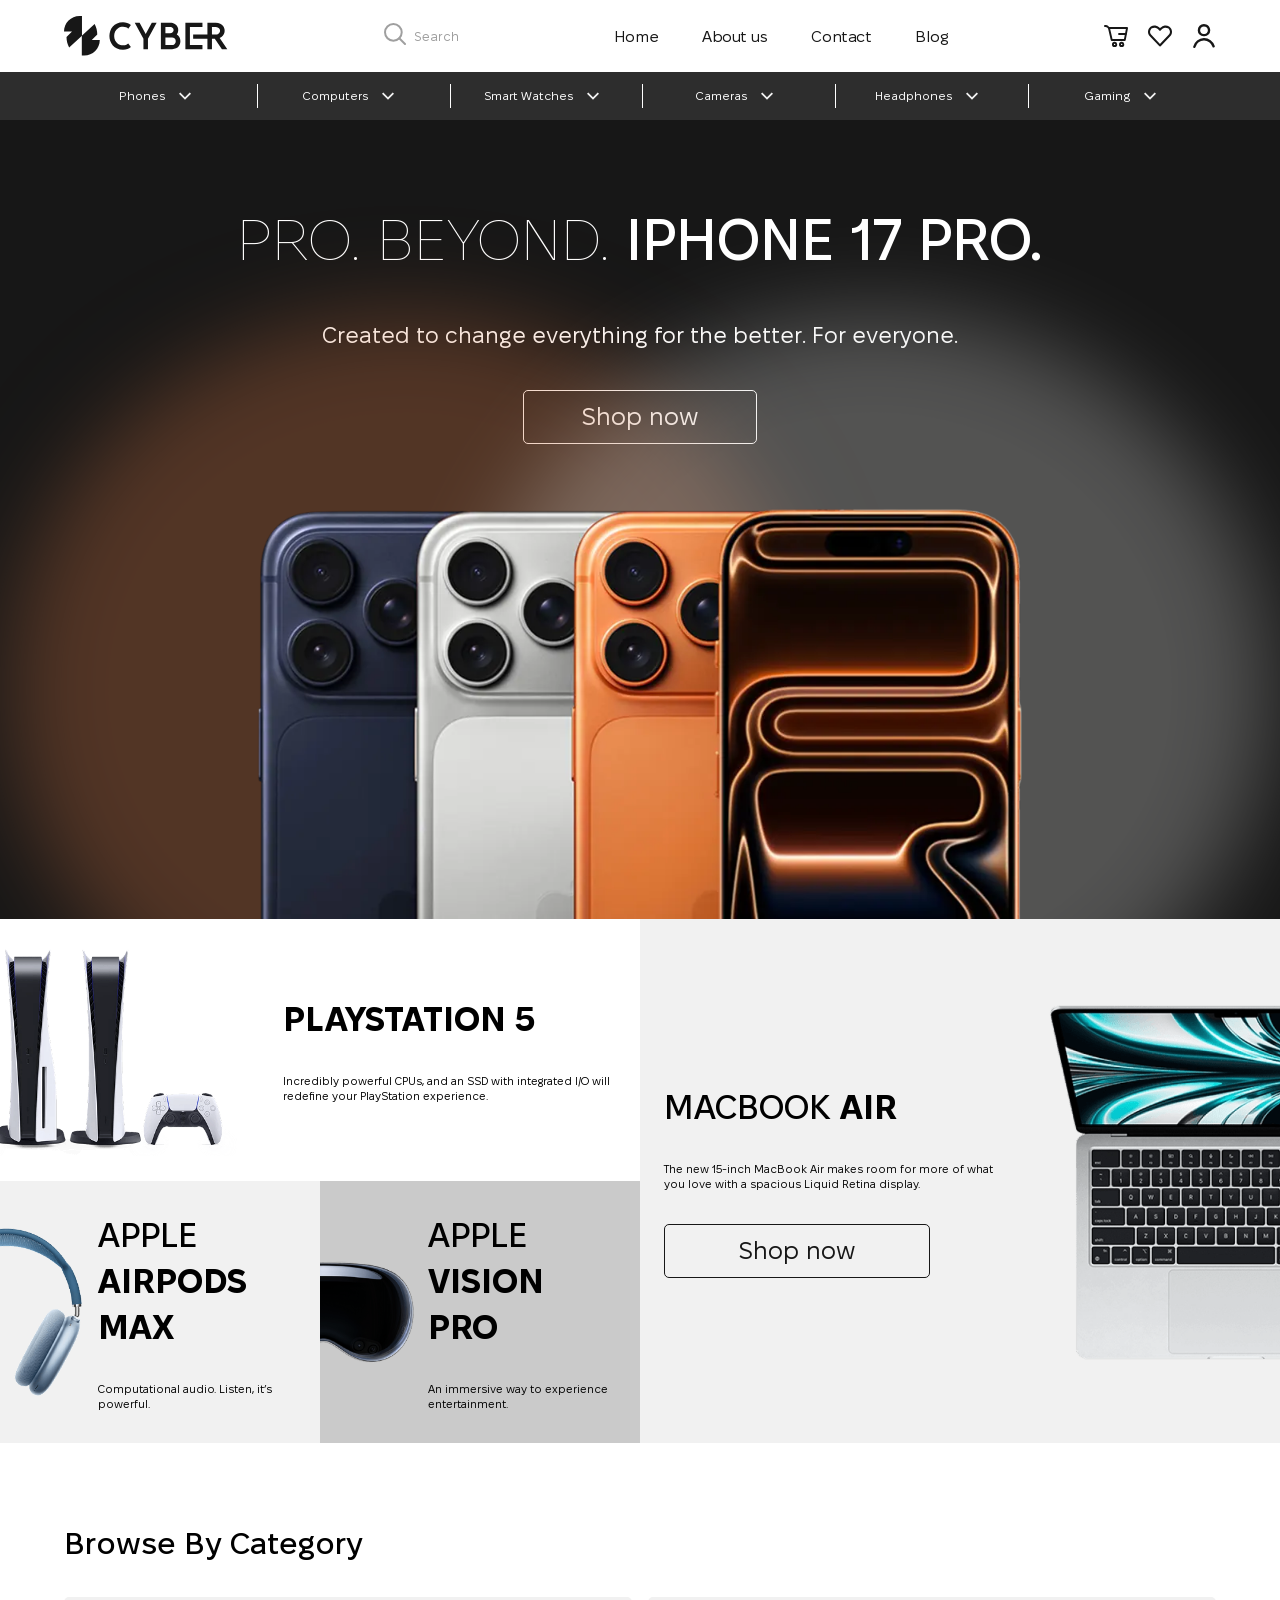
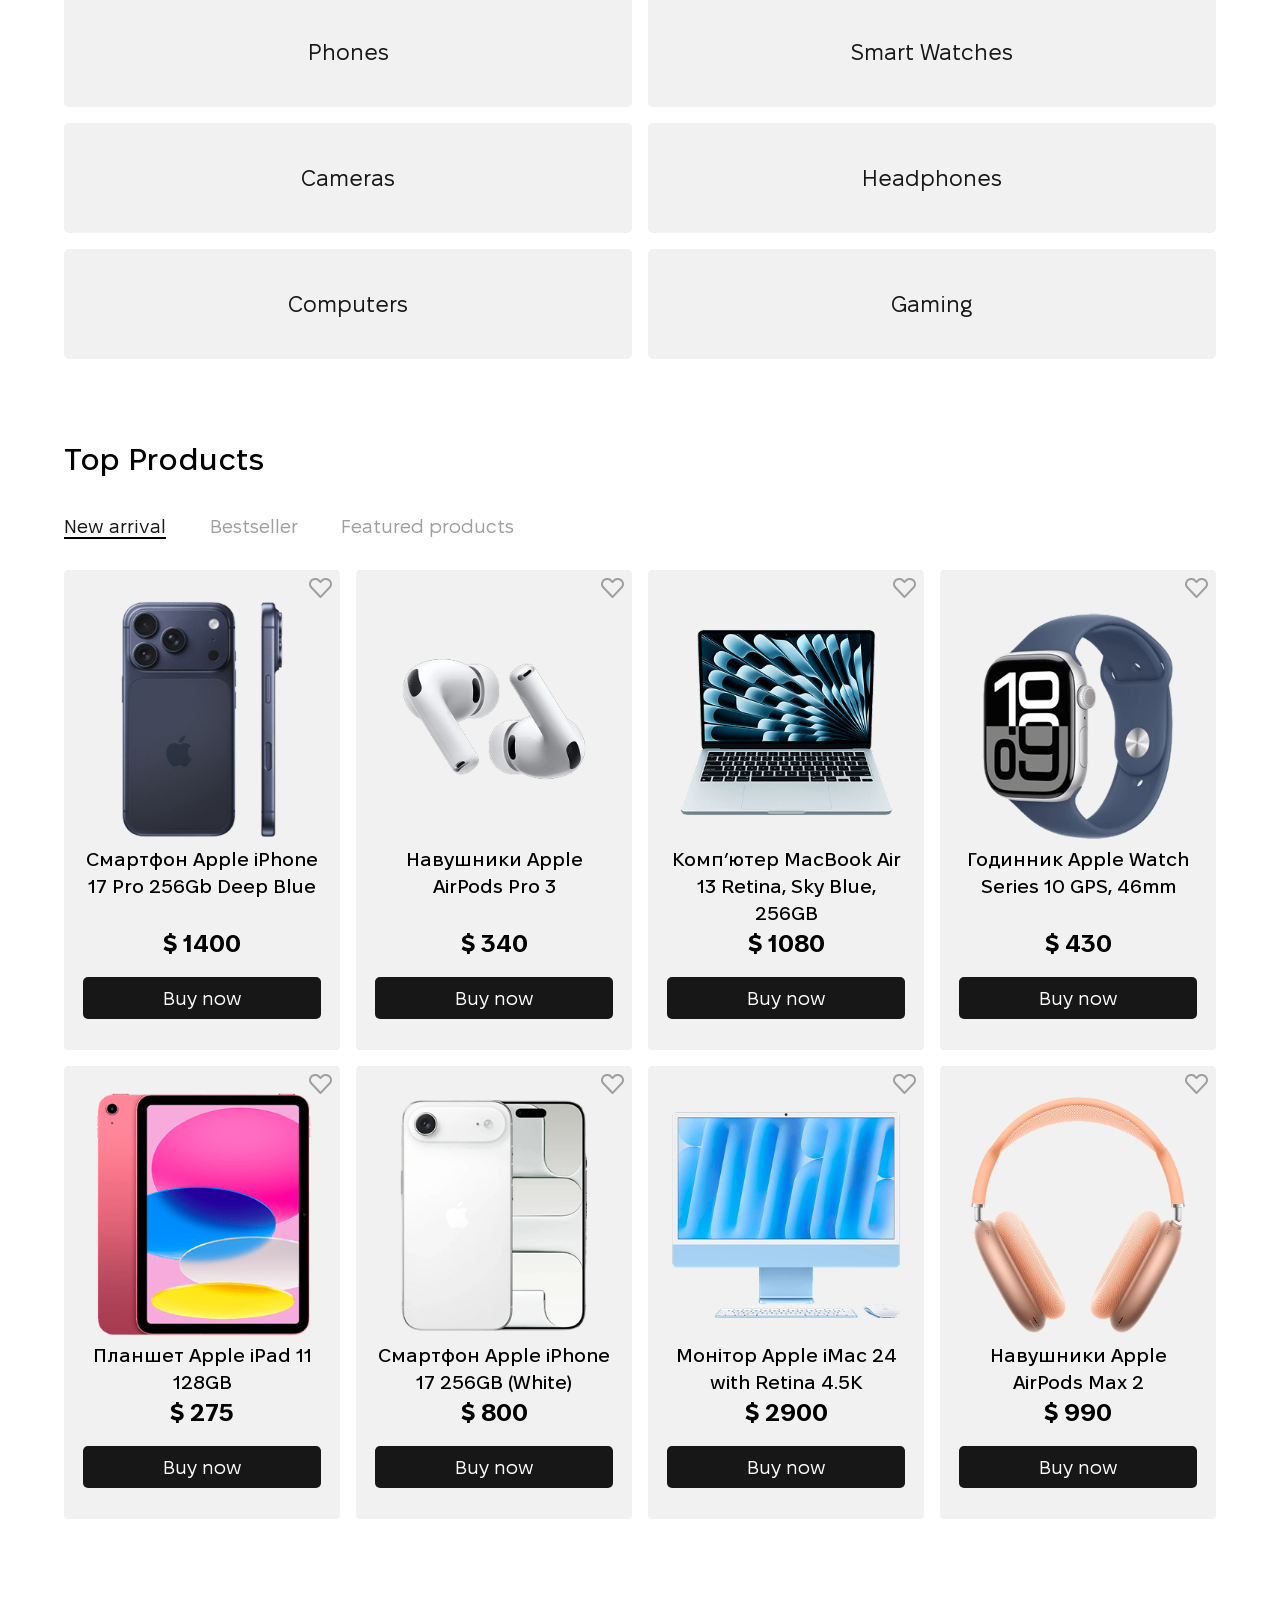
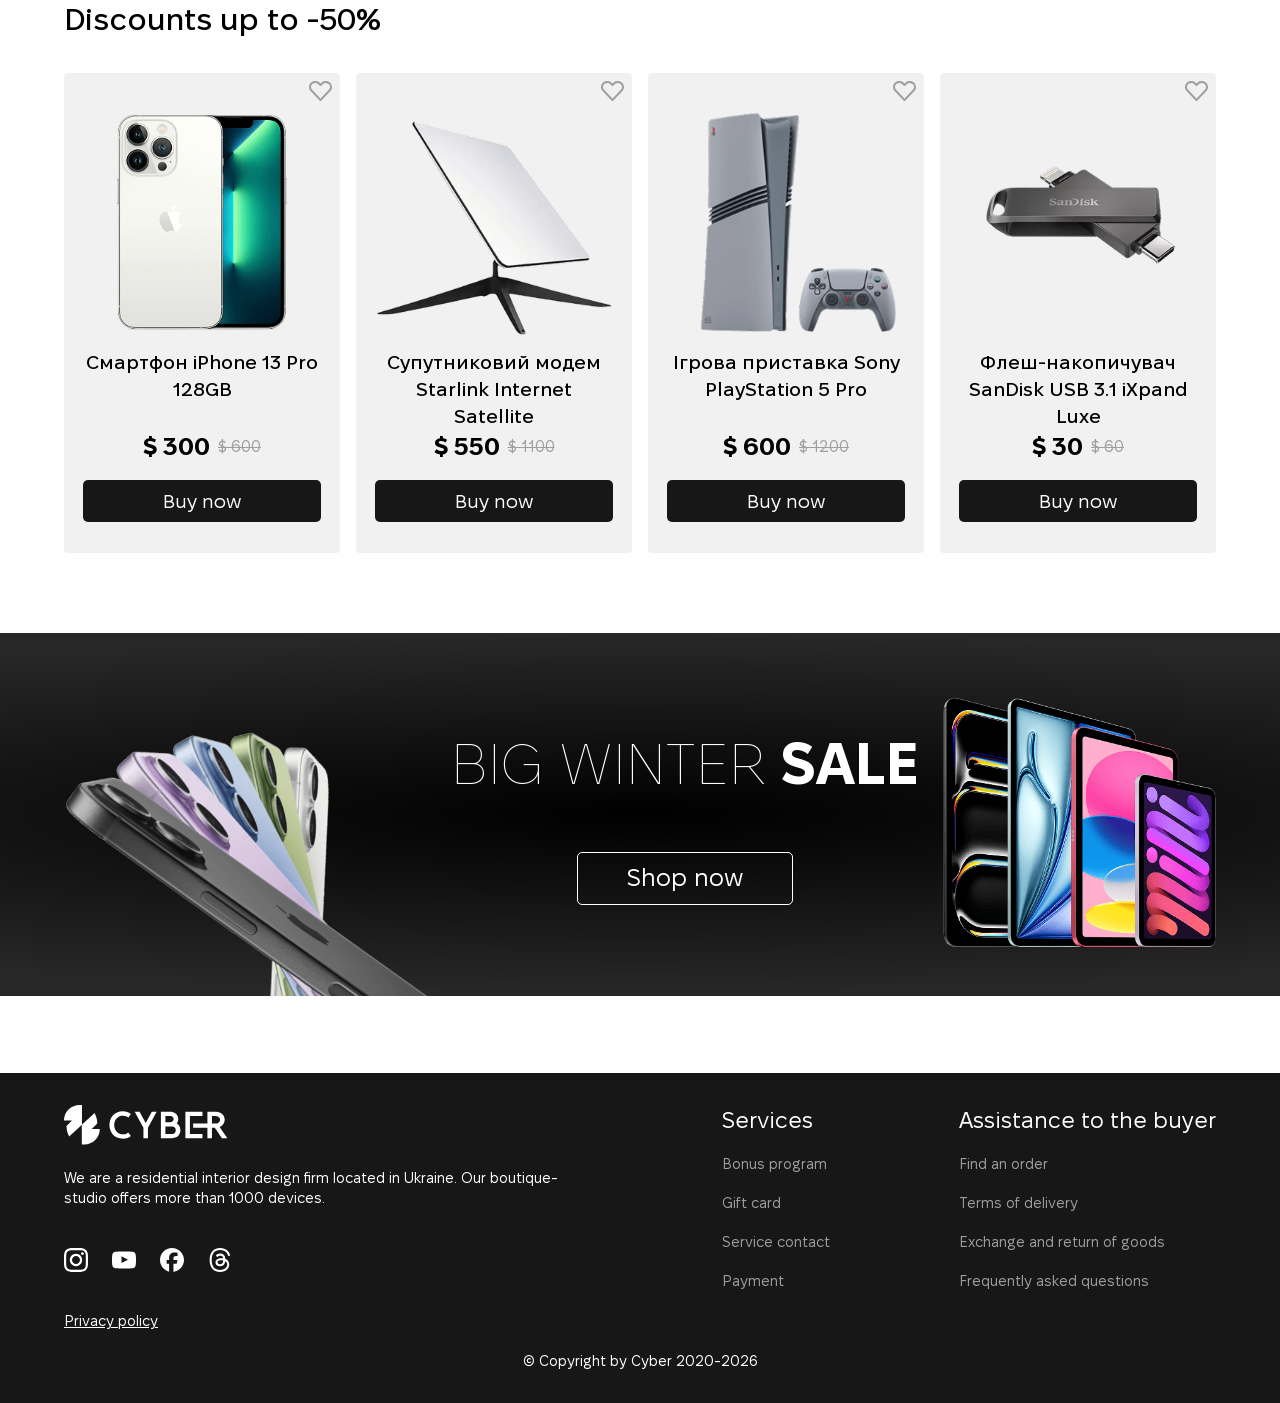
==== index.html @ 43cb9b27 "catalog-without-adapt" ====
<!DOCTYPE html>
<html lang="en">

<head>
    <meta charset="UTF-8">
    <link rel="stylesheet" href="css/style.css">
    <meta name="viewport" content="width=device-width, user-scalable=yes, initial-scale=1.0, maximum-scale=2.0, minimum-scale=1.0">
    <title>E-com-Cyber - techical shop, apple, android, freeges, main-page</title>
</head>
<body>
    <div class="greybg"></div>
    <div class="dark-bgc"></div>
    <header class="header">
        <nav class="wrapper">
            <div class="for-aling-items">
                <div class="light-line disp-flex">
                    <a href="index.html">
                        <picture>
                            <img class="width-one-hunred logo" src="img/logo-head.svg" alt="logo">
                        </picture>
                    </a>
                    <div class="search disp-flex">
                        <picture>
                            <img src="img/search.svg" alt="search">
                        </picture>
                        <p>Search</p>
                    </div>
                    <div>
                        <ul class="list-header disp-flex">
                            <li><a href="index.html">Home</a></li>
                            <li><a href="about_us.html">About us</a></li>
                            <li><a href="contact.html">Contact</a></li>
                            <li><a href="blog.html">Blog</a></li>
                            <li class="cancel">x</li>
                        </ul>
                    </div>
                    <ul class="icons disp-flex">
                        <li><a href="#"><img class="svg" src="img/shop-cart.svg" alt="cart"></a></li>
                        <li><a href="wishlist.html"><img class="svg" src="img/heart.svg" alt="heart"></a></li>
                        <li><a href="#"><img class="svg" src="img/log-in.svg" alt="log-in"></a></li>
                    </ul>
                    <picture class="for-menu-header"><img src="img/burger.svg" alt="burger"></picture>
                </div>
            </div>
        </nav>
        <div class="dark-line">
            <nav class="wrapper">
                <div class="dark-line-block">
                    <ul class="dark-line-list">
                        <li class="item-header-relative">
                            <a href="#">
                                Phones
                                <img class="svg-rotate" src="img/arrow.svg" alt="arrow">
                            </a>
                            <ul class="phones-hover">
                                <li><a href="catalog.html">iPhone</a></li>
                                <li><a href="#">Samsung</a></li>
                                <li><a href="#">Xiaomi</a></li>
                                <li><a href="#">Oppo</a></li>
                                <li><a href="#">Motorola</a></li>
                                <li><a href="#">Nokia</a></li>
                                <li><a href="#">Breezy</a></li>
                            </ul>
                        </li>
                        <li class="border">
                            <a href="#">
                                Computers
                                <img class="svg-rotate" src="img/arrow.svg" alt="arrow">
                            </a>
                        </li>
                        <li class="border">
                            <a href="#">
                                Smart Watches
                                <img class="svg-rotate" src="img/arrow.svg" alt="arrow">
                            </a>
                        </li>
                        <li class="border">
                            <a href="#">
                                Cameras
                                <img class="svg-rotate" src="img/arrow.svg" alt="arrow">
                            </a>
                        </li>
                        <li class="border">
                            <a href="#">
                                Headphones
                                <img class="svg-rotate" src="img/arrow.svg" alt="arrow">
                            </a>
                        </li>
                        <li>
                            <a href="#">
                                Gaming
                                <img class="svg-rotate" src="img/arrow.svg" alt="arrow">
                            </a>
                        </li>
                    </ul>
                </div>
            </nav>
        </div>
    </header>  
    <main class="main">
        <section class="iphones-block">
            <div class="info">
                <h1 class="main-head">Pro. Beyond. <span class="part-of-head">iPhone 17 Pro.</span></h1>
                <p class="text-info">Created to change everything for the better. For everyone.</p>
                <div class="button button-iphones">
                    <a href="catalog.html" class="btn">Shop now</a>
                </div>
            </div>
            <div class="block-for-shadow">
                <span class="orange shadow"></span>
                <span class="grey shadow"></span>
                <picture class="img-bl">
                    <img class="width-one-hunred img-iphones" src="img/bg-iphones.webp" alt="iphones">
                </picture>
            </div>
        </section>
        <div class="main-block">
            <div class="plastation-five">
                <picture class="img-pl">
                    <img class="width-one-hunred min-width" src="img/playtstation-5.png" alt="pl5">
                </picture>
                <div class="ps-text gap-forty">
                    <h2>Playstation 5</h2>
                    <p class="text-block">Incredibly powerful CPUs, and an SSD with integrated I/O will redefine your
                        PlayStation experience.</p>
                </div>
            </div>
            <div class="macbook-block">
                <div class="for-text">
                    <div>
                        <h2><span class="part-of-head">Macbook</span> air</h2>
                    </div>
                    <p class="text-block">The new 15-inch MacBook Air makes room for more of what you love with a
                        spacious
                        Liquid Retina display.</p>
                    <div class="dark-button">
                        <a href="#" class="dark-btn">Shop now</a>
                    </div>
                </div>
                <picture class="mcb-img">
                    <img class="width-one-hunred min-width" src="img/macbook_air.png" alt="macbook-air">
                </picture>
            </div>
            <div class="apple-airpods-block">
                <picture class="img-ap ">
                    <img class="width-one-hunred min-width" src="img/apple-airpods-max.png" alt="airpods">
                </picture>
                <div class="for-align">
                    <div class="text-airpods gap-forty">
                        <h2><span class="part-of-head">apple</span> AirPods max</h2>
                        <p class="text-block">Computational audio. Listen, it’s powerful.</p>
                    </div>
                </div>
            </div>
            <div class="apl-vision-block">
                <picture class="img-a-v">
                    <img class="width-one-hunred min-width" src="img/apple-vision-pro.png" alt="apple-vision-pro">
                </picture>
                <div class="for-align">
                    <div class="text-apl-vision gap-forty">
                        <div>
                            <h2><span class="part-of-head">apple</span> vision pro</h2>
                        </div>
                        <p class="text-block">An immersive way to experience entertainment.</p>
                    </div>
                </div>
            </div>
        </div>
        <div class="wrapper">
            <div class="button-block">
                <h2 class="styles-for-head">Browse By Category</h2>
                <div class="buttons-disp-block">
                    <ul class="buttons-list disp-grid">
                        <li class="btn-grey-list-item"><a href="#" class="btn-grey">Phones</a></li>
                        <li class="btn-grey-list-item"><a href="#" class="btn-grey">Smart Watches</a></li>
                        <li class="btn-grey-list-item"><a href="#" class="btn-grey">Cameras</a></li>
                        <li class="btn-grey-list-item"><a href="#" class="btn-grey">Headphones</a></li>
                        <li class="btn-grey-list-item"><a href="#" class="btn-grey">Computers</a></li>
                        <li class="btn-grey-list-item"><a href="#" class="btn-grey">Gaming</a></li>
                    </ul>
                </div>
            </div>
            <h2 class="styles-for-head">Top Products</h2>
            <ul class="ul-category-list">
                <li class="items_list-category-dark items_list-category"><a href="#">New arrival</a></li>
                <li class="items_list-category-light items_list-category"><a href="#">Bestseller</a></li>
                <li class="items_list-category-light items_list-category"><a href="#">Featured products</a></li>
                <li class="figures"></li>
            </ul>
            <div class="figures_main-page">
                <figure class="figure mask-figure">
                    <a class="heart-link" href="wishlist.html"><svg  class="heart-fi" xmlns="http://www.w3.org/2000/svg" width="23" height="20" viewBox="0 0 23 20" fill="none"><path d="M19.6964 1.83918C18.6231 1.17018 17.3517 0.888134 16.0945 1.04021C14.8374 1.19229 13.6708 1.76927 12.7898 2.6747L11.5029 3.9355H11.4728L10.201 2.6747C9.31999 1.76927 8.15341 1.19229 6.89627 1.04021C5.63914 0.888134 4.36764 1.17018 3.29435 1.83918C2.66711 2.24347 2.13834 2.78187 1.74649 3.4152C1.35465 4.04853 1.10959 4.76085 1.02919 5.50032C0.948776 6.23978 1.03502 6.98778 1.28166 7.68989C1.52829 8.39199 1.9291 9.03054 2.45491 9.55905L11.4376 19L11.6185 18.8199L11.6739 18.8749L20.551 9.55905C21.0761 9.02952 21.4759 8.39009 21.7213 7.68734C21.9668 6.98458 22.0516 6.2362 21.9698 5.49667C21.8879 4.75714 21.6414 4.04511 21.2481 3.41239C20.8548 2.77968 20.3247 2.24223 19.6964 1.83918V1.83918Z" stroke="#9F9F9F" stroke-width="2" stroke-linecap="round" stroke-linejoin="round"/></svg></a>
                    <figcaption class="column-space-beetwen">
                        <div>
                            <picture>
                                <img class="img-figure" src="img/iphone-17-pro-card.png" alt="iPhone-17-Pro" href="#">
                            </picture>
                            <h3 class="heads_figure">Смартфон Apple iPhone 17 Pro 256Gb Deep Blue</h3>
                        </div>
                        <div class="price-and-button">
                            <p class="price"><b>$ 1400</b></p>
                            <div class="btn_figures-block"><a class="btn_figures" href="#">Buy now</a></div>
                        </div>
                    </figcaption>
                    <a class="mask" href="product.html"></a>
                </figure>
                <figure class="figure">
                    <a class="heart-link" href="wishlist.html"><svg  class="heart-fi" xmlns="http://www.w3.org/2000/svg" width="23" height="20" viewBox="0 0 23 20" fill="none"><path d="M19.6964 1.83918C18.6231 1.17018 17.3517 0.888134 16.0945 1.04021C14.8374 1.19229 13.6708 1.76927 12.7898 2.6747L11.5029 3.9355H11.4728L10.201 2.6747C9.31999 1.76927 8.15341 1.19229 6.89627 1.04021C5.63914 0.888134 4.36764 1.17018 3.29435 1.83918C2.66711 2.24347 2.13834 2.78187 1.74649 3.4152C1.35465 4.04853 1.10959 4.76085 1.02919 5.50032C0.948776 6.23978 1.03502 6.98778 1.28166 7.68989C1.52829 8.39199 1.9291 9.03054 2.45491 9.55905L11.4376 19L11.6185 18.8199L11.6739 18.8749L20.551 9.55905C21.0761 9.02952 21.4759 8.39009 21.7213 7.68734C21.9668 6.98458 22.0516 6.2362 21.9698 5.49667C21.8879 4.75714 21.6414 4.04511 21.2481 3.41239C20.8548 2.77968 20.3247 2.24223 19.6964 1.83918V1.83918Z" stroke="#9F9F9F" stroke-width="2" stroke-linecap="round" stroke-linejoin="round"/></svg></a>
                    <figcaption class="column-space-beetwen">
                        <div>
                            <picture>
                                <img class="img-figure" src="img/airpods-pro-card.png" alt="AirPods-Pro" href="#">
                            </picture>
                            <h3 class="heads_figure">Навушники Apple AirPods Pro 3</h3>
                        </div>
                        <div class="price-and-button">
                            <p class="price"><b>$ 340</b></p>
                            <div class="btn_figures-block"><a class="btn_figures" href="#">Buy now</a></div>
                        </div>
                    </figcaption>
                </figure>
                <figure class="figure">
                    <a class="heart-link" href="wishlist.html"><svg  class="heart-fi" xmlns="http://www.w3.org/2000/svg" width="23" height="20" viewBox="0 0 23 20" fill="none"><path d="M19.6964 1.83918C18.6231 1.17018 17.3517 0.888134 16.0945 1.04021C14.8374 1.19229 13.6708 1.76927 12.7898 2.6747L11.5029 3.9355H11.4728L10.201 2.6747C9.31999 1.76927 8.15341 1.19229 6.89627 1.04021C5.63914 0.888134 4.36764 1.17018 3.29435 1.83918C2.66711 2.24347 2.13834 2.78187 1.74649 3.4152C1.35465 4.04853 1.10959 4.76085 1.02919 5.50032C0.948776 6.23978 1.03502 6.98778 1.28166 7.68989C1.52829 8.39199 1.9291 9.03054 2.45491 9.55905L11.4376 19L11.6185 18.8199L11.6739 18.8749L20.551 9.55905C21.0761 9.02952 21.4759 8.39009 21.7213 7.68734C21.9668 6.98458 22.0516 6.2362 21.9698 5.49667C21.8879 4.75714 21.6414 4.04511 21.2481 3.41239C20.8548 2.77968 20.3247 2.24223 19.6964 1.83918V1.83918Z" stroke="#9F9F9F" stroke-width="2" stroke-linecap="round" stroke-linejoin="round"/></svg></a>
                    <figcaption class="column-space-beetwen">
                        <div>
                            <picture>
                                <img class="img-figure" src="img/macbook-air-card.png" alt="macbook-air" href="#">
                            </picture>
                            <h3 class="heads_figure">Компʼютер MacBook Air 13 Retina, Sky Blue, 256GB</h3>
                        </div>
                        <div class="price-and-button">
                            <p class="price"><b>$ 1080</b></p>
                            <div class="btn_figures-block"><a class="btn_figures" href="#">Buy now</a></div>
                        </div>
                    </figcaption>
                </figure>
                <figure class="figure">
                    <a class="heart-link" href="wishlist.html"><svg  class="heart-fi" xmlns="http://www.w3.org/2000/svg" width="23" height="20" viewBox="0 0 23 20" fill="none"><path d="M19.6964 1.83918C18.6231 1.17018 17.3517 0.888134 16.0945 1.04021C14.8374 1.19229 13.6708 1.76927 12.7898 2.6747L11.5029 3.9355H11.4728L10.201 2.6747C9.31999 1.76927 8.15341 1.19229 6.89627 1.04021C5.63914 0.888134 4.36764 1.17018 3.29435 1.83918C2.66711 2.24347 2.13834 2.78187 1.74649 3.4152C1.35465 4.04853 1.10959 4.76085 1.02919 5.50032C0.948776 6.23978 1.03502 6.98778 1.28166 7.68989C1.52829 8.39199 1.9291 9.03054 2.45491 9.55905L11.4376 19L11.6185 18.8199L11.6739 18.8749L20.551 9.55905C21.0761 9.02952 21.4759 8.39009 21.7213 7.68734C21.9668 6.98458 22.0516 6.2362 21.9698 5.49667C21.8879 4.75714 21.6414 4.04511 21.2481 3.41239C20.8548 2.77968 20.3247 2.24223 19.6964 1.83918V1.83918Z" stroke="#9F9F9F" stroke-width="2" stroke-linecap="round" stroke-linejoin="round"/></svg></a>
                    <figcaption class="column-space-beetwen">
                        <div>
                            <picture>
                                <img class="img-figure" src="img\apple-watch-card.png" alt="apple-watch-card" href="#">
                            </picture>
                            <h3 class="heads_figure">Годинник Apple Watch Series 10 GPS, 46mm </h3>
                        </div>
                        <div class="price-and-button">
                            <p class="price"><b>$ 430</b></p>
                            <div class="btn_figures-block"><a class="btn_figures" href="#">Buy now</a></div>
                        </div>
                    </figcaption>
                </figure>
                <figure class="figure">
                    <a class="heart-link" href="wishlist.html"><svg  class="heart-fi" xmlns="http://www.w3.org/2000/svg" width="23" height="20" viewBox="0 0 23 20" fill="none"><path d="M19.6964 1.83918C18.6231 1.17018 17.3517 0.888134 16.0945 1.04021C14.8374 1.19229 13.6708 1.76927 12.7898 2.6747L11.5029 3.9355H11.4728L10.201 2.6747C9.31999 1.76927 8.15341 1.19229 6.89627 1.04021C5.63914 0.888134 4.36764 1.17018 3.29435 1.83918C2.66711 2.24347 2.13834 2.78187 1.74649 3.4152C1.35465 4.04853 1.10959 4.76085 1.02919 5.50032C0.948776 6.23978 1.03502 6.98778 1.28166 7.68989C1.52829 8.39199 1.9291 9.03054 2.45491 9.55905L11.4376 19L11.6185 18.8199L11.6739 18.8749L20.551 9.55905C21.0761 9.02952 21.4759 8.39009 21.7213 7.68734C21.9668 6.98458 22.0516 6.2362 21.9698 5.49667C21.8879 4.75714 21.6414 4.04511 21.2481 3.41239C20.8548 2.77968 20.3247 2.24223 19.6964 1.83918V1.83918Z" stroke="#9F9F9F" stroke-width="2" stroke-linecap="round" stroke-linejoin="round"/></svg></a>
                    <figcaption class="column-space-beetwen">
                        <div>
                            <picture>
                                <img class="img-figure" src="img/ipad-11-card.png" alt="iPad-11-card" href="#">
                            </picture>
                            <h3 class="heads_figure">Планшет Apple iPad 11 128GB</h3>
                        </div>
                        <div class="price-and-button">
                            <p class="price"><b>$ 275</b></p>
                            <div class="btn_figures-block"><a class="btn_figures" href="#">Buy now</a></div>
                        </div>
                    </figcaption>
                </figure>
                <figure class="figure">
                    <a class="heart-link" href="wishlist.html"><svg  class="heart-fi" xmlns="http://www.w3.org/2000/svg" width="23" height="20" viewBox="0 0 23 20" fill="none"><path d="M19.6964 1.83918C18.6231 1.17018 17.3517 0.888134 16.0945 1.04021C14.8374 1.19229 13.6708 1.76927 12.7898 2.6747L11.5029 3.9355H11.4728L10.201 2.6747C9.31999 1.76927 8.15341 1.19229 6.89627 1.04021C5.63914 0.888134 4.36764 1.17018 3.29435 1.83918C2.66711 2.24347 2.13834 2.78187 1.74649 3.4152C1.35465 4.04853 1.10959 4.76085 1.02919 5.50032C0.948776 6.23978 1.03502 6.98778 1.28166 7.68989C1.52829 8.39199 1.9291 9.03054 2.45491 9.55905L11.4376 19L11.6185 18.8199L11.6739 18.8749L20.551 9.55905C21.0761 9.02952 21.4759 8.39009 21.7213 7.68734C21.9668 6.98458 22.0516 6.2362 21.9698 5.49667C21.8879 4.75714 21.6414 4.04511 21.2481 3.41239C20.8548 2.77968 20.3247 2.24223 19.6964 1.83918V1.83918Z" stroke="#9F9F9F" stroke-width="2" stroke-linecap="round" stroke-linejoin="round"/></svg></a>
                    <figcaption class="column-space-beetwen">
                        <div>
                            <picture>
                                <img class="img-figure" src="img/iphone-17-256GB-card.png" alt="iPhone-17-256GB"
                                    href="#">
                            </picture>
                            <h3 class="heads_figure">Смартфон Apple iPhone 17 256GB (White)</h3>
                        </div>
                        <div class="price-and-button">
                            <p class="price"><b>$ 800</b></p>
                            <div class="btn_figures-block"><a class="btn_figures" href="#">Buy now</a></div>
                        </div>
                    </figcaption>
                </figure>
                <figure class="figure">
                    <a class="heart-link" href="wishlist.html"><svg  class="heart-fi" xmlns="http://www.w3.org/2000/svg" width="23" height="20" viewBox="0 0 23 20" fill="none"><path d="M19.6964 1.83918C18.6231 1.17018 17.3517 0.888134 16.0945 1.04021C14.8374 1.19229 13.6708 1.76927 12.7898 2.6747L11.5029 3.9355H11.4728L10.201 2.6747C9.31999 1.76927 8.15341 1.19229 6.89627 1.04021C5.63914 0.888134 4.36764 1.17018 3.29435 1.83918C2.66711 2.24347 2.13834 2.78187 1.74649 3.4152C1.35465 4.04853 1.10959 4.76085 1.02919 5.50032C0.948776 6.23978 1.03502 6.98778 1.28166 7.68989C1.52829 8.39199 1.9291 9.03054 2.45491 9.55905L11.4376 19L11.6185 18.8199L11.6739 18.8749L20.551 9.55905C21.0761 9.02952 21.4759 8.39009 21.7213 7.68734C21.9668 6.98458 22.0516 6.2362 21.9698 5.49667C21.8879 4.75714 21.6414 4.04511 21.2481 3.41239C20.8548 2.77968 20.3247 2.24223 19.6964 1.83918V1.83918Z" stroke="#9F9F9F" stroke-width="2" stroke-linecap="round" stroke-linejoin="round"/></svg></a>
                    <figcaption class="column-space-beetwen">
                        <div>
                            <picture>
                                <img class="img-figure" src="img/imac-24-card.png" alt="iMac-24" href="#">
                            </picture>
                            <h3 class="heads_figure">Монітор Apple iMac 24 with Retina 4.5K</h3>
                        </div>
                        <div class="price-and-button">
                            <p class="price"><b>$ 2900</b></p>
                            <div class="btn_figures-block"><a class="btn_figures" href="#">Buy now</a></div>
                        </div>
                    </figcaption>
                </figure>
                <figure class="figure">
                    <a class="heart-link" href="wishlist.html"><svg  class="heart-fi" xmlns="http://www.w3.org/2000/svg" width="23" height="20" viewBox="0 0 23 20" fill="none"><path d="M19.6964 1.83918C18.6231 1.17018 17.3517 0.888134 16.0945 1.04021C14.8374 1.19229 13.6708 1.76927 12.7898 2.6747L11.5029 3.9355H11.4728L10.201 2.6747C9.31999 1.76927 8.15341 1.19229 6.89627 1.04021C5.63914 0.888134 4.36764 1.17018 3.29435 1.83918C2.66711 2.24347 2.13834 2.78187 1.74649 3.4152C1.35465 4.04853 1.10959 4.76085 1.02919 5.50032C0.948776 6.23978 1.03502 6.98778 1.28166 7.68989C1.52829 8.39199 1.9291 9.03054 2.45491 9.55905L11.4376 19L11.6185 18.8199L11.6739 18.8749L20.551 9.55905C21.0761 9.02952 21.4759 8.39009 21.7213 7.68734C21.9668 6.98458 22.0516 6.2362 21.9698 5.49667C21.8879 4.75714 21.6414 4.04511 21.2481 3.41239C20.8548 2.77968 20.3247 2.24223 19.6964 1.83918V1.83918Z" stroke="#9F9F9F" stroke-width="2" stroke-linecap="round" stroke-linejoin="round"/></svg></a>
                    <figcaption class="column-space-beetwen">
                        <div>
                            <picture>
                                <img class="img-figure" src="img/apple-airpods-max-2-card.png"
                                    alt="apple-AirPods-Max-2">
                            </picture>
                            <h3 class="heads_figure">Навушники Apple AirPods Max 2</h3>
                        </div>
                        <div class="price-and-button">
                            <p class="price"><b>$ 990</b></p>
                            <div class="btn_figures-block"><a class="btn_figures" href="#">Buy now</a></div>
                        </div>
                    </figcaption>
                </figure>
            </div>
            <div class="discounts-figures">
                <h2 class="styles-for-head">Discounts up to -50%</h2>
                <div class="figures_main-page-second">
                    <figure class="figure">
                        <a class="heart-link" href="wishlist.html"><svg  class="heart-fi" xmlns="http://www.w3.org/2000/svg" width="23" height="20" viewBox="0 0 23 20" fill="none"><path d="M19.6964 1.83918C18.6231 1.17018 17.3517 0.888134 16.0945 1.04021C14.8374 1.19229 13.6708 1.76927 12.7898 2.6747L11.5029 3.9355H11.4728L10.201 2.6747C9.31999 1.76927 8.15341 1.19229 6.89627 1.04021C5.63914 0.888134 4.36764 1.17018 3.29435 1.83918C2.66711 2.24347 2.13834 2.78187 1.74649 3.4152C1.35465 4.04853 1.10959 4.76085 1.02919 5.50032C0.948776 6.23978 1.03502 6.98778 1.28166 7.68989C1.52829 8.39199 1.9291 9.03054 2.45491 9.55905L11.4376 19L11.6185 18.8199L11.6739 18.8749L20.551 9.55905C21.0761 9.02952 21.4759 8.39009 21.7213 7.68734C21.9668 6.98458 22.0516 6.2362 21.9698 5.49667C21.8879 4.75714 21.6414 4.04511 21.2481 3.41239C20.8548 2.77968 20.3247 2.24223 19.6964 1.83918V1.83918Z" stroke="#9F9F9F" stroke-width="2" stroke-linecap="round" stroke-linejoin="round"/></svg></a>
                        <figcaption class="column-space-beetwen">
                            <div>
                                <picture>
                                    <img class="for-img-scale" src="img/iphone-13-pro-card.png" alt="iPhone-13"
                                        href="#">
                                </picture>
                                <h3 class="heads_figure">Смартфон iPhone 13 Pro 128GB</h3>
                            </div>
                            <div class="price-and-button">
                                <div class="price-bl">
                                    <p class="price"><b>$ 300</b></p>
                                    <p class="discount">$ 600</p>
                                </div>
                                <div class="for-aling">
                                    <div class="btn_figures-block"><a class="btn_figures" href="#">Buy now</a>
                                    </div>
                                </div>
                            </div>
                        </figcaption>
                    </figure>
                    <figure class="figure">
                        <a class="heart-link" href="wishlist.html"><svg  class="heart-fi" xmlns="http://www.w3.org/2000/svg" width="23" height="20" viewBox="0 0 23 20" fill="none"><path d="M19.6964 1.83918C18.6231 1.17018 17.3517 0.888134 16.0945 1.04021C14.8374 1.19229 13.6708 1.76927 12.7898 2.6747L11.5029 3.9355H11.4728L10.201 2.6747C9.31999 1.76927 8.15341 1.19229 6.89627 1.04021C5.63914 0.888134 4.36764 1.17018 3.29435 1.83918C2.66711 2.24347 2.13834 2.78187 1.74649 3.4152C1.35465 4.04853 1.10959 4.76085 1.02919 5.50032C0.948776 6.23978 1.03502 6.98778 1.28166 7.68989C1.52829 8.39199 1.9291 9.03054 2.45491 9.55905L11.4376 19L11.6185 18.8199L11.6739 18.8749L20.551 9.55905C21.0761 9.02952 21.4759 8.39009 21.7213 7.68734C21.9668 6.98458 22.0516 6.2362 21.9698 5.49667C21.8879 4.75714 21.6414 4.04511 21.2481 3.41239C20.8548 2.77968 20.3247 2.24223 19.6964 1.83918V1.83918Z" stroke="#9F9F9F" stroke-width="2" stroke-linecap="round" stroke-linejoin="round"/></svg></a>
                        <figcaption class="column-space-beetwen">
                            <div>
                                <picture>
                                    <img class="for-img-scale" src="img/starlink.png" alt="starlink" href="#">
                                </picture>
                                <h3 class="heads_figure">Супутниковий модем Starlink Internet Satellite</h3>
                            </div>
                            <div class="price-and-button">
                                <div class="price-bl">
                                    <p class="price"><b>$ 550</b></p>
                                    <p class="discount">$ 1100</p>
                                </div>
                                <div class="for-aling">
                                    <div class="btn_figures-block"><a class="btn_figures" href="#">Buy now</a>
                                    </div>
                                </div>
                            </div>
                        </figcaption>
                    </figure>
                    <figure class="figure">
                        <a class="heart-link" href="wishlist.html"><svg  class="heart-fi" xmlns="http://www.w3.org/2000/svg" width="23" height="20" viewBox="0 0 23 20" fill="none"><path d="M19.6964 1.83918C18.6231 1.17018 17.3517 0.888134 16.0945 1.04021C14.8374 1.19229 13.6708 1.76927 12.7898 2.6747L11.5029 3.9355H11.4728L10.201 2.6747C9.31999 1.76927 8.15341 1.19229 6.89627 1.04021C5.63914 0.888134 4.36764 1.17018 3.29435 1.83918C2.66711 2.24347 2.13834 2.78187 1.74649 3.4152C1.35465 4.04853 1.10959 4.76085 1.02919 5.50032C0.948776 6.23978 1.03502 6.98778 1.28166 7.68989C1.52829 8.39199 1.9291 9.03054 2.45491 9.55905L11.4376 19L11.6185 18.8199L11.6739 18.8749L20.551 9.55905C21.0761 9.02952 21.4759 8.39009 21.7213 7.68734C21.9668 6.98458 22.0516 6.2362 21.9698 5.49667C21.8879 4.75714 21.6414 4.04511 21.2481 3.41239C20.8548 2.77968 20.3247 2.24223 19.6964 1.83918V1.83918Z" stroke="#9F9F9F" stroke-width="2" stroke-linecap="round" stroke-linejoin="round"/></svg></a>
                        <figcaption class="column-space-beetwen">
                            <div>
                                <picture>
                                    <img class="for-img-scale" src="img/ps-5-pro.png" alt="ps-5-pro" href="#">
                                </picture>
                                <h3 class="heads_figure">Ігрова приставка Sony PlayStation 5 Pro</h3>
                            </div>
                            <div class="price-and-button">
                                <div class="price-bl">
                                    <p class="price"><b>$ 600</b></p>
                                    <p class="discount">$ 1200</p>
                                </div>
                                <div class="for-aling">
                                    <div class="btn_figures-block"><a class="btn_figures" href="#">Buy now</a>
                                    </div>
                                </div>
                            </div>
                        </figcaption>
                    </figure>
                    <figure class="figure">
                        <a class="heart-link" href="wishlist.html"><svg  class="heart-fi" xmlns="http://www.w3.org/2000/svg" width="23" height="20" viewBox="0 0 23 20" fill="none"><path d="M19.6964 1.83918C18.6231 1.17018 17.3517 0.888134 16.0945 1.04021C14.8374 1.19229 13.6708 1.76927 12.7898 2.6747L11.5029 3.9355H11.4728L10.201 2.6747C9.31999 1.76927 8.15341 1.19229 6.89627 1.04021C5.63914 0.888134 4.36764 1.17018 3.29435 1.83918C2.66711 2.24347 2.13834 2.78187 1.74649 3.4152C1.35465 4.04853 1.10959 4.76085 1.02919 5.50032C0.948776 6.23978 1.03502 6.98778 1.28166 7.68989C1.52829 8.39199 1.9291 9.03054 2.45491 9.55905L11.4376 19L11.6185 18.8199L11.6739 18.8749L20.551 9.55905C21.0761 9.02952 21.4759 8.39009 21.7213 7.68734C21.9668 6.98458 22.0516 6.2362 21.9698 5.49667C21.8879 4.75714 21.6414 4.04511 21.2481 3.41239C20.8548 2.77968 20.3247 2.24223 19.6964 1.83918V1.83918Z" stroke="#9F9F9F" stroke-width="2" stroke-linecap="round" stroke-linejoin="round"/></svg></a>
                        <figcaption class="column-space-beetwen">
                            <div>
                                <picture>
                                    <img class="for-img-scale" src="img/flesh.png" alt="flesh-cart" href="#">
                                </picture>
                                <h3 class="heads_figure">Флеш-накопичувач SanDisk USB 3.1 iXpand Luxe</h3>
                            </div>
                            <div class="price-and-button">
                                <div class="price-bl">
                                    <p class="price"><b>$ 30</b></p>
                                    <p class="discount">$ 60</p>
                                </div>
                                <div class="for-aling">
                                    <div class="btn_figures-block"><a class="btn_figures" href="#">Buy now</a>
                                    </div>
                                </div>
                            </div>
                        </figcaption>
                    </figure>
                </div>
            </div>
        </div>
        <section class="winter-sale-section">
            <div class="wrapper">
                <div class="winter-sale-section-block">
                    <picture class="iphones-winter-sale">
                        <img class="width-one-hunred delete-img" src="img/iphones-winter-sale.png" alt="iphones">
                    </picture>
                    <div class="disp-flex aling-winter-sale">
                        <div class="winter-sale-block">
                            <div class="head-winter-sale margin-none">
                                <h2 class="winter-sale margin-none"><span class="span-winter-sale">Big Winter</span> Sale</h2>
                            </div>
                            <div class="button button-winter-sale margin-none">
                                <a href="#" class="btn-winter-sale margin-none">Shop now</a>
                            </div>
                        </div>
                    </div>
                    <picture class="img-winter-sale">
                        <img class="width-one-hunred delete-img" src="img/ipad-winter-sale.png" alt="ipad">
                    </picture>
                </div>
            </div>
        </section>
    </main>
    <footer class="footer">
        <nav class="wrapper">
            <div>
                <div class="for-media justify-center for-padding">
                    <div>
                        <a href="index.html">
                            <img class="logo" src="img/logo-footer.svg" alt="logo">
                        </a>
                        <p class="text-footer item-foot">We are a residential interior design firm located in Ukraine.
                            Our
                            boutique-studio offers more than 1000 devices.</p>
                        <ul class="images-footer disp-flex">
                            <li><a class="socials" href="#"><img src="img/social-inst.svg" alt="instagram"></a></li>
                            <li><a class="socials" href="#"><img src="img/yt.svg" alt="you-tube"></a></li>
                            <li><a class="socials" href="#"><img src="img/fcbk.svg" alt="facebook"></a></li>
                            <li><a class="socials" href="#"><img src="img/social.svg" alt="social"></a></li>
                        </ul>
                    </div>
                    <ul class="first-list-footer list-footer">
                        <li>
                            <h2 class="head-footer margin-none">Services</h2>
                        </li>
                        <li class="item-foot"><a href="#">Bonus program</a></li>
                        <li class="item-foot"><a href="#">Gift card</a></li>
                        <li class="item-foot"><a href="#">Service contact</a></li>
                        <li class="item-foot"><a href="#">Payment</a></li>
                    </ul>
                    <ul class="second-list-footer list-footer">
                        <li>
                            <h2 class="head-footer margin-none">Assistance to the buyer</h2>
                        </li>
                        <li class="item-foot"><a href="#">Find an order</a></li>
                        <li class="item-foot"><a href="#">Terms of delivery</a></li>
                        <li class="item-foot"><a href="#">Exchange and return of goods</a></li>
                        <li class="item-foot"><a href="#">Frequently asked questions</a></li>
                    </ul>
                </div>
            </div>
            <p class="link"><a href="#">Privacy policy</a></p>
            <div class="text-bottom-foot-bl">
                <p class="text-bottom-foot">© Copyright by Cyber 2020-2026</p>
            </div>
        </nav>
    </footer>
    <script>
        const dark = document.querySelector(".dark-bgc"),
            grey = document.querySelector(".greybg"),
            burger = document.querySelector(".for-menu-header"),
            menu = document.querySelector(".list-header"),
            cancel = document.querySelector(".cancel"),
            list = document.querySelector(".phones-hover"),
            item = document.querySelector(".item-header-relative")

        item.addEventListener("click", function () {
            list.style.top = "100%"
            list.style.opacity = "1"
            grey.style.display = "block"
        })

        burger.addEventListener("click", function () {
            menu.style.left = "0";
            dark.style.display = "block"
        })

        function cancelBurger() {
            menu.style.left = "-100%";
            dark.style.display = "none"
        }
        cancel.addEventListener("click", cancelBurger)
        dark.addEventListener("click", cancelBurger)
    </script>
</body>

</html>
---- css/style.css ----
@font-face {
    font-family: "Fixel Display";
    src: url("../fonts/FixelDisplay-Thin.woff2") format('woff2'),
        url("../fonts/FixelDisplay-Thin.woff") format('woff'),
        url("../fonts/FixelDisplay-Thin.ttf") format('truetype');
    font-weight: 100;
    font-style: normal;
    font-display: swap;
}

@font-face {
    font-family: "Fixel Display";
    src: url("../fonts/FixelDisplay-Medium.woff2") format('woff2'),
        url("../fonts/FixelDisplay-Medium.woff") format('woff'),
        url("../fonts/FixelDisplay-Medium.ttf") format('truetype');
    font-weight: 500;
    font-style: normal;
    font-display: swap;
}

@font-face {
    font-family: "Fixel Display";
    src: url("../fonts/FixelDisplay-Bold.woff2") format('woff2'),
        url("../fonts/FixelDisplay-Bold.woff") format('woff'),
        url("../fonts/FixelDisplay-Bold.ttf") format('truetype');
    font-weight: bold;
    font-style: normal;
    font-display: swap;
}

@font-face {
    font-family: "Fixel Display";
    src: url("../fonts/FixelDisplay-Regular.woff2") format('woff2'),
        url("../fonts/FixelDisplay-Regular.woff") format('woff'),
        url("../fonts/FixelDisplay-Regular.ttf") format('truetype');
    font-weight: normal;
    font-style: normal;
    font-display: swap;
}

* {
    margin: 0;
    padding: 0;
}

img {
    min-width: 20rem;
    width: 100%;
}

.logo {
    min-width: 140rem;
    max-width: 205rem;
}

html {
    font-size: 0.55px;
}

body {
    cursor: url(../img/phone.cur), auto;
    padding: 0;
    margin: 0;
    font-family: "Fixel Display";
}

a,
button {
    cursor: url(../img/click.cur), default;
}

.header {
    margin: 0 auto;
}

.main {
    margin: 0 auto;
}

.wrapper {
    margin: 0 auto;
    max-width: 1920px;
    width: 90%;
}

.wrapper-con {
    margin: 0 auto;
    max-width: 1139px;
    width: 90%;
}

.wrapper-pr {
    margin: 0 auto;
    max-width: 1800px;
    width: 90%;
}

ul,
ol {
    list-style: none;
}

li,
ol,
ul,
div,
h3 {
    margin: 0;
}

a {
    text-decoration: none;
}

.disp-flex {
    gap: 10px;
    display: flex;
    align-items: center;
}

.space-between {
    display: flex;
    justify-content: space-between;
}

.disp-grid {
    display: grid;
}

.light-line {
    justify-content: space-between;
    background-color: #FFFFFF;
    padding: 20rem 0;
    display: flex;
    align-items: center;
}

.search {
    font-size: 16rem;
    gap: 10rem;
    color: #9F9F9F;
    display: flex;
    flex-direction: row;
    align-items: center;
    min-height: 50rem;
}

.gap-forty {
    display: flex;
    flex-direction: column;
    gap: 40rem;
}

.svg-rotate {
    transition: 0.4s;
    max-width: 30rem;
}

.dark-line-list li a:hover .svg-rotate {
    transform: rotate(180deg);
}

.svg {
    max-width: 60rem;
    transition: 0.4s;
}

.svg:hover {
    padding-bottom: 3rem;
    transform: scale(1.1);
}

.header-aling {
    justify-content: space-between;
}

.dark-bgc {
    display: none;
    position: fixed;
    top: 0;
    left: 0;
    width: 100%;
    height: 100%;
    background-color: rgba(0, 0, 0, 0.3);
    backdrop-filter: blur(4px);
    z-index: 2;
}

.greybg {
    display: none;
    position: fixed;
    top: 0;
    left: 0;
    width: 100%;
    height: 100%;
    background-color: rgba(0, 0, 0, 0);
    z-index: 2;
}

.for-menu-header {
    display: block;
    width: 60rem;
    height: 100%;
    cursor: pointer;
}

.cancel {
    position: absolute;
    top: 20px;
    right: 20px;
    cursor: pointer;
}

.list-header {
    display: flex;
    padding: 20px 30px;
    flex-direction: column;
    justify-content: space-around;
    align-items: flex-start;
    position: fixed;
    background-color: #fff;
    width: 70%;
    min-height: 97vh;
    top: 0;
    left: -100%;
    z-index: 2;
    transition: all .5s ease;
    gap: 60rem;
    border-radius: 0 0 1000rem;
}

.list-header li {
    font-size: 50rem;
    padding-bottom: 20px;
    transform: scale(1.1);
}

.list-header li a,
.icons li a {
    color: #171717;
}

.list-header li a {
    transition: 0.4s;
    border-bottom: 2px solid transparent;
}

.list-header li a:hover {
    border-bottom: 2px solid #171717;
}

.icons {
    display: none;
    gap: 25rem;
}

.dark-line {
    background-color: #2D2D2D;
    padding: 15rem 0;
    position: relative;
}

.dark-line-list {
    display: grid;
    flex-direction: row;
    gap: 5px;
    grid-template-columns: repeat(6, 1fr);
    align-items: center;
    justify-content: space-between;
    overflow-x: scroll;
}

.dark-line-list::-webkit-scrollbar-thumb {
    display: none;
}

.dark-line-list::-webkit-scrollbar {
    background: none;
    display: none;
}

.dark-line-list>li+li {
    border-left: 1px solid#FFF;
}

.dark-line-list li a {
    font-size: 15rem;
    padding: 0 20rem;
    transition: 0.4s;
    color: #FFF;
    display: flex;
    gap: 10rem;
    flex-direction: row;
    align-items: center;
    justify-content: center;
    color: #FFFFFF;
    text-align: center;
    white-space: nowrap;
}

.dark-line-list .item-header-relative {
    z-index: 2;
}

.dark-line-list li a:hover {
    transform: scale(1.05);
}

.phones-hover {
    z-index: 2;
    top: -1000%;
    opacity: 0;
    position: absolute;
    align-items: flex-start;
    display: flex;
    flex-direction: column;
    gap: 14rem;
    background: var(--dark-gray, #2D2D2D);
    border-radius: 0 0 5rem 5rem;
    max-width: 160rem;
    width: 100%;
    min-height: 193rem;
    padding: 20rem 16rem;
    transition: 0.4s;
}

.phones-hover li a {
    border: none;
    color: #fff;
    font-size: 18rem;
    color: var(--gray-middle, #9F9F9F);
    font-weight: 400;
    line-height: normal;
}

.main-head {
    font-weight: 200;
    text-transform: uppercase;
    font-style: normal;
    font-size: 72rem;
    margin-bottom: 0;
}

.part-of-head {
    font-weight: 500;
}

.block-for-shadow {
    position: relative;
}

.shadow {
    border-radius: 100%;
    position: absolute;
    display: block;
    min-width: 596px;
    min-height: 554px;
    bottom: -10%;
    z-index: 0;
    opacity: 0.3;
}

.orange {
    right: 45%;
    background: #DB7A47;
    box-shadow: 0 0 90px 100px #DB7A47;
}

.grey {
    left: 45%;
    background: #DCDCDA;
    box-shadow: 0 0 90px 100px #DCDCDA;
}

.img-bl {
    position: relative;
    z-index: 1;
    display: flex;
    align-items: flex-end;
    justify-content: center;
    width: 100%;
    margin: 0;
    padding: 60rem 0 0;
}

.main-block h2 {
    text-transform: uppercase;
    font-size: 42rem;
}

.macbook-block {
    display: flex;
    flex-direction: column;
    gap: 20rem;
}

.for-text {
    flex-direction: column;
    display: flex;
    gap: 40rem;
}

.img-iphones {
    max-width: 1000rem;
}

.macbook-block h2 {
    margin: 0;
}

.dark-btn {
    max-width: 248px;
    width: 100%;
    display: block;
    color: var(--text-color, #171717);
    text-align: center;
    font-size: 30rem;
    font-style: normal;
    font-weight: 400;
    line-height: normal;
    padding: 11rem 10rem;
    border-radius: 5px;
    border: 1px solid var(--text-color, #171717);
    transition: 0.4s;
}

.dark-btn:hover {
    border: 1px solid transparent;
    background-color: var(--text-color, #171717);
    color: #f1f1f1;
}

.text-block {
    font-size: 18rem;
}

.text-info {
    color: FFF;
    align-items: center;
    font-size: 28rem;
    font-style: normal;
    font-weight: 400;
    margin-top: 0;
}

.button-iphones a {
    margin: 0;
}

.button {
    width: 100%;
}

.button a {
    max-width: 270rem;
    width: 100%;
    display: block;
    border-radius: 5px;
    border: 1px solid #FFF;
    padding: 11rem 10rem;
    text-align: center;
    font-size: 30rem;
    color: #FFFFFF;
    margin: 0 auto;
    transition: 0.4s;
}

.button a:hover {
    color: #000;
    border: 1px solid #FFF;
    background-color: #fff;
}

.info {
    display: flex;
    flex-direction: column;
    align-items: center;
    text-align: center;
    gap: 50rem;
}

.info p,
.info h1,
.info a {
    color: #FFF;
}

.iphones-block {
    overflow: hidden;
    padding: 100rem 0 0 0;
    display: flex;
    flex-direction: column;
    justify-content: space-between;
    margin: 0 auto;
    min-height: 830rem;
    background: var(--text-color, #171717);
}

.section {
    align-items: center;
}

.main-block {
    display: grid;
    grid-template-columns: repeat(1, 1fr);
    grid-template-rows: repeat(4, 1fr);
}

.macbook-block {
    padding: 10rem 0 10rem 10rem;
    background: var(--ligh-gray, #F1F1F1);
    grid-column: 1 / 2;
    grid-row: 2 / 3;
    display: flex;
    align-items: center;
    justify-content: space-between;
    gap: 15rem;
    flex-direction: row;
}

.plastation-five {
    gap: 15rem;
    padding: 10rem 10rem 10rem 0;
    display: flex;
    flex-direction: row;
    justify-content: space-between;
    align-items: center;
    background: #FFF;
    grid-column: 1 / 2;
    grid-row: 1 / 2;
}

.text-apl-vision {
    max-width: 348px;
}

.apple-airpods-block {
    padding: 10rem 10rem 10rem 0;
    grid-column: 2 / 3;
    grid-row: 2 / 3;
    background: #F1F1F1;
    display: flex;
    flex-direction: row;
    align-items: center;
    justify-content: space-between;
}

.apl-vision-block {
    gap: 15rem;
    display: flex;
    padding: 10rem 10rem 10rem 0;
    flex-direction: row;
    justify-content: space-between;
    background: #CACACA;
    grid-column: 2/3;
    align-items: center;
    grid-column: 2 / 3;
    grid-row: 2 / 3;
}


.styles-for-head {
    gap: 15rem;
    font-size: 42rem;
    font-style: normal;
    font-weight: 500;
    line-height: normal;
    margin: 0;
    padding: 100rem 0 40rem 0;
}

.buttons-list {
    padding: 0;
    justify-content: center;
    gap: 20rem;
    grid-template-columns: repeat(2, 1fr);
}

.btn-grey {
    font-size: 28rem;
    font-style: normal;
    font-weight: 400;
    line-height: normal;
    background-color: #F1F1F1;
    color: #171717;
    min-height: 110px;
    display: block;
    align-items: center;
    border-radius: 5px;
    display: grid;
    text-align: center;
    align-items: center;
    transition: 0.4s;
}

.btn-grey:hover {
    background-color: #171717;
    color: #F1F1F1;
}

.buttons-disp-block {
    display: block;
}

.ul-category-list {
    display: flex;
    max-width: 617rem;
    justify-content: space-between;
    margin: 0;
    padding: 0;
}

.items_list-category a {
    font-size: 24rem;
    font-style: normal;
    font-weight: 400;
    line-height: normal;
    color: #9F9F9F;
    transition: 0.4s;
    border-bottom: 2px solid transparent;
}

.items_list-category a:hover {
    color: #171717;
    border-bottom: 2px solid #000;
}

.items_list-category-dark a {
    color: #171717;
    border-bottom: 2px solid #000;
}

.figures_main-page,
.figures_fi {
    display: grid;
    grid-template-columns: repeat(2, 1fr);
    grid-template-rows: auto;
    gap: 20rem;
    padding: 37rem 0 0 0;
}

.figures_main-page-second {
    display: grid;
    grid-template-columns: repeat(2, 1fr);
    grid-template-rows: auto;
    gap: 20rem;
    padding-bottom: 100rem;
}

.figure {
    margin: 0;
    padding: 28rem 24rem 38rem;
    background-color: #F1F1F1;
    border-radius: 5rem;
    display: flex;
    align-items: center;
    text-align: center;
    flex-direction: column;
    transition: 0.4s;
    position: relative;
}

.heart-link {
    right: 10rem;
    top: 10rem;
    position: absolute;
    z-index: 5;
}

.heart-fi {
    transition: 0.6s;
}

.heart-fi:hover {
    fill: #9F9F9F;
}

.figure:hover {
    box-shadow: 0 0 5px 5px rgba(0, 0, 0, 0.1);
}

.column-space-beetwen {
    display: flex;
    flex-direction: column;
    justify-content: space-between;
    margin: 0;
    padding: 0;
    padding: 0;
    height: 100%;
}

.btn_figures-block {
    width: 100%;
    display: block;
}

.price-and-button {
    display: flex;
    flex-direction: column;
}

.text-and-button p,
.text-and-button h3,
.text-and-button a {
    margin: 0;
}

.img-figure,
.for-img-scale {
    width: 100%;
    aspect-ratio: 159/170;
    margin: 0;
    max-height: 340px;
    object-fit: contain;
}

.heads_figure {
    font-size: 24rem;
    font-weight: 500;
}

.price-bl {
    display: flex;
    align-items: center;
    gap: 10rem;
    justify-content: center;
}

.price {
    padding-bottom: 20rem;
    font-size: 30rem;
    font-weight: 700;
    margin: 0;
}

.discount {
    color: var(--gray-middle, #9F9F9F);
    text-decoration: line-through;
    font-size: 20rem;
    font-style: normal;
    font-weight: 400;
    padding-bottom: 20rem;
}

.price-and-button {
    display: flex;
    flex-direction: column;
}

.mask-figure {
    position: relative;
}

.mask {
    position: absolute;
    left: 0;
    top: 0;
    width: 100%;
    height: 100%;
    border-radius: 5rem;
}

.btn_figures {
    box-sizing: border-box;
    margin: 0;
    border: 2px solid transparent;
    color: #FFF;
    font-size: 24rem;
    font-style: normal;
    font-weight: 400;
    line-height: normal;
    background-color: #171717;
    display: block;
    padding: 7rem 20rem;
    width: 100%;
    max-width: 250px;
    border-radius: 5px;
    margin: 0 auto;
    transition: 0.4s;
}

.btn_figures:hover {
    transform: scale(1.03);
    border: 2px solid #000;
    background: #FFF;
    color: #171717;
}

.winter-sale {
    display: inline-block;
    text-transform: uppercase;
    font-size: 55rem;
    color: #FFF;
    margin: 0;
}

.span-winter-sale {
    font-weight: 200;
}

.winter-sale-section {
    margin-bottom: 96rem;
    background: radial-gradient(109.45% 50% at 50% 50%, #000 0%, #282828 100%);
}

.winter-sale-section-block {
    overflow: hidden;
    display: flex;
    gap: 20px;
    justify-content: space-between;
    min-height: 30vh;
}

.img-winter-sale-for-position {
    position: absolute;
}

.img-winter-sale {
    display: flex;
    align-items: center;
    aspect-ratio: 264/145;
    max-width: 537rem;
}

.head-winter-sale {
    display: flex;
    text-align: center;
    white-space: nowrap;
}

.winter-sale-block {
    display: flex;
    flex-direction: column;
    align-items: center;
    gap: 60rem;
}


.aling-winter-sale {
    padding: 30rem 0;
    min-height: 35vh;
    display: flex;
    text-align: center;
    justify-content: center;
}

.button-winter-sale {
    margin: 0;
    display: block;
    max-width: 270rem;
    width: 100%;

}

.btn-winter-sale {
    display: block;
    max-width: 270rem;
    width: 100%;
    box-sizing: border-box;
}

.iphones-winter-sale {
    display: flex;
    align-items: flex-end;
    aspect-ratio: 264/145;
    max-width: 537rem;
}

.aling-items {
    display: flex;
    align-items: center;
    flex-direction: column;
}

.margin-none {
    margin: 0;
}

.aling-items-foot {
    display: flex;
    align-items: center;
}

.text-left {
    text-align: left;
}

.footer {
    background-color: #171717;
    color: #FFFFFF;
}

.text-footer {
    padding: 29rem 0 50rem;
    max-width: 528px;
    font-size: 18rem;
    font-style: normal;
    font-weight: 400;
    line-height: normal;
}

.head-footer {
    font-size: 28rem;
    font-style: normal;
    font-weight: 400;
    line-height: normal;
    display: flex;
    flex-direction: column;
    gap: 24rem;
}

.list-footer {
    display: flex;
    flex-direction: column;
    gap: 24rem;
}

.list-footer li {
    font-size: 18rem;
    font-weight: 400;
}

.first-list-footer {
    padding: 0;
    font-style: normal;
    font-weight: 400;
    line-height: normal;
    min-height: 174px;
}

.second-list-footer {
    padding: 0;
    max-width: 400rem;
}

.second-list-footer h2 {
    white-space: nowrap;
    width: 100%;
}


.images-footer {
    gap: 30rem;
    padding: 0;
    margin: 0;
}

.link {
    padding: 25rem 0;
}

.link a {
    display: inline-block;
    font-size: 18rem;
    font-style: normal;
    font-weight: 400;
    line-height: normal;
    text-decoration-line: underline;
    text-decoration-style: solid;
    color: #FFFFFF;
    transition: 0.4s;
}

.link a:hover {
    padding-left: 5rem;
    transform: scale(1.1);
}

.text-bottom-foot {
    color: #FFFFFF;
    font-size: 18rem;
    font-style: normal;
    font-weight: 400;
    line-height: normal;
    text-align: center;
}

.text-bottom-foot-bl {
    width: 100%;
    padding-bottom: 39rem;
}

.justify-center {
    justify-content: space-between;
}

.item-foot a {
    border-bottom: solid 3px transparent;
    color: var(--gray-middle, #9F9F9F);
    font-size: 18rem;
    font-style: normal;
    font-weight: 400;
    line-height: normal;
    transition: 0.4s;
}

.item-foot a:hover {
    border-bottom: solid 2px var(--gray-middle, #9F9F9F);
}

.for-padding {
    padding: 40rem 0 0 0;
}

.active-page {
    font-family: "Fixel Display";
    font-size: 18rem;
    font-style: normal;
    line-height: normal;
    padding: 20rem 0 32rem;
}

.active-page-div {
    gap: 16rem;
    display: inline-flex;
}

.active-page .grey-sp {
    color: #9F9F9F;
    font-weight: 400;
}

.dark-sp,
.grey-sp {
    transition: 0.4s;
}

.grey-sp a {
    color: #9F9F9F;
    font-weight: 400;
}

.grey-sp:hover {
    transform: scale(1.06);
}

.active-page .dark-sp {
    font-family: "Fixel Display";
    font-size: 18rem;
    font-style: normal;
    font-weight: 600;
    line-height: normal;
}

.dark-sp a {
    font-family: "Fixel Display";
    font-size: 18rem;
    font-style: normal;
    font-weight: 600;
    line-height: normal;
    color: #171717;
}

.dark-sp:hover {
    transform: scale(1.06);
}


.socials img {
    transition: 0.4s;
}

.socials img:hover {
    transform: scale(1.25);
}

/* about us */

.about-info {
    min-height: 70vh;
    display: flex;
    align-items: center;
}

.img-text {
    display: flex;
    flex-direction: column;
    gap: 20rem;
}

.img_about-us {
    max-width: 870px;
    width: 100%;
}

.head-and-reasons {
    padding: 101rem 0 104rem;
}

.head-and-reasons h2 {
    white-space: nowrap;
    margin: 0 auto;
    font-size: 42rem;
    font-style: normal;
    font-weight: 500;
    line-height: normal;
}

.text_and_head {
    width: 100%;
}

.first-text-bl {
    display: flex;
    flex-direction: column;
    padding-bottom: 50rem;
    gap: 30rem;
}

.first-text-bl h1 {
    font-size: 42rem;
    font-style: normal;
    font-weight: 500;
    line-height: 1.09em;
}

.first-text-bl p,
.second-text-bl p {
    font-size: 18rem;
    font-style: normal;
    font-weight: 400;
    line-height: normal;
}

.second-text-bl {
    display: flex;
    flex-direction: column;
    gap: 30rem;
}

.second-text-bl h3 {
    font-size: 24rem;
    font-style: normal;
    font-weight: 500;
    line-height: normal;
}

.reasons-bl {
    padding-top: 50rem;
    grid-template-columns: repeat(2, 1fr);
    flex-direction: row;
    gap: 20px;
}

.reasons-a-u {
    display: flex;
    flex-direction: column;
    justify-content: center;
    padding: 42rem 46rem;
    border-radius: 8px;
    gap: 30rem;
    background: var(--ligh-gray, #F1F1F1);
}

.reasons-a-u h3 {
    font-size: 24rem;
    font-style: normal;
    font-weight: 500;
    line-height: normal;
}

.reasons-a-u p {
    color: var(--gray-middle, #9F9F9F);
    font-size: 18rem;
    font-style: normal;
    font-weight: 400;
    line-height: normal;
}

/* contact */


.main-block-contact {
    padding-bottom: 111rem;
}

.flex-column {
    display: flex;
    flex-direction: column;
}

.gap-ten {
    display: flex;
    gap: 10rem;
}

.gap-fifteen {
    display: flex;
    gap: 15rem;
}

.gap-thirty {
    display: flex;
    gap: 30rem;
}

.for-phone-info {
    display: flex;
    flex-wrap: wrap;
    gap: 50rem;
}

.info-contact {
    display: grid;
    grid-template-columns: repeat(2, 1fr);
    gap: 35rem;
    white-space: nowrap;
}

.list-contact {
    flex-direction: column;
}

.blocks-of-info {
    display: flex;
    flex-direction: column;
    gap: 20rem;
}

.for-media {
    display: flex;
    flex-direction: column;
    gap: 10px;
}


.blocks-of-info a,
.blocks-of-info address {
    color: #171717;
    font-size: 18rem;
    font-style: normal;
    font-weight: 400;
    line-height: normal;
}

.blocks-of-info h1,
.blocks-of-info h2 {
    font-size: 24rem;
    font-style: normal;
    font-weight: 500;
    line-height: normal;
}

.img-cont {
    position: relative;
    overflow: hidden;
    width: 100%;
    transform: translateY(36px);
    padding-top: 72px;
    min-height: 550px;
}

.geo-loc {
    position: absolute;
    top: -72px;
    left: 0;
    display: block;
    height: 100%;
    width: 100%;
    border: none;
}

/* blog */

.width-one-hunred {
    display: inline-block;
    width: 100%;
}

.figures-blog {
    display: grid;
    grid-template-columns: repeat(1, 1fr);
    column-gap: 20rem;
    row-gap: 40rem;
    padding-bottom: 99rem;
}

.figure-blog figcaption {
    height: 100%;
    display: flex;
    flex-direction: column;
    justify-content: space-between;
    gap: 20rem;
}

.figure-blog figcaption h1,
.figure-blog figcaption h2 {
    font-size: 24rem;
    font-style: normal;
    font-weight: 500;
    line-height: normal;
}

.text-blog {
    font-size: 18rem;
    font-style: normal;
    font-weight: 400;
    line-height: normal;
}

.read-more,
.date {
    color: var(--gray-middle, #9F9F9F);
    font-size: 18rem;
    font-style: normal;
    font-weight: 500;
    line-height: normal;
}

.read-more img {
    max-width: 40rem;
}

.delete-img {
    display: none;

}

.min-width {
    min-width: 30px;
}

/* wish-list */


.main-wl {
    display: flex;
    min-height: 70vh;
    flex-direction: column;
    justify-content: center;
}

.main-c {
    display: flex;
    min-height: 50vh;
    flex-direction: column;
    justify-content: center;
}

.wrapper .figures_fi {
    padding: 0rem 0 107rem;
}

/* product */

.info-container {
    gap: 28px;
    display: flex;
    flex-direction: column;
    justify-content: space-between;
}

.grid-info {
    display: grid;
    grid-template-columns: repeat(3, 1fr);
    gap: 20rem;
}

.inform {
    display: flex;
    justify-content: center;
    flex-direction: column;
    padding: 10rem 10rem 10rem 20rem;
    border-radius: 8px;
    background: var(--ligh-gray, #F1F1F1);
    min-height: 80rem;
}

.container {
    display: flex;
    flex-wrap: wrap;
    align-items: flex-start;
    gap: 20px;
    padding-bottom: 100px;
}

.text-in-info {
    font-size: 16rem;
    font-style: normal;
    font-weight: 400;
    line-height: 1.31;
}

.btn-prod {
    padding: 22rem 10rem;
    border-radius: 5rem;
    font-size: 30rem;
    font-style: normal;
    font-weight: 400;
    line-height: normal;
    text-align: center;
}

.black-button {
    transition: 0.4s;
    color: #FFF;
    border: 1px solid var(--text-color, #171717);
    background: var(--text-color, #171717);
}

.black-button:hover {
    border: 1px solid var(--text-color, #171717);
    background-color: lightblue;
    color: #171717;
}

.white-button {
    color: #171717;
    border: 1px solid var(--text-color, #171717);
    background-color: #FFF;
    transition: 0.4s;
}

.white-button:hover {
    border: 1px solid var(--text-color, #171717);
    background-color: lightblue;
}

.name-info {
    font-size: 20rem;
    font-style: normal;
    font-weight: 500;
    line-height: normal;
    padding-bottom: 15rem;
}

.color-block {
    display: flex;
    align-items: center;
    gap: 20rem;
}

.select-c {
    padding: 0;
}


.grid-for-buttons {
    display: grid;
    grid-template-columns: repeat(1, 1fr);
    gap: 20px;
}

.grid-conteiner {
    display: grid;
    grid-template-columns: 3;
    grid-template-rows: 2;
    gap: 20rem;
}

.grey-text {
    color: var(--gray-middle, #9F9F9F);
    font-size: 16rem;
    font-style: normal;
    font-weight: 500;
    line-height: normal;
}

.dark-text {
    font-size: 16rem;
    font-style: normal;
    font-weight: 500;
    line-height: normal;
}

.img-container {
    padding: 13rem 25rem;
    border-radius: 8rem;
    background: var(--ligh-gray, #F1F1F1);
    display: flex;
    align-items: center;
    justify-content: center;
    grid-column: 1 / 2;
    grid-row: 2 / 3;
}

.img-container-two {
    padding: 13rem 25rem;
    border-radius: 8rem;
    background: var(--ligh-gray, #F1F1F1);
    display: flex;
    align-items: center;
    justify-content: center;
    grid-column: 1 / 2;
    grid-row: 1 / 2;
}

.img-container-one {
    border-radius: 8rem;
    background: var(--ligh-gray, #F1F1F1);
    padding: 25rem 50rem;
    display: flex;
    align-items: center;
    justify-content: center;
    grid-column: 2 / 4;
    grid-row: 1 / 3;
}

.head-product {
    padding-bottom: 20rem;
    font-size: 42rem;
    font-style: normal;
    font-weight: 500;
    line-height: normal;
}

.text-size {
    display: inline-block;
    padding: 23rem 10rem;
    flex-grow: 1;
    border-radius: 8px;
    box-sizing: border-box;
    border: 1px solid var(--gray-middle, #9F9F9F);
    font-size: 18rem;
    font-style: normal;
    font-weight: 400;
    line-height: normal;
    color: #9F9F9F;
    width: 100%;
    text-align: center;
}

.sizes {
    display: grid;
    grid-template-columns: repeat(4, 1fr);
    padding-top: 14rem;
    gap: 20px;
}

.size:checked+.text-size {
    border: 1px solid #171717;
    color: #171717;
}

.dark-price {
    font-size: 30rem;
    font-style: normal;
    font-weight: 500;
    line-height: normal;
}

.light-price {
    text-decoration: line-through;
    color: var(--gray-middle, #9F9F9F);
    font-size: 24rem;
    font-style: normal;
    font-weight: 500;
    line-height: normal;
}

.color-iphone {
    appearance: none;
    outline: none;
    width: 24px;
    height: 24px;
    border-radius: 100%;
    border: 2px solid #fff;
    outline: 1px solid #fff;
}

.color-iphone:checked {
    border: 2px solid #fff;
    outline: 1px solid #9f9f9f;
}

.appearance {
    appearance: none;
    outline: none;
}

.colors {
    display: flex;
    align-items: center;
    gap: 15rem;
}

.blue-color {
    background-color: #1C2960;
}

.orange-color {
    background-color: #E0941B;
}

.black-color {
    background-color: #171717;
}

.white-color {
    background-color: #FFF;
    border: 1px solid #9F9F9F;
}

.pink-color {
    background-color: #D796D5;
}

.head-second {
    font-size: 42px;
    font-style: normal;
    font-weight: 500;
    line-height: normal;
    display: flex;
    justify-content: center;
    padding-bottom: 50rem;
    text-align: center;
}

.wonehund {
    width: 100%;
    overflow-x: scroll;
}

.table {
    width: 100%;
    min-width: 150vw;
}

.table,
.table tr,
.table td,
.table th {
    border: 1px solid var(--text-color, #171717);
    text-align: center;
    border-collapse: collapse;
}


.table th {
    padding: 35rem 10rem;
    border: 1px solid var(--text-color, #171717);
    border: 1px solid #FFF;
    color: #FFF;
    background-color: #171717;
    font-size: 28rem;
}

.table td {
    padding: 20rem 10rem;
    font-size: 24rem;
}

.table tr .td-head {
    font-weight: 600;
    font-size: 28rem;
}

/* catalog */

.figures-catalog{
    display: grid;
    grid-template-columns: repeat(3, 1fr);
    gap: 20rem;
}

.grid-catalog-page {
    display: grid;
    grid-template-columns: 1fr 76%;
    gap: 18rem;
}

.catalog-buttons {
    display: flex;
    gap: 55rem;
}

.scale-none {
    display: none;
}

.heads-filter {
    font-size: 28px;
    font-style: normal;
    font-weight: 600;
    line-height: normal;
    padding-bottom: 20rem;
}

.btn-cat {
    flex-shrink: 0;
    flex-grow: 1;
    display: block;
    font-size: 24rem;
    text-align: center;
    width: 180rem;
    height: 34rem;
    padding: 16rem 9rem;
    border-radius: 5px;
    border: 1px solid var(--ligh-gray, #F1F1F1);
}

.brand {
    font-size: 18rem;
}

.input-cat {
    width: 22px;
    height: 22px;
    aspect-ratio: 1/1;
    appearance: none;
    border-radius: 3px;
    border: 1px solid #9F9F9F;
}

.brands-inputs{
    display: flex;
    flex-direction: column;
    gap: 15rem;
}

.border-cat {
    padding: 29rem 0;
    border-bottom: 1px solid #9f9f9f;
}

.input-cat:checked {
    background: #9f9f9f;
    border: 2px solid #fff;
    outline: 1px solid #9F9F9F;
}

.buttons-cat{
    padding-top: 63rem;
    display: flex;
    flex-direction: column;
    gap: 10rem;
}

.number-input {
    color: #9F9F9F;
}

.pages-numbers{
    align-items: center;
    justify-content: center;
    gap: 20rem;
    padding: 50rem 0 114rem;
}

.pages-numbers .number-input{
    font-size: 24rem;
}

.padding-right{
    padding-right: 50rem;
}

.padding-left{
    padding-left: 50rem;
}

@media screen and (min-width:320px) {
    .icons {
        display: flex;
    }

    .socials img,
    .svg {
        min-width: 30rem;
        max-width: 30rem;
        aspect-ratio: 1/1;
    }

    .main-block {
        grid-template-columns: repeat(1, 1fr);
        grid-template-rows: repeat(2, 1fr);
    }

    .plastation-five {
        grid-column: 1 / 3;
        grid-row: 1 / 2;
    }

    .macbook-block {
        grid-column: 1 / 3;
        grid-row: 3 / 4;
    }

    .apple-airpods-block {
        border-top: 1px solid #000;
        border-bottom: 1px solid #000;
        grid-column: 1/2;
    }

    .apl-vision-block {
        border-top: 1px solid #000;
        border-bottom: 1px solid #000;
        grid-column: 2 / 3;
        grid-row: 2 / 3;
    }

    .reasons-bl {
        grid-template-columns: repeat(1, 1fr);
    }
}

@media screen and (min-width:500px) {
    .main-block {
        grid-template-columns: repeat(4, 1fr);
    }

    .plastation-five {
        padding: 30rem 30rem 30rem 0;
        grid-column: 1 / 3;
        grid-row: 1 / 2;
    }

    .macbook-block {
        padding: 30rem 0 30rem 30rem;
        grid-row: 1 / 3;
        grid-column: 3 / 5;
    }

    .apple-airpods-block {
        border-top: 1px solid transparent;
        border-bottom: 1px solid transparent;
        padding: 30rem 30rem 30rem 0;
    }

    .apl-vision-block {
        border-top: 1px solid transparent;
        border-bottom: 1px solid transparent;
        padding: 30rem 30rem 30rem 0;
    }

    .figures-blog {
        grid-template-columns: 1fr 1fr;
    }
}

@media screen and (min-width:550px) {

    .wrapper-pr {
        max-width: 1429px;
    }
}

@media screen and (min-width:638px) {

    .info-contact {
        display: grid;
        grid-template-columns: repeat(1, 1fr);
        gap: 35rem;
    }

    .for-phone-info {
        align-items: center;
        flex-wrap: nowrap;
    }

    .list-header li {
        font-size: 18rem;
        padding: 0;
    }

    .for-menu-header {
        display: none;
    }

    ul.list-header li.cancel {
        display: none;
    }

    .reasons-bl {
        grid-template-columns: repeat(3, 1fr);
    }

    .header .list-header {
        display: flex;
        position: static;
        left: 0;
        flex-direction: row;
        justify-content: space-between;
        padding: 0;
        min-height: 0;
        width: 100%;
    }
}


@media screen and (min-width:768px) {

    .container {
        flex-wrap: nowrap;
        align-items: center;
    }

    .grid-conteiner {
        max-width: 55%;
    }

    .info-container {
        max-width: 45%;
    }
}

@media screen and (min-width:800px) {
    html {
        font-size: 0.75px;
    }

    .styles-for-head {
        font-size: 38rem;
    }

    .text-block {
        font-size: 14rem;
    }

}

@media screen and (min-width:1000px) {
    .main-c {
        min-height: 64vh;
    }

    .table {
        width: 100%;
        min-width: 0;
    }

    .img-text {
        flex-direction: row;
        align-items: center;
    }

    .text_and_head {
        max-width: 50%;
    }


    html {
        font-size: 0.80px;
    }

    .winter-sale {
        font-size: 72rem;
    }

    .figures_fi {
        grid-template-columns: repeat(4, 1fr);
    }

    .for-media {
        flex-direction: row;
        justify-content: space-between;
    }

}

@media screen and (min-width:1200px) {
    .grid-for-buttons {
        grid-template-columns: repeat(2, 1fr);
    }

    .delete-img {
        display: block;
    }

    .figures_main-page,
    .figures_main-page-second {
        grid-template-columns: repeat(4, 1fr);
    }


    .dark-line-list {
        grid-template-columns: repeat(6, 1fr);
    }
}

@media screen and (min-width:1300px) {
    .dark-line-list li a {
        padding: 0 25rem;
        font-size: 20rem;
    }

    .buttons-list {
        grid-template-columns: repeat(6, 1fr);
    }
}

@media screen and (min-width:2000px) {
    html {
        font-size: 1px;
    }

}



@media screen and (min-width:3000px) {
    html {
        font-size: 1.3px;
    }

    .wrapper-con {
        max-width: none;
    }

    .list-footer {
        min-width: 450rem;
    }

    .list-footer li a {
        font-size: 25rem;
    }

    .list-footer li h2 {
        font-size: 40rem;
    }

    .styles-for-head {
        font-size: 50rem;
    }

    .text-block {
        font-size: 26rem;
    }

    .text-footer {
        font-size: 30px;
    }

    .socials img,
    .svg {
        min-width: 40rem;
    }
}
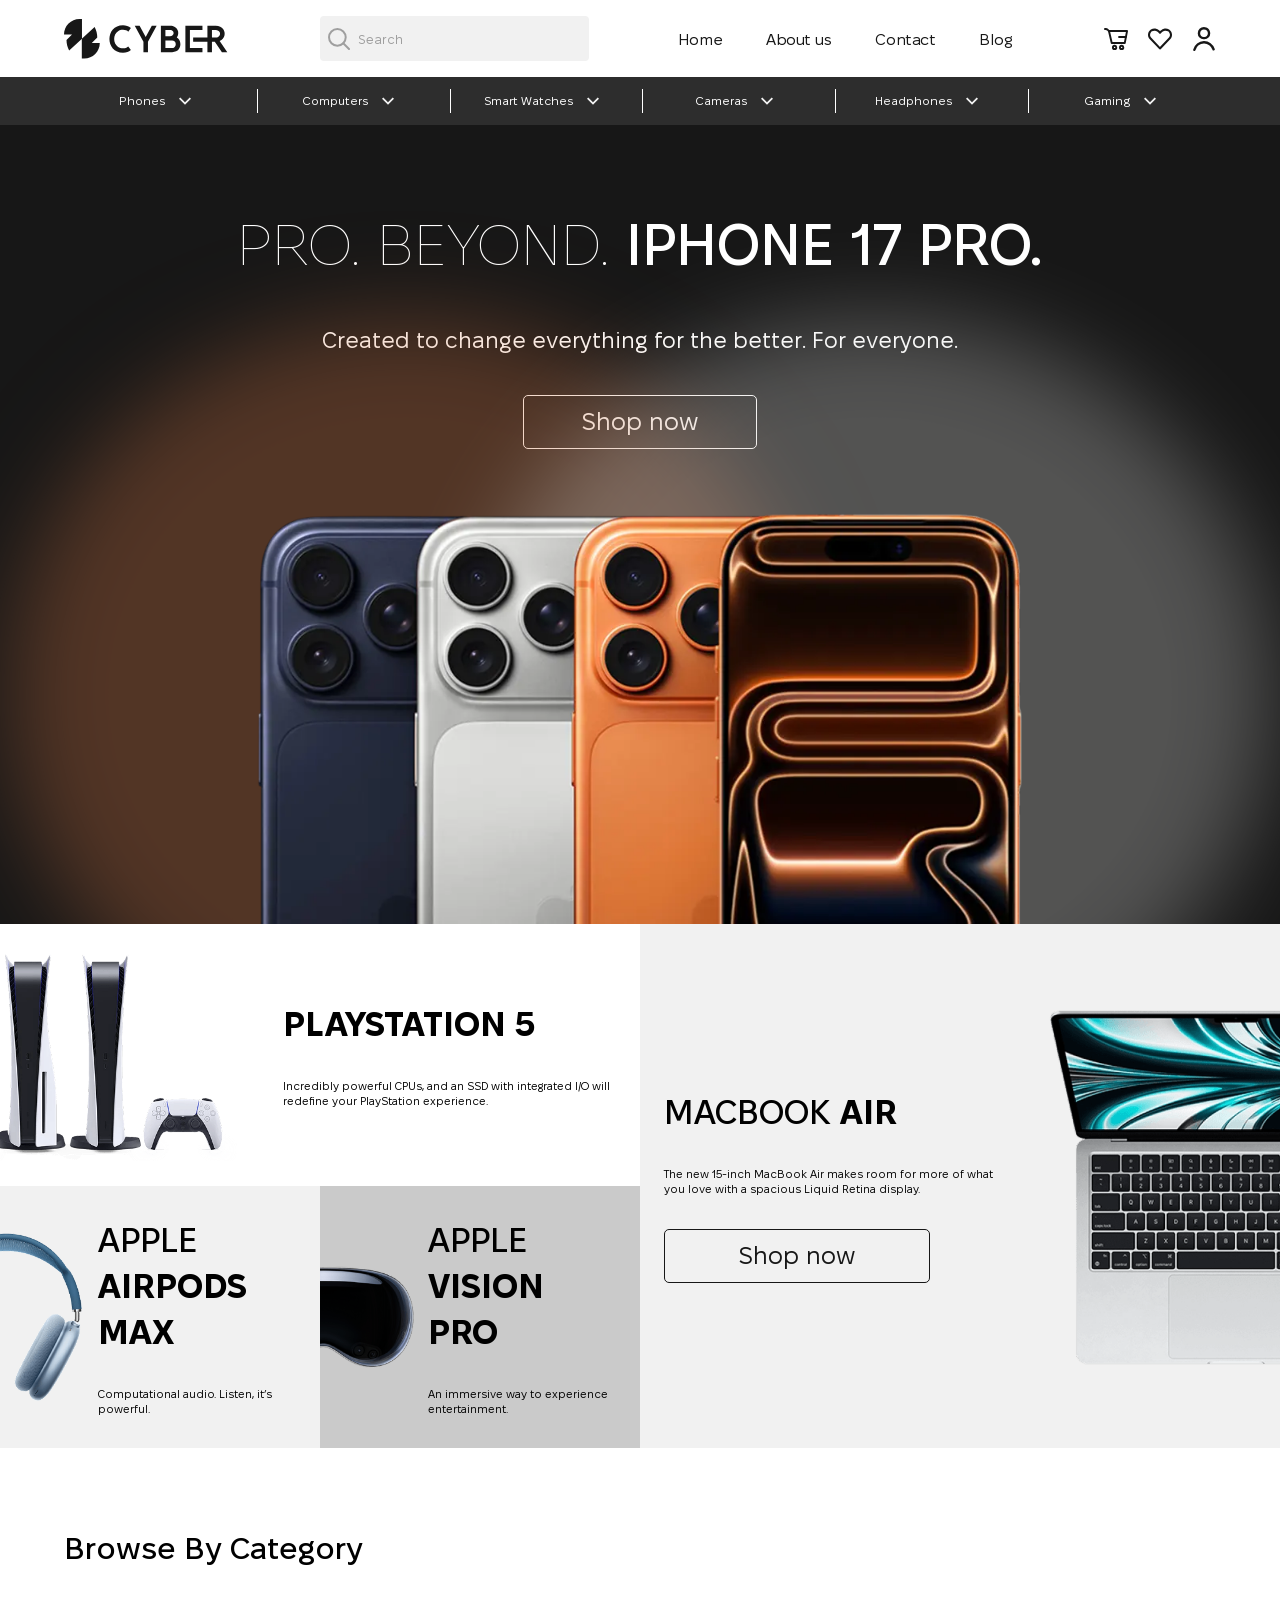
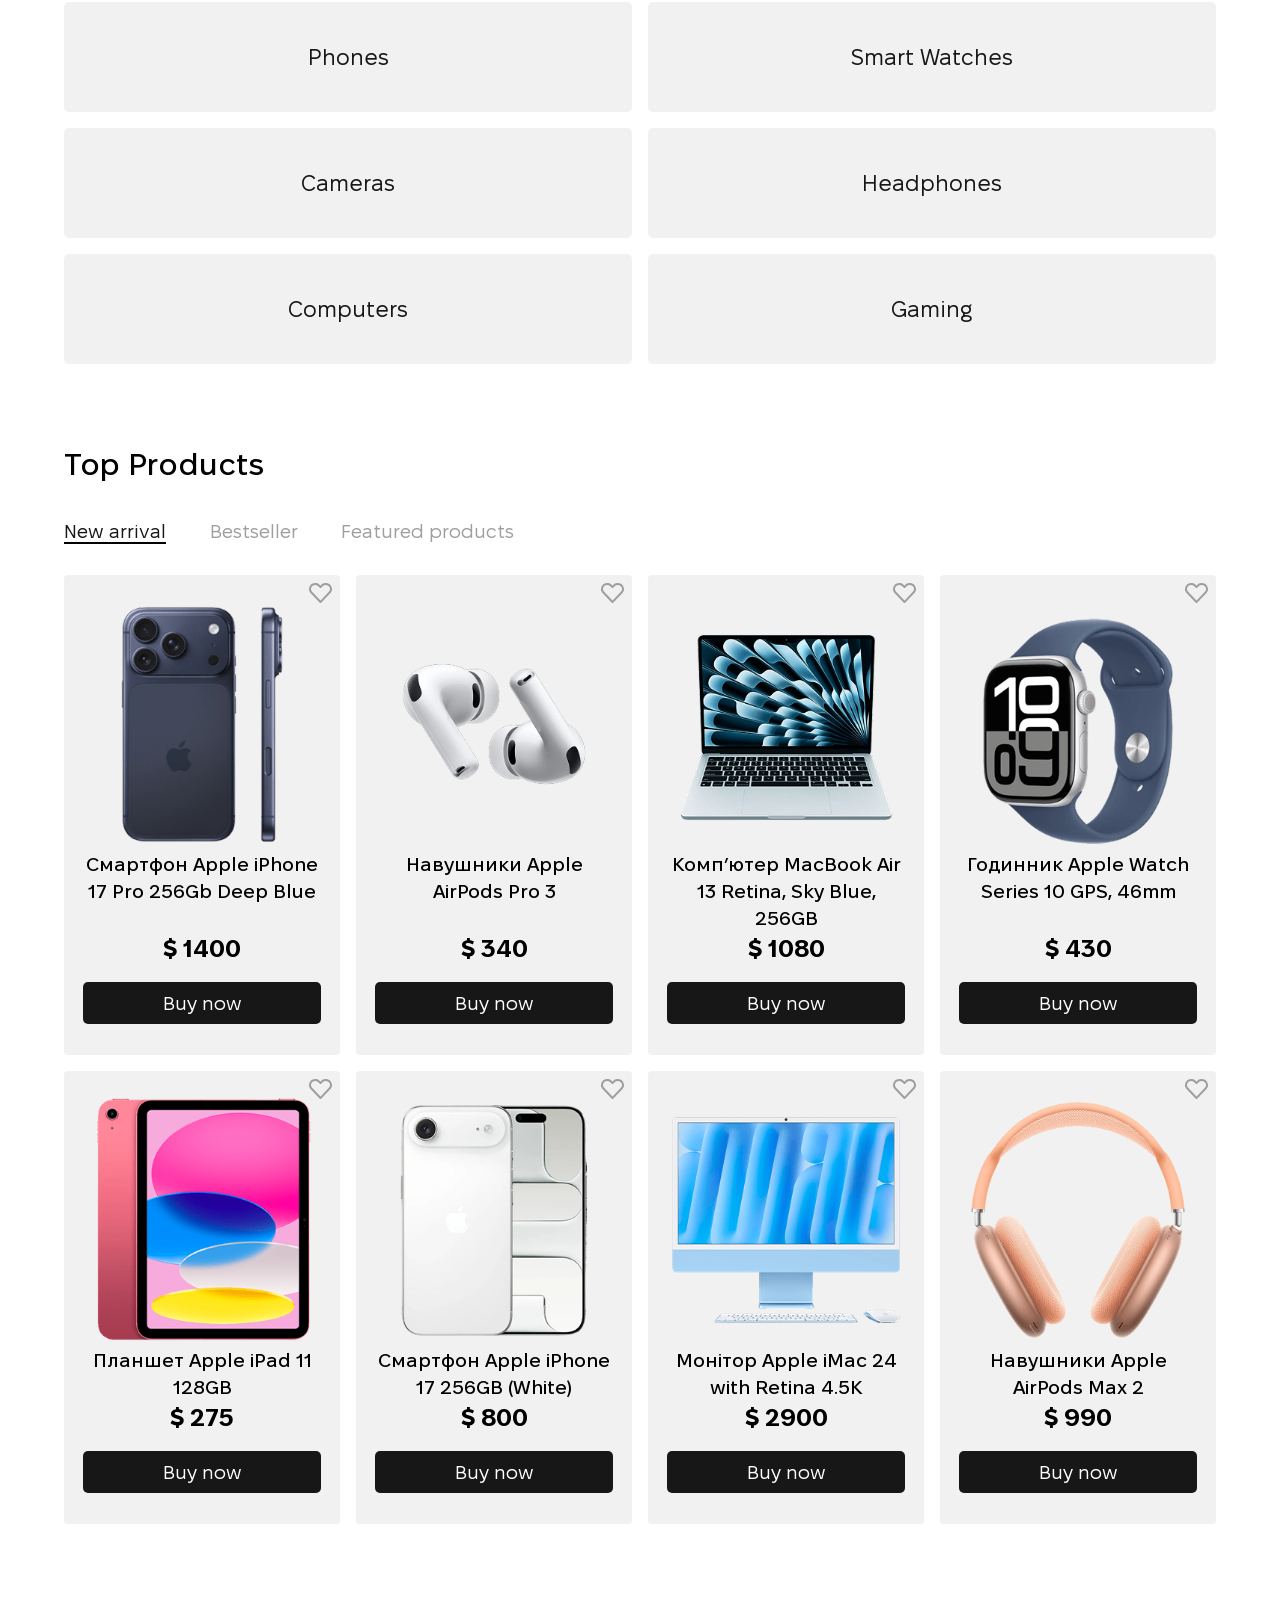
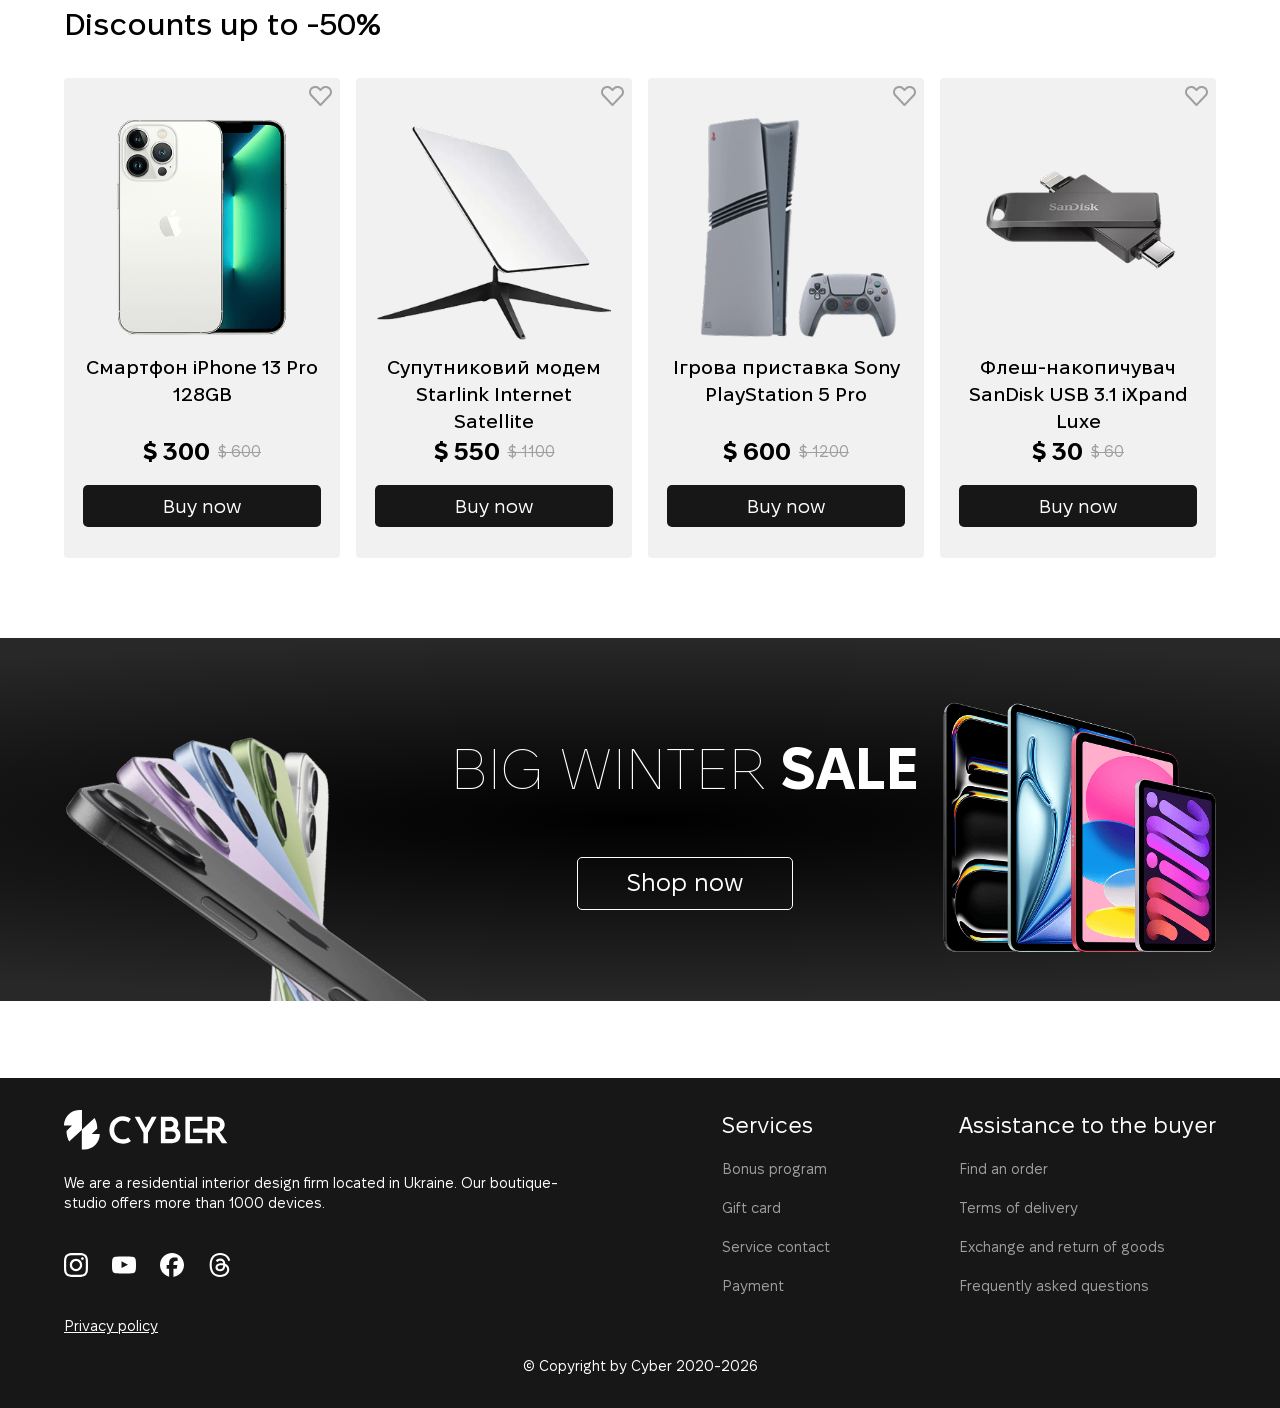
==== commit 895d1ce9: "catalog-full-ready" ====
--- a/index.html
+++ b/index.html
@@ -4,9 +4,28 @@
 <head>
     <meta charset="UTF-8">
     <link rel="stylesheet" href="css/style.css">
-    <meta name="viewport" content="width=device-width, user-scalable=yes, initial-scale=1.0, maximum-scale=2.0, minimum-scale=1.0">
+    <meta name="viewport"
+        content="width=device-width, user-scalable=yes, initial-scale=1.0, maximum-scale=2.0, minimum-scale=1.0">
     <title>E-com-Cyber - techical shop, apple, android, freeges, main-page</title>
+    <link rel="apple-touch-icon" sizes="57x57" href="/apple-icon-57x57.png">
+    <link rel="apple-touch-icon" sizes="60x60" href="/apple-icon-60x60.png">
+    <link rel="apple-touch-icon" sizes="72x72" href="/apple-icon-72x72.png">
+    <link rel="apple-touch-icon" sizes="76x76" href="/apple-icon-76x76.png">
+    <link rel="apple-touch-icon" sizes="114x114" href="/apple-icon-114x114.png">
+    <link rel="apple-touch-icon" sizes="120x120" href="/apple-icon-120x120.png">
+    <link rel="apple-touch-icon" sizes="144x144" href="/apple-icon-144x144.png">
+    <link rel="apple-touch-icon" sizes="152x152" href="/apple-icon-152x152.png">
+    <link rel="apple-touch-icon" sizes="180x180" href="/apple-icon-180x180.png">
+    <link rel="icon" type="image/png" sizes="192x192" href="/android-icon-192x192.png">
+    <link rel="icon" type="image/png" sizes="32x32" href="/favicon-32x32.png">
+    <link rel="icon" type="image/png" sizes="96x96" href="/favicon-96x96.png">
+    <link rel="icon" type="image/png" sizes="16x16" href="/favicon-16x16.png">
+    <link rel="manifest" href="/manifest.json">
+    <meta name="msapplication-TileColor" content="#ffffff">
+    <meta name="msapplication-TileImage" content="/ms-icon-144x144.png">
+    <meta name="theme-color" content="#ffffff">
 </head>
+
 <body>
     <div class="greybg"></div>
     <div class="dark-bgc"></div>
@@ -19,11 +38,12 @@
                             <img class="width-one-hunred logo" src="img/logo-head.svg" alt="logo">
                         </picture>
                     </a>
-                    <div class="search disp-flex">
-                        <picture>
+                    <div class="position-r search-bl disp-flex">
+                        <input class="appearance search-input" type="search" name="search" id="search">
+                        <label class="search position-a" for="search">
                             <img src="img/search.svg" alt="search">
-                        </picture>
-                        <p>Search</p>
+                            Search
+                        </label>
                     </div>
                     <div>
                         <ul class="list-header disp-flex">
@@ -96,7 +116,7 @@
                 </div>
             </nav>
         </div>
-    </header>  
+    </header>
     <main class="main">
         <section class="iphones-block">
             <div class="info">
@@ -189,7 +209,12 @@
             </ul>
             <div class="figures_main-page">
                 <figure class="figure mask-figure">
-                    <a class="heart-link" href="wishlist.html"><svg  class="heart-fi" xmlns="http://www.w3.org/2000/svg" width="23" height="20" viewBox="0 0 23 20" fill="none"><path d="M19.6964 1.83918C18.6231 1.17018 17.3517 0.888134 16.0945 1.04021C14.8374 1.19229 13.6708 1.76927 12.7898 2.6747L11.5029 3.9355H11.4728L10.201 2.6747C9.31999 1.76927 8.15341 1.19229 6.89627 1.04021C5.63914 0.888134 4.36764 1.17018 3.29435 1.83918C2.66711 2.24347 2.13834 2.78187 1.74649 3.4152C1.35465 4.04853 1.10959 4.76085 1.02919 5.50032C0.948776 6.23978 1.03502 6.98778 1.28166 7.68989C1.52829 8.39199 1.9291 9.03054 2.45491 9.55905L11.4376 19L11.6185 18.8199L11.6739 18.8749L20.551 9.55905C21.0761 9.02952 21.4759 8.39009 21.7213 7.68734C21.9668 6.98458 22.0516 6.2362 21.9698 5.49667C21.8879 4.75714 21.6414 4.04511 21.2481 3.41239C20.8548 2.77968 20.3247 2.24223 19.6964 1.83918V1.83918Z" stroke="#9F9F9F" stroke-width="2" stroke-linecap="round" stroke-linejoin="round"/></svg></a>
+                    <a class="heart-link" href="wishlist.html"><svg class="heart-fi" xmlns="http://www.w3.org/2000/svg"
+                            width="23" height="20" viewBox="0 0 23 20" fill="none">
+                            <path
+                                d="M19.6964 1.83918C18.6231 1.17018 17.3517 0.888134 16.0945 1.04021C14.8374 1.19229 13.6708 1.76927 12.7898 2.6747L11.5029 3.9355H11.4728L10.201 2.6747C9.31999 1.76927 8.15341 1.19229 6.89627 1.04021C5.63914 0.888134 4.36764 1.17018 3.29435 1.83918C2.66711 2.24347 2.13834 2.78187 1.74649 3.4152C1.35465 4.04853 1.10959 4.76085 1.02919 5.50032C0.948776 6.23978 1.03502 6.98778 1.28166 7.68989C1.52829 8.39199 1.9291 9.03054 2.45491 9.55905L11.4376 19L11.6185 18.8199L11.6739 18.8749L20.551 9.55905C21.0761 9.02952 21.4759 8.39009 21.7213 7.68734C21.9668 6.98458 22.0516 6.2362 21.9698 5.49667C21.8879 4.75714 21.6414 4.04511 21.2481 3.41239C20.8548 2.77968 20.3247 2.24223 19.6964 1.83918V1.83918Z"
+                                stroke="#9F9F9F" stroke-width="2" stroke-linecap="round" stroke-linejoin="round" />
+                        </svg></a>
                     <figcaption class="column-space-beetwen">
                         <div>
                             <picture>
@@ -205,7 +230,12 @@
                     <a class="mask" href="product.html"></a>
                 </figure>
                 <figure class="figure">
-                    <a class="heart-link" href="wishlist.html"><svg  class="heart-fi" xmlns="http://www.w3.org/2000/svg" width="23" height="20" viewBox="0 0 23 20" fill="none"><path d="M19.6964 1.83918C18.6231 1.17018 17.3517 0.888134 16.0945 1.04021C14.8374 1.19229 13.6708 1.76927 12.7898 2.6747L11.5029 3.9355H11.4728L10.201 2.6747C9.31999 1.76927 8.15341 1.19229 6.89627 1.04021C5.63914 0.888134 4.36764 1.17018 3.29435 1.83918C2.66711 2.24347 2.13834 2.78187 1.74649 3.4152C1.35465 4.04853 1.10959 4.76085 1.02919 5.50032C0.948776 6.23978 1.03502 6.98778 1.28166 7.68989C1.52829 8.39199 1.9291 9.03054 2.45491 9.55905L11.4376 19L11.6185 18.8199L11.6739 18.8749L20.551 9.55905C21.0761 9.02952 21.4759 8.39009 21.7213 7.68734C21.9668 6.98458 22.0516 6.2362 21.9698 5.49667C21.8879 4.75714 21.6414 4.04511 21.2481 3.41239C20.8548 2.77968 20.3247 2.24223 19.6964 1.83918V1.83918Z" stroke="#9F9F9F" stroke-width="2" stroke-linecap="round" stroke-linejoin="round"/></svg></a>
+                    <a class="heart-link" href="wishlist.html"><svg class="heart-fi" xmlns="http://www.w3.org/2000/svg"
+                            width="23" height="20" viewBox="0 0 23 20" fill="none">
+                            <path
+                                d="M19.6964 1.83918C18.6231 1.17018 17.3517 0.888134 16.0945 1.04021C14.8374 1.19229 13.6708 1.76927 12.7898 2.6747L11.5029 3.9355H11.4728L10.201 2.6747C9.31999 1.76927 8.15341 1.19229 6.89627 1.04021C5.63914 0.888134 4.36764 1.17018 3.29435 1.83918C2.66711 2.24347 2.13834 2.78187 1.74649 3.4152C1.35465 4.04853 1.10959 4.76085 1.02919 5.50032C0.948776 6.23978 1.03502 6.98778 1.28166 7.68989C1.52829 8.39199 1.9291 9.03054 2.45491 9.55905L11.4376 19L11.6185 18.8199L11.6739 18.8749L20.551 9.55905C21.0761 9.02952 21.4759 8.39009 21.7213 7.68734C21.9668 6.98458 22.0516 6.2362 21.9698 5.49667C21.8879 4.75714 21.6414 4.04511 21.2481 3.41239C20.8548 2.77968 20.3247 2.24223 19.6964 1.83918V1.83918Z"
+                                stroke="#9F9F9F" stroke-width="2" stroke-linecap="round" stroke-linejoin="round" />
+                        </svg></a>
                     <figcaption class="column-space-beetwen">
                         <div>
                             <picture>
@@ -220,7 +250,12 @@
                     </figcaption>
                 </figure>
                 <figure class="figure">
-                    <a class="heart-link" href="wishlist.html"><svg  class="heart-fi" xmlns="http://www.w3.org/2000/svg" width="23" height="20" viewBox="0 0 23 20" fill="none"><path d="M19.6964 1.83918C18.6231 1.17018 17.3517 0.888134 16.0945 1.04021C14.8374 1.19229 13.6708 1.76927 12.7898 2.6747L11.5029 3.9355H11.4728L10.201 2.6747C9.31999 1.76927 8.15341 1.19229 6.89627 1.04021C5.63914 0.888134 4.36764 1.17018 3.29435 1.83918C2.66711 2.24347 2.13834 2.78187 1.74649 3.4152C1.35465 4.04853 1.10959 4.76085 1.02919 5.50032C0.948776 6.23978 1.03502 6.98778 1.28166 7.68989C1.52829 8.39199 1.9291 9.03054 2.45491 9.55905L11.4376 19L11.6185 18.8199L11.6739 18.8749L20.551 9.55905C21.0761 9.02952 21.4759 8.39009 21.7213 7.68734C21.9668 6.98458 22.0516 6.2362 21.9698 5.49667C21.8879 4.75714 21.6414 4.04511 21.2481 3.41239C20.8548 2.77968 20.3247 2.24223 19.6964 1.83918V1.83918Z" stroke="#9F9F9F" stroke-width="2" stroke-linecap="round" stroke-linejoin="round"/></svg></a>
+                    <a class="heart-link" href="wishlist.html"><svg class="heart-fi" xmlns="http://www.w3.org/2000/svg"
+                            width="23" height="20" viewBox="0 0 23 20" fill="none">
+                            <path
+                                d="M19.6964 1.83918C18.6231 1.17018 17.3517 0.888134 16.0945 1.04021C14.8374 1.19229 13.6708 1.76927 12.7898 2.6747L11.5029 3.9355H11.4728L10.201 2.6747C9.31999 1.76927 8.15341 1.19229 6.89627 1.04021C5.63914 0.888134 4.36764 1.17018 3.29435 1.83918C2.66711 2.24347 2.13834 2.78187 1.74649 3.4152C1.35465 4.04853 1.10959 4.76085 1.02919 5.50032C0.948776 6.23978 1.03502 6.98778 1.28166 7.68989C1.52829 8.39199 1.9291 9.03054 2.45491 9.55905L11.4376 19L11.6185 18.8199L11.6739 18.8749L20.551 9.55905C21.0761 9.02952 21.4759 8.39009 21.7213 7.68734C21.9668 6.98458 22.0516 6.2362 21.9698 5.49667C21.8879 4.75714 21.6414 4.04511 21.2481 3.41239C20.8548 2.77968 20.3247 2.24223 19.6964 1.83918V1.83918Z"
+                                stroke="#9F9F9F" stroke-width="2" stroke-linecap="round" stroke-linejoin="round" />
+                        </svg></a>
                     <figcaption class="column-space-beetwen">
                         <div>
                             <picture>
@@ -235,7 +270,12 @@
                     </figcaption>
                 </figure>
                 <figure class="figure">
-                    <a class="heart-link" href="wishlist.html"><svg  class="heart-fi" xmlns="http://www.w3.org/2000/svg" width="23" height="20" viewBox="0 0 23 20" fill="none"><path d="M19.6964 1.83918C18.6231 1.17018 17.3517 0.888134 16.0945 1.04021C14.8374 1.19229 13.6708 1.76927 12.7898 2.6747L11.5029 3.9355H11.4728L10.201 2.6747C9.31999 1.76927 8.15341 1.19229 6.89627 1.04021C5.63914 0.888134 4.36764 1.17018 3.29435 1.83918C2.66711 2.24347 2.13834 2.78187 1.74649 3.4152C1.35465 4.04853 1.10959 4.76085 1.02919 5.50032C0.948776 6.23978 1.03502 6.98778 1.28166 7.68989C1.52829 8.39199 1.9291 9.03054 2.45491 9.55905L11.4376 19L11.6185 18.8199L11.6739 18.8749L20.551 9.55905C21.0761 9.02952 21.4759 8.39009 21.7213 7.68734C21.9668 6.98458 22.0516 6.2362 21.9698 5.49667C21.8879 4.75714 21.6414 4.04511 21.2481 3.41239C20.8548 2.77968 20.3247 2.24223 19.6964 1.83918V1.83918Z" stroke="#9F9F9F" stroke-width="2" stroke-linecap="round" stroke-linejoin="round"/></svg></a>
+                    <a class="heart-link" href="wishlist.html"><svg class="heart-fi" xmlns="http://www.w3.org/2000/svg"
+                            width="23" height="20" viewBox="0 0 23 20" fill="none">
+                            <path
+                                d="M19.6964 1.83918C18.6231 1.17018 17.3517 0.888134 16.0945 1.04021C14.8374 1.19229 13.6708 1.76927 12.7898 2.6747L11.5029 3.9355H11.4728L10.201 2.6747C9.31999 1.76927 8.15341 1.19229 6.89627 1.04021C5.63914 0.888134 4.36764 1.17018 3.29435 1.83918C2.66711 2.24347 2.13834 2.78187 1.74649 3.4152C1.35465 4.04853 1.10959 4.76085 1.02919 5.50032C0.948776 6.23978 1.03502 6.98778 1.28166 7.68989C1.52829 8.39199 1.9291 9.03054 2.45491 9.55905L11.4376 19L11.6185 18.8199L11.6739 18.8749L20.551 9.55905C21.0761 9.02952 21.4759 8.39009 21.7213 7.68734C21.9668 6.98458 22.0516 6.2362 21.9698 5.49667C21.8879 4.75714 21.6414 4.04511 21.2481 3.41239C20.8548 2.77968 20.3247 2.24223 19.6964 1.83918V1.83918Z"
+                                stroke="#9F9F9F" stroke-width="2" stroke-linecap="round" stroke-linejoin="round" />
+                        </svg></a>
                     <figcaption class="column-space-beetwen">
                         <div>
                             <picture>
@@ -250,7 +290,12 @@
                     </figcaption>
                 </figure>
                 <figure class="figure">
-                    <a class="heart-link" href="wishlist.html"><svg  class="heart-fi" xmlns="http://www.w3.org/2000/svg" width="23" height="20" viewBox="0 0 23 20" fill="none"><path d="M19.6964 1.83918C18.6231 1.17018 17.3517 0.888134 16.0945 1.04021C14.8374 1.19229 13.6708 1.76927 12.7898 2.6747L11.5029 3.9355H11.4728L10.201 2.6747C9.31999 1.76927 8.15341 1.19229 6.89627 1.04021C5.63914 0.888134 4.36764 1.17018 3.29435 1.83918C2.66711 2.24347 2.13834 2.78187 1.74649 3.4152C1.35465 4.04853 1.10959 4.76085 1.02919 5.50032C0.948776 6.23978 1.03502 6.98778 1.28166 7.68989C1.52829 8.39199 1.9291 9.03054 2.45491 9.55905L11.4376 19L11.6185 18.8199L11.6739 18.8749L20.551 9.55905C21.0761 9.02952 21.4759 8.39009 21.7213 7.68734C21.9668 6.98458 22.0516 6.2362 21.9698 5.49667C21.8879 4.75714 21.6414 4.04511 21.2481 3.41239C20.8548 2.77968 20.3247 2.24223 19.6964 1.83918V1.83918Z" stroke="#9F9F9F" stroke-width="2" stroke-linecap="round" stroke-linejoin="round"/></svg></a>
+                    <a class="heart-link" href="wishlist.html"><svg class="heart-fi" xmlns="http://www.w3.org/2000/svg"
+                            width="23" height="20" viewBox="0 0 23 20" fill="none">
+                            <path
+                                d="M19.6964 1.83918C18.6231 1.17018 17.3517 0.888134 16.0945 1.04021C14.8374 1.19229 13.6708 1.76927 12.7898 2.6747L11.5029 3.9355H11.4728L10.201 2.6747C9.31999 1.76927 8.15341 1.19229 6.89627 1.04021C5.63914 0.888134 4.36764 1.17018 3.29435 1.83918C2.66711 2.24347 2.13834 2.78187 1.74649 3.4152C1.35465 4.04853 1.10959 4.76085 1.02919 5.50032C0.948776 6.23978 1.03502 6.98778 1.28166 7.68989C1.52829 8.39199 1.9291 9.03054 2.45491 9.55905L11.4376 19L11.6185 18.8199L11.6739 18.8749L20.551 9.55905C21.0761 9.02952 21.4759 8.39009 21.7213 7.68734C21.9668 6.98458 22.0516 6.2362 21.9698 5.49667C21.8879 4.75714 21.6414 4.04511 21.2481 3.41239C20.8548 2.77968 20.3247 2.24223 19.6964 1.83918V1.83918Z"
+                                stroke="#9F9F9F" stroke-width="2" stroke-linecap="round" stroke-linejoin="round" />
+                        </svg></a>
                     <figcaption class="column-space-beetwen">
                         <div>
                             <picture>
@@ -265,7 +310,12 @@
                     </figcaption>
                 </figure>
                 <figure class="figure">
-                    <a class="heart-link" href="wishlist.html"><svg  class="heart-fi" xmlns="http://www.w3.org/2000/svg" width="23" height="20" viewBox="0 0 23 20" fill="none"><path d="M19.6964 1.83918C18.6231 1.17018 17.3517 0.888134 16.0945 1.04021C14.8374 1.19229 13.6708 1.76927 12.7898 2.6747L11.5029 3.9355H11.4728L10.201 2.6747C9.31999 1.76927 8.15341 1.19229 6.89627 1.04021C5.63914 0.888134 4.36764 1.17018 3.29435 1.83918C2.66711 2.24347 2.13834 2.78187 1.74649 3.4152C1.35465 4.04853 1.10959 4.76085 1.02919 5.50032C0.948776 6.23978 1.03502 6.98778 1.28166 7.68989C1.52829 8.39199 1.9291 9.03054 2.45491 9.55905L11.4376 19L11.6185 18.8199L11.6739 18.8749L20.551 9.55905C21.0761 9.02952 21.4759 8.39009 21.7213 7.68734C21.9668 6.98458 22.0516 6.2362 21.9698 5.49667C21.8879 4.75714 21.6414 4.04511 21.2481 3.41239C20.8548 2.77968 20.3247 2.24223 19.6964 1.83918V1.83918Z" stroke="#9F9F9F" stroke-width="2" stroke-linecap="round" stroke-linejoin="round"/></svg></a>
+                    <a class="heart-link" href="wishlist.html"><svg class="heart-fi" xmlns="http://www.w3.org/2000/svg"
+                            width="23" height="20" viewBox="0 0 23 20" fill="none">
+                            <path
+                                d="M19.6964 1.83918C18.6231 1.17018 17.3517 0.888134 16.0945 1.04021C14.8374 1.19229 13.6708 1.76927 12.7898 2.6747L11.5029 3.9355H11.4728L10.201 2.6747C9.31999 1.76927 8.15341 1.19229 6.89627 1.04021C5.63914 0.888134 4.36764 1.17018 3.29435 1.83918C2.66711 2.24347 2.13834 2.78187 1.74649 3.4152C1.35465 4.04853 1.10959 4.76085 1.02919 5.50032C0.948776 6.23978 1.03502 6.98778 1.28166 7.68989C1.52829 8.39199 1.9291 9.03054 2.45491 9.55905L11.4376 19L11.6185 18.8199L11.6739 18.8749L20.551 9.55905C21.0761 9.02952 21.4759 8.39009 21.7213 7.68734C21.9668 6.98458 22.0516 6.2362 21.9698 5.49667C21.8879 4.75714 21.6414 4.04511 21.2481 3.41239C20.8548 2.77968 20.3247 2.24223 19.6964 1.83918V1.83918Z"
+                                stroke="#9F9F9F" stroke-width="2" stroke-linecap="round" stroke-linejoin="round" />
+                        </svg></a>
                     <figcaption class="column-space-beetwen">
                         <div>
                             <picture>
@@ -281,7 +331,12 @@
                     </figcaption>
                 </figure>
                 <figure class="figure">
-                    <a class="heart-link" href="wishlist.html"><svg  class="heart-fi" xmlns="http://www.w3.org/2000/svg" width="23" height="20" viewBox="0 0 23 20" fill="none"><path d="M19.6964 1.83918C18.6231 1.17018 17.3517 0.888134 16.0945 1.04021C14.8374 1.19229 13.6708 1.76927 12.7898 2.6747L11.5029 3.9355H11.4728L10.201 2.6747C9.31999 1.76927 8.15341 1.19229 6.89627 1.04021C5.63914 0.888134 4.36764 1.17018 3.29435 1.83918C2.66711 2.24347 2.13834 2.78187 1.74649 3.4152C1.35465 4.04853 1.10959 4.76085 1.02919 5.50032C0.948776 6.23978 1.03502 6.98778 1.28166 7.68989C1.52829 8.39199 1.9291 9.03054 2.45491 9.55905L11.4376 19L11.6185 18.8199L11.6739 18.8749L20.551 9.55905C21.0761 9.02952 21.4759 8.39009 21.7213 7.68734C21.9668 6.98458 22.0516 6.2362 21.9698 5.49667C21.8879 4.75714 21.6414 4.04511 21.2481 3.41239C20.8548 2.77968 20.3247 2.24223 19.6964 1.83918V1.83918Z" stroke="#9F9F9F" stroke-width="2" stroke-linecap="round" stroke-linejoin="round"/></svg></a>
+                    <a class="heart-link" href="wishlist.html"><svg class="heart-fi" xmlns="http://www.w3.org/2000/svg"
+                            width="23" height="20" viewBox="0 0 23 20" fill="none">
+                            <path
+                                d="M19.6964 1.83918C18.6231 1.17018 17.3517 0.888134 16.0945 1.04021C14.8374 1.19229 13.6708 1.76927 12.7898 2.6747L11.5029 3.9355H11.4728L10.201 2.6747C9.31999 1.76927 8.15341 1.19229 6.89627 1.04021C5.63914 0.888134 4.36764 1.17018 3.29435 1.83918C2.66711 2.24347 2.13834 2.78187 1.74649 3.4152C1.35465 4.04853 1.10959 4.76085 1.02919 5.50032C0.948776 6.23978 1.03502 6.98778 1.28166 7.68989C1.52829 8.39199 1.9291 9.03054 2.45491 9.55905L11.4376 19L11.6185 18.8199L11.6739 18.8749L20.551 9.55905C21.0761 9.02952 21.4759 8.39009 21.7213 7.68734C21.9668 6.98458 22.0516 6.2362 21.9698 5.49667C21.8879 4.75714 21.6414 4.04511 21.2481 3.41239C20.8548 2.77968 20.3247 2.24223 19.6964 1.83918V1.83918Z"
+                                stroke="#9F9F9F" stroke-width="2" stroke-linecap="round" stroke-linejoin="round" />
+                        </svg></a>
                     <figcaption class="column-space-beetwen">
                         <div>
                             <picture>
@@ -296,7 +351,12 @@
                     </figcaption>
                 </figure>
                 <figure class="figure">
-                    <a class="heart-link" href="wishlist.html"><svg  class="heart-fi" xmlns="http://www.w3.org/2000/svg" width="23" height="20" viewBox="0 0 23 20" fill="none"><path d="M19.6964 1.83918C18.6231 1.17018 17.3517 0.888134 16.0945 1.04021C14.8374 1.19229 13.6708 1.76927 12.7898 2.6747L11.5029 3.9355H11.4728L10.201 2.6747C9.31999 1.76927 8.15341 1.19229 6.89627 1.04021C5.63914 0.888134 4.36764 1.17018 3.29435 1.83918C2.66711 2.24347 2.13834 2.78187 1.74649 3.4152C1.35465 4.04853 1.10959 4.76085 1.02919 5.50032C0.948776 6.23978 1.03502 6.98778 1.28166 7.68989C1.52829 8.39199 1.9291 9.03054 2.45491 9.55905L11.4376 19L11.6185 18.8199L11.6739 18.8749L20.551 9.55905C21.0761 9.02952 21.4759 8.39009 21.7213 7.68734C21.9668 6.98458 22.0516 6.2362 21.9698 5.49667C21.8879 4.75714 21.6414 4.04511 21.2481 3.41239C20.8548 2.77968 20.3247 2.24223 19.6964 1.83918V1.83918Z" stroke="#9F9F9F" stroke-width="2" stroke-linecap="round" stroke-linejoin="round"/></svg></a>
+                    <a class="heart-link" href="wishlist.html"><svg class="heart-fi" xmlns="http://www.w3.org/2000/svg"
+                            width="23" height="20" viewBox="0 0 23 20" fill="none">
+                            <path
+                                d="M19.6964 1.83918C18.6231 1.17018 17.3517 0.888134 16.0945 1.04021C14.8374 1.19229 13.6708 1.76927 12.7898 2.6747L11.5029 3.9355H11.4728L10.201 2.6747C9.31999 1.76927 8.15341 1.19229 6.89627 1.04021C5.63914 0.888134 4.36764 1.17018 3.29435 1.83918C2.66711 2.24347 2.13834 2.78187 1.74649 3.4152C1.35465 4.04853 1.10959 4.76085 1.02919 5.50032C0.948776 6.23978 1.03502 6.98778 1.28166 7.68989C1.52829 8.39199 1.9291 9.03054 2.45491 9.55905L11.4376 19L11.6185 18.8199L11.6739 18.8749L20.551 9.55905C21.0761 9.02952 21.4759 8.39009 21.7213 7.68734C21.9668 6.98458 22.0516 6.2362 21.9698 5.49667C21.8879 4.75714 21.6414 4.04511 21.2481 3.41239C20.8548 2.77968 20.3247 2.24223 19.6964 1.83918V1.83918Z"
+                                stroke="#9F9F9F" stroke-width="2" stroke-linecap="round" stroke-linejoin="round" />
+                        </svg></a>
                     <figcaption class="column-space-beetwen">
                         <div>
                             <picture>
@@ -316,7 +376,13 @@
                 <h2 class="styles-for-head">Discounts up to -50%</h2>
                 <div class="figures_main-page-second">
                     <figure class="figure">
-                        <a class="heart-link" href="wishlist.html"><svg  class="heart-fi" xmlns="http://www.w3.org/2000/svg" width="23" height="20" viewBox="0 0 23 20" fill="none"><path d="M19.6964 1.83918C18.6231 1.17018 17.3517 0.888134 16.0945 1.04021C14.8374 1.19229 13.6708 1.76927 12.7898 2.6747L11.5029 3.9355H11.4728L10.201 2.6747C9.31999 1.76927 8.15341 1.19229 6.89627 1.04021C5.63914 0.888134 4.36764 1.17018 3.29435 1.83918C2.66711 2.24347 2.13834 2.78187 1.74649 3.4152C1.35465 4.04853 1.10959 4.76085 1.02919 5.50032C0.948776 6.23978 1.03502 6.98778 1.28166 7.68989C1.52829 8.39199 1.9291 9.03054 2.45491 9.55905L11.4376 19L11.6185 18.8199L11.6739 18.8749L20.551 9.55905C21.0761 9.02952 21.4759 8.39009 21.7213 7.68734C21.9668 6.98458 22.0516 6.2362 21.9698 5.49667C21.8879 4.75714 21.6414 4.04511 21.2481 3.41239C20.8548 2.77968 20.3247 2.24223 19.6964 1.83918V1.83918Z" stroke="#9F9F9F" stroke-width="2" stroke-linecap="round" stroke-linejoin="round"/></svg></a>
+                        <a class="heart-link" href="wishlist.html"><svg class="heart-fi"
+                                xmlns="http://www.w3.org/2000/svg" width="23" height="20" viewBox="0 0 23 20"
+                                fill="none">
+                                <path
+                                    d="M19.6964 1.83918C18.6231 1.17018 17.3517 0.888134 16.0945 1.04021C14.8374 1.19229 13.6708 1.76927 12.7898 2.6747L11.5029 3.9355H11.4728L10.201 2.6747C9.31999 1.76927 8.15341 1.19229 6.89627 1.04021C5.63914 0.888134 4.36764 1.17018 3.29435 1.83918C2.66711 2.24347 2.13834 2.78187 1.74649 3.4152C1.35465 4.04853 1.10959 4.76085 1.02919 5.50032C0.948776 6.23978 1.03502 6.98778 1.28166 7.68989C1.52829 8.39199 1.9291 9.03054 2.45491 9.55905L11.4376 19L11.6185 18.8199L11.6739 18.8749L20.551 9.55905C21.0761 9.02952 21.4759 8.39009 21.7213 7.68734C21.9668 6.98458 22.0516 6.2362 21.9698 5.49667C21.8879 4.75714 21.6414 4.04511 21.2481 3.41239C20.8548 2.77968 20.3247 2.24223 19.6964 1.83918V1.83918Z"
+                                    stroke="#9F9F9F" stroke-width="2" stroke-linecap="round" stroke-linejoin="round" />
+                            </svg></a>
                         <figcaption class="column-space-beetwen">
                             <div>
                                 <picture>
@@ -338,7 +404,13 @@
                         </figcaption>
                     </figure>
                     <figure class="figure">
-                        <a class="heart-link" href="wishlist.html"><svg  class="heart-fi" xmlns="http://www.w3.org/2000/svg" width="23" height="20" viewBox="0 0 23 20" fill="none"><path d="M19.6964 1.83918C18.6231 1.17018 17.3517 0.888134 16.0945 1.04021C14.8374 1.19229 13.6708 1.76927 12.7898 2.6747L11.5029 3.9355H11.4728L10.201 2.6747C9.31999 1.76927 8.15341 1.19229 6.89627 1.04021C5.63914 0.888134 4.36764 1.17018 3.29435 1.83918C2.66711 2.24347 2.13834 2.78187 1.74649 3.4152C1.35465 4.04853 1.10959 4.76085 1.02919 5.50032C0.948776 6.23978 1.03502 6.98778 1.28166 7.68989C1.52829 8.39199 1.9291 9.03054 2.45491 9.55905L11.4376 19L11.6185 18.8199L11.6739 18.8749L20.551 9.55905C21.0761 9.02952 21.4759 8.39009 21.7213 7.68734C21.9668 6.98458 22.0516 6.2362 21.9698 5.49667C21.8879 4.75714 21.6414 4.04511 21.2481 3.41239C20.8548 2.77968 20.3247 2.24223 19.6964 1.83918V1.83918Z" stroke="#9F9F9F" stroke-width="2" stroke-linecap="round" stroke-linejoin="round"/></svg></a>
+                        <a class="heart-link" href="wishlist.html"><svg class="heart-fi"
+                                xmlns="http://www.w3.org/2000/svg" width="23" height="20" viewBox="0 0 23 20"
+                                fill="none">
+                                <path
+                                    d="M19.6964 1.83918C18.6231 1.17018 17.3517 0.888134 16.0945 1.04021C14.8374 1.19229 13.6708 1.76927 12.7898 2.6747L11.5029 3.9355H11.4728L10.201 2.6747C9.31999 1.76927 8.15341 1.19229 6.89627 1.04021C5.63914 0.888134 4.36764 1.17018 3.29435 1.83918C2.66711 2.24347 2.13834 2.78187 1.74649 3.4152C1.35465 4.04853 1.10959 4.76085 1.02919 5.50032C0.948776 6.23978 1.03502 6.98778 1.28166 7.68989C1.52829 8.39199 1.9291 9.03054 2.45491 9.55905L11.4376 19L11.6185 18.8199L11.6739 18.8749L20.551 9.55905C21.0761 9.02952 21.4759 8.39009 21.7213 7.68734C21.9668 6.98458 22.0516 6.2362 21.9698 5.49667C21.8879 4.75714 21.6414 4.04511 21.2481 3.41239C20.8548 2.77968 20.3247 2.24223 19.6964 1.83918V1.83918Z"
+                                    stroke="#9F9F9F" stroke-width="2" stroke-linecap="round" stroke-linejoin="round" />
+                            </svg></a>
                         <figcaption class="column-space-beetwen">
                             <div>
                                 <picture>
@@ -359,7 +431,13 @@
                         </figcaption>
                     </figure>
                     <figure class="figure">
-                        <a class="heart-link" href="wishlist.html"><svg  class="heart-fi" xmlns="http://www.w3.org/2000/svg" width="23" height="20" viewBox="0 0 23 20" fill="none"><path d="M19.6964 1.83918C18.6231 1.17018 17.3517 0.888134 16.0945 1.04021C14.8374 1.19229 13.6708 1.76927 12.7898 2.6747L11.5029 3.9355H11.4728L10.201 2.6747C9.31999 1.76927 8.15341 1.19229 6.89627 1.04021C5.63914 0.888134 4.36764 1.17018 3.29435 1.83918C2.66711 2.24347 2.13834 2.78187 1.74649 3.4152C1.35465 4.04853 1.10959 4.76085 1.02919 5.50032C0.948776 6.23978 1.03502 6.98778 1.28166 7.68989C1.52829 8.39199 1.9291 9.03054 2.45491 9.55905L11.4376 19L11.6185 18.8199L11.6739 18.8749L20.551 9.55905C21.0761 9.02952 21.4759 8.39009 21.7213 7.68734C21.9668 6.98458 22.0516 6.2362 21.9698 5.49667C21.8879 4.75714 21.6414 4.04511 21.2481 3.41239C20.8548 2.77968 20.3247 2.24223 19.6964 1.83918V1.83918Z" stroke="#9F9F9F" stroke-width="2" stroke-linecap="round" stroke-linejoin="round"/></svg></a>
+                        <a class="heart-link" href="wishlist.html"><svg class="heart-fi"
+                                xmlns="http://www.w3.org/2000/svg" width="23" height="20" viewBox="0 0 23 20"
+                                fill="none">
+                                <path
+                                    d="M19.6964 1.83918C18.6231 1.17018 17.3517 0.888134 16.0945 1.04021C14.8374 1.19229 13.6708 1.76927 12.7898 2.6747L11.5029 3.9355H11.4728L10.201 2.6747C9.31999 1.76927 8.15341 1.19229 6.89627 1.04021C5.63914 0.888134 4.36764 1.17018 3.29435 1.83918C2.66711 2.24347 2.13834 2.78187 1.74649 3.4152C1.35465 4.04853 1.10959 4.76085 1.02919 5.50032C0.948776 6.23978 1.03502 6.98778 1.28166 7.68989C1.52829 8.39199 1.9291 9.03054 2.45491 9.55905L11.4376 19L11.6185 18.8199L11.6739 18.8749L20.551 9.55905C21.0761 9.02952 21.4759 8.39009 21.7213 7.68734C21.9668 6.98458 22.0516 6.2362 21.9698 5.49667C21.8879 4.75714 21.6414 4.04511 21.2481 3.41239C20.8548 2.77968 20.3247 2.24223 19.6964 1.83918V1.83918Z"
+                                    stroke="#9F9F9F" stroke-width="2" stroke-linecap="round" stroke-linejoin="round" />
+                            </svg></a>
                         <figcaption class="column-space-beetwen">
                             <div>
                                 <picture>
@@ -380,7 +458,13 @@
                         </figcaption>
                     </figure>
                     <figure class="figure">
-                        <a class="heart-link" href="wishlist.html"><svg  class="heart-fi" xmlns="http://www.w3.org/2000/svg" width="23" height="20" viewBox="0 0 23 20" fill="none"><path d="M19.6964 1.83918C18.6231 1.17018 17.3517 0.888134 16.0945 1.04021C14.8374 1.19229 13.6708 1.76927 12.7898 2.6747L11.5029 3.9355H11.4728L10.201 2.6747C9.31999 1.76927 8.15341 1.19229 6.89627 1.04021C5.63914 0.888134 4.36764 1.17018 3.29435 1.83918C2.66711 2.24347 2.13834 2.78187 1.74649 3.4152C1.35465 4.04853 1.10959 4.76085 1.02919 5.50032C0.948776 6.23978 1.03502 6.98778 1.28166 7.68989C1.52829 8.39199 1.9291 9.03054 2.45491 9.55905L11.4376 19L11.6185 18.8199L11.6739 18.8749L20.551 9.55905C21.0761 9.02952 21.4759 8.39009 21.7213 7.68734C21.9668 6.98458 22.0516 6.2362 21.9698 5.49667C21.8879 4.75714 21.6414 4.04511 21.2481 3.41239C20.8548 2.77968 20.3247 2.24223 19.6964 1.83918V1.83918Z" stroke="#9F9F9F" stroke-width="2" stroke-linecap="round" stroke-linejoin="round"/></svg></a>
+                        <a class="heart-link" href="wishlist.html"><svg class="heart-fi"
+                                xmlns="http://www.w3.org/2000/svg" width="23" height="20" viewBox="0 0 23 20"
+                                fill="none">
+                                <path
+                                    d="M19.6964 1.83918C18.6231 1.17018 17.3517 0.888134 16.0945 1.04021C14.8374 1.19229 13.6708 1.76927 12.7898 2.6747L11.5029 3.9355H11.4728L10.201 2.6747C9.31999 1.76927 8.15341 1.19229 6.89627 1.04021C5.63914 0.888134 4.36764 1.17018 3.29435 1.83918C2.66711 2.24347 2.13834 2.78187 1.74649 3.4152C1.35465 4.04853 1.10959 4.76085 1.02919 5.50032C0.948776 6.23978 1.03502 6.98778 1.28166 7.68989C1.52829 8.39199 1.9291 9.03054 2.45491 9.55905L11.4376 19L11.6185 18.8199L11.6739 18.8749L20.551 9.55905C21.0761 9.02952 21.4759 8.39009 21.7213 7.68734C21.9668 6.98458 22.0516 6.2362 21.9698 5.49667C21.8879 4.75714 21.6414 4.04511 21.2481 3.41239C20.8548 2.77968 20.3247 2.24223 19.6964 1.83918V1.83918Z"
+                                    stroke="#9F9F9F" stroke-width="2" stroke-linecap="round" stroke-linejoin="round" />
+                            </svg></a>
                         <figcaption class="column-space-beetwen">
                             <div>
                                 <picture>
@@ -412,7 +496,8 @@
                     <div class="disp-flex aling-winter-sale">
                         <div class="winter-sale-block">
                             <div class="head-winter-sale margin-none">
-                                <h2 class="winter-sale margin-none"><span class="span-winter-sale">Big Winter</span> Sale</h2>
+                                <h2 class="winter-sale margin-none"><span class="span-winter-sale">Big Winter</span>
+                                    Sale</h2>
                             </div>
                             <div class="button button-winter-sale margin-none">
                                 <a href="#" class="btn-winter-sale margin-none">Shop now</a>
--- a/css/style.css
+++ b/css/style.css
@@ -142,7 +142,12 @@
     display: flex;
     flex-direction: row;
     align-items: center;
-    min-height: 50rem;
+    left: 10rem;
+}
+
+.search label {
+    z-index: 3;
+
 }
 
 .gap-forty {
@@ -183,7 +188,7 @@
     height: 100%;
     background-color: rgba(0, 0, 0, 0.3);
     backdrop-filter: blur(4px);
-    z-index: 2;
+    z-index: 23;
 }
 
 .greybg {
@@ -200,8 +205,31 @@
 .for-menu-header {
     display: block;
     width: 60rem;
+    min-width: 20px;
     height: 100%;
     cursor: pointer;
+}
+
+.searh-img {
+    width: 50rem;
+    height: 50rem;
+}
+
+.search-input {
+    width: 100%;
+    width: 21vw;
+    min-height: 5vh;
+    border-radius: 5rem;
+    border: none;
+    background: var(--ligh-gray, #F1F1F1);
+    padding: 15rem;
+    flex-shrink: 0;
+    flex-grow: 1;
+    font-size: 20rem;
+}
+
+.search-bl {
+    max-width: none;
 }
 
 .cancel {
@@ -223,7 +251,7 @@
     min-height: 97vh;
     top: 0;
     left: -100%;
-    z-index: 2;
+    z-index: 99;
     transition: all .5s ease;
     gap: 60rem;
     border-radius: 0 0 1000rem;
@@ -658,6 +686,7 @@
     flex-direction: column;
     transition: 0.4s;
     position: relative;
+    flex-shrink: 0;
 }
 
 .heart-link {
@@ -668,6 +697,7 @@
 }
 
 .heart-fi {
+    fill: #F1F1F1;
     transition: 0.6s;
 }
 
@@ -752,6 +782,7 @@
 }
 
 .mask {
+    z-index: 1;
     position: absolute;
     left: 0;
     top: 0;
@@ -1647,21 +1678,26 @@
 
 /* catalog */
 
-.figures-catalog{
+.figures-catalog {
     display: grid;
-    grid-template-columns: repeat(3, 1fr);
-    gap: 20rem;
-}
-
-.grid-catalog-page {
-    display: grid;
-    grid-template-columns: 1fr 76%;
-    gap: 18rem;
+    grid-template-columns: repeat(2, 1fr);
+    gap: 10rem;
 }
 
 .catalog-buttons {
     display: flex;
-    gap: 55rem;
+    gap: 5rem;
+    justify-content: space-around;
+    max-width: 450rem;
+}
+
+.position-r {
+    position: relative;
+    z-index: 2;
+}
+
+.position-a {
+    position: absolute;
 }
 
 .scale-none {
@@ -1682,11 +1718,12 @@
     display: block;
     font-size: 24rem;
     text-align: center;
-    width: 180rem;
+    max-width: 180rem;
+    width: 100%;
     height: 34rem;
     padding: 16rem 9rem;
     border-radius: 5px;
-    border: 1px solid var(--ligh-gray, #F1F1F1);
+    border: 1px solid #9e9e9e;
 }
 
 .brand {
@@ -1702,7 +1739,7 @@
     border: 1px solid #9F9F9F;
 }
 
-.brands-inputs{
+.brands-inputs {
     display: flex;
     flex-direction: column;
     gap: 15rem;
@@ -1719,7 +1756,7 @@
     outline: 1px solid #9F9F9F;
 }
 
-.buttons-cat{
+.buttons-cat {
     padding-top: 63rem;
     display: flex;
     flex-direction: column;
@@ -1730,23 +1767,90 @@
     color: #9F9F9F;
 }
 
-.pages-numbers{
+.pages-numbers {
     align-items: center;
     justify-content: center;
     gap: 20rem;
     padding: 50rem 0 114rem;
 }
 
-.pages-numbers .number-input{
+.pages-numbers .number-input {
     font-size: 24rem;
 }
 
-.padding-right{
+.padding-right {
     padding-right: 50rem;
 }
 
-.padding-left{
+.padding-left {
     padding-left: 50rem;
+}
+
+.relative-main {
+    position: relative;
+}
+
+.relative-filter {
+    display: block;
+    position: absolute;
+    left: 13px;
+    top: 35px;
+    z-index: 5;
+    color: #9F9F9F;
+    font-size: 30rem;
+    font-weight: 600;
+    display: flex;
+    align-items: center;
+}
+
+.filter {
+    display: block;
+    position: fixed;
+    left: -200%;
+    top: -50px;
+    z-index: 200;
+    background-color: #fff;
+    padding: 50px 20px 10px 10px;
+    height: 100%;
+    overflow-y: scroll;
+    transition: 0.4s;
+}
+
+.cancel-filter {
+    font-size: 30rem;
+    position: absolute;
+    display: inline-block;
+    right: 15px;
+    top: 55px;
+}
+
+.figures-catalog {
+    padding-top: 50px;
+}
+
+.sort-by select {
+    border: none;
+    border-radius: 5px;
+    background: var(--ligh-gray, #F1F1F1);
+    max-width: 270px;
+    width: 100%;
+    min-height: 48px;
+    text-align: center;
+    padding: 14px 50px 14px 14px;
+}
+
+.sort-by select option {
+    font-size: 16px;
+    font-style: normal;
+    font-weight: 400;
+    line-height: normal;
+
+}
+
+.arrow-select{
+    top: 50%;
+    transform: translateY(-50%);
+    right: 15px;
 }
 
 @media screen and (min-width:320px) {
@@ -1766,7 +1870,7 @@
         grid-template-rows: repeat(2, 1fr);
     }
 
-    .plastation-five {
+    .pla35ation-five {
         grid-column: 1 / 3;
         grid-row: 1 / 2;
     }
@@ -1848,6 +1952,46 @@
         flex-wrap: nowrap;
     }
 
+
+    .reasons-bl {
+        grid-template-columns: repeat(3, 1fr);
+    }
+}
+
+
+@media screen and (min-width:768px) {
+
+
+    .container {
+        flex-wrap: nowrap;
+        align-items: center;
+    }
+
+    .grid-conteiner {
+        max-width: 55%;
+    }
+
+    .info-container {
+        max-width: 45%;
+    }
+}
+
+@media screen and (min-width:800px) {
+    html {
+        font-size: 0.75px;
+    }
+
+    .styles-for-head {
+        font-size: 38rem;
+    }
+
+    .text-block {
+        font-size: 14rem;
+    }
+
+}
+
+@media screen and (min-width:880px) {
     .list-header li {
         font-size: 18rem;
         padding: 0;
@@ -1859,10 +2003,6 @@
 
     ul.list-header li.cancel {
         display: none;
-    }
-
-    .reasons-bl {
-        grid-template-columns: repeat(3, 1fr);
     }
 
     .header .list-header {
@@ -1875,37 +2015,6 @@
         min-height: 0;
         width: 100%;
     }
-}
-
-
-@media screen and (min-width:768px) {
-
-    .container {
-        flex-wrap: nowrap;
-        align-items: center;
-    }
-
-    .grid-conteiner {
-        max-width: 55%;
-    }
-
-    .info-container {
-        max-width: 45%;
-    }
-}
-
-@media screen and (min-width:800px) {
-    html {
-        font-size: 0.75px;
-    }
-
-    .styles-for-head {
-        font-size: 38rem;
-    }
-
-    .text-block {
-        font-size: 14rem;
-    }
 
 }
 
@@ -1979,11 +2088,46 @@
     }
 }
 
+@media screen and (min-width:1450px) {
+
+    .relative-filter {
+        display: none;
+    }
+
+    .figures-catalog {
+        padding-top: 0;
+    }
+
+    .cancel-filter {
+        display: none;
+    }
+
+    .filter {
+        position: static;
+        background-color: #fff;
+        padding: 0;
+        transition: 0.4s;
+        overflow: auto;
+        padding: 0 10px 0 0;
+    }
+
+    .grid-catalog-page {
+        display: grid;
+        grid-template-columns: 1fr 70%;
+        gap: 18rem;
+    }
+}
+
+@media screen and (min-width:1550px) {
+    .figures-catalog {
+        grid-template-columns: repeat(3, 1fr);
+    }
+}
+
 @media screen and (min-width:2000px) {
     html {
         font-size: 1px;
     }
-
 }
 
 
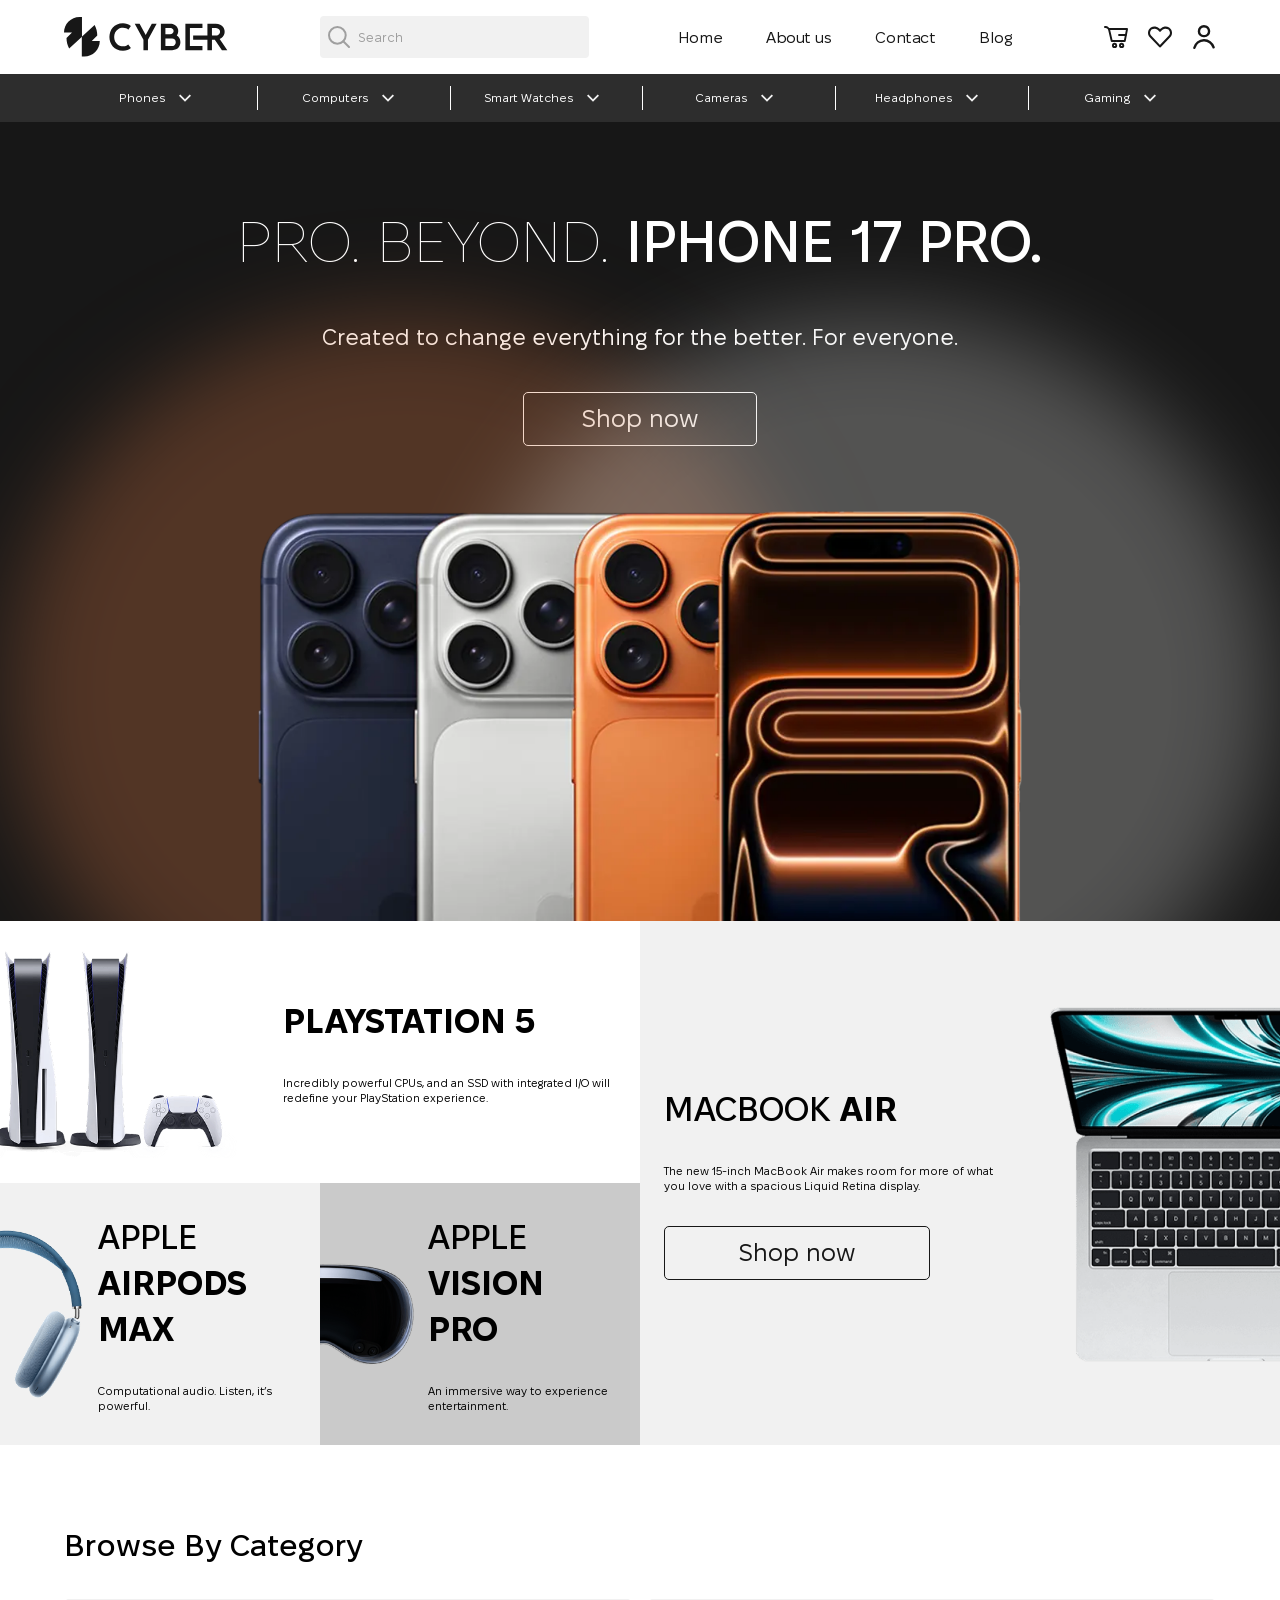
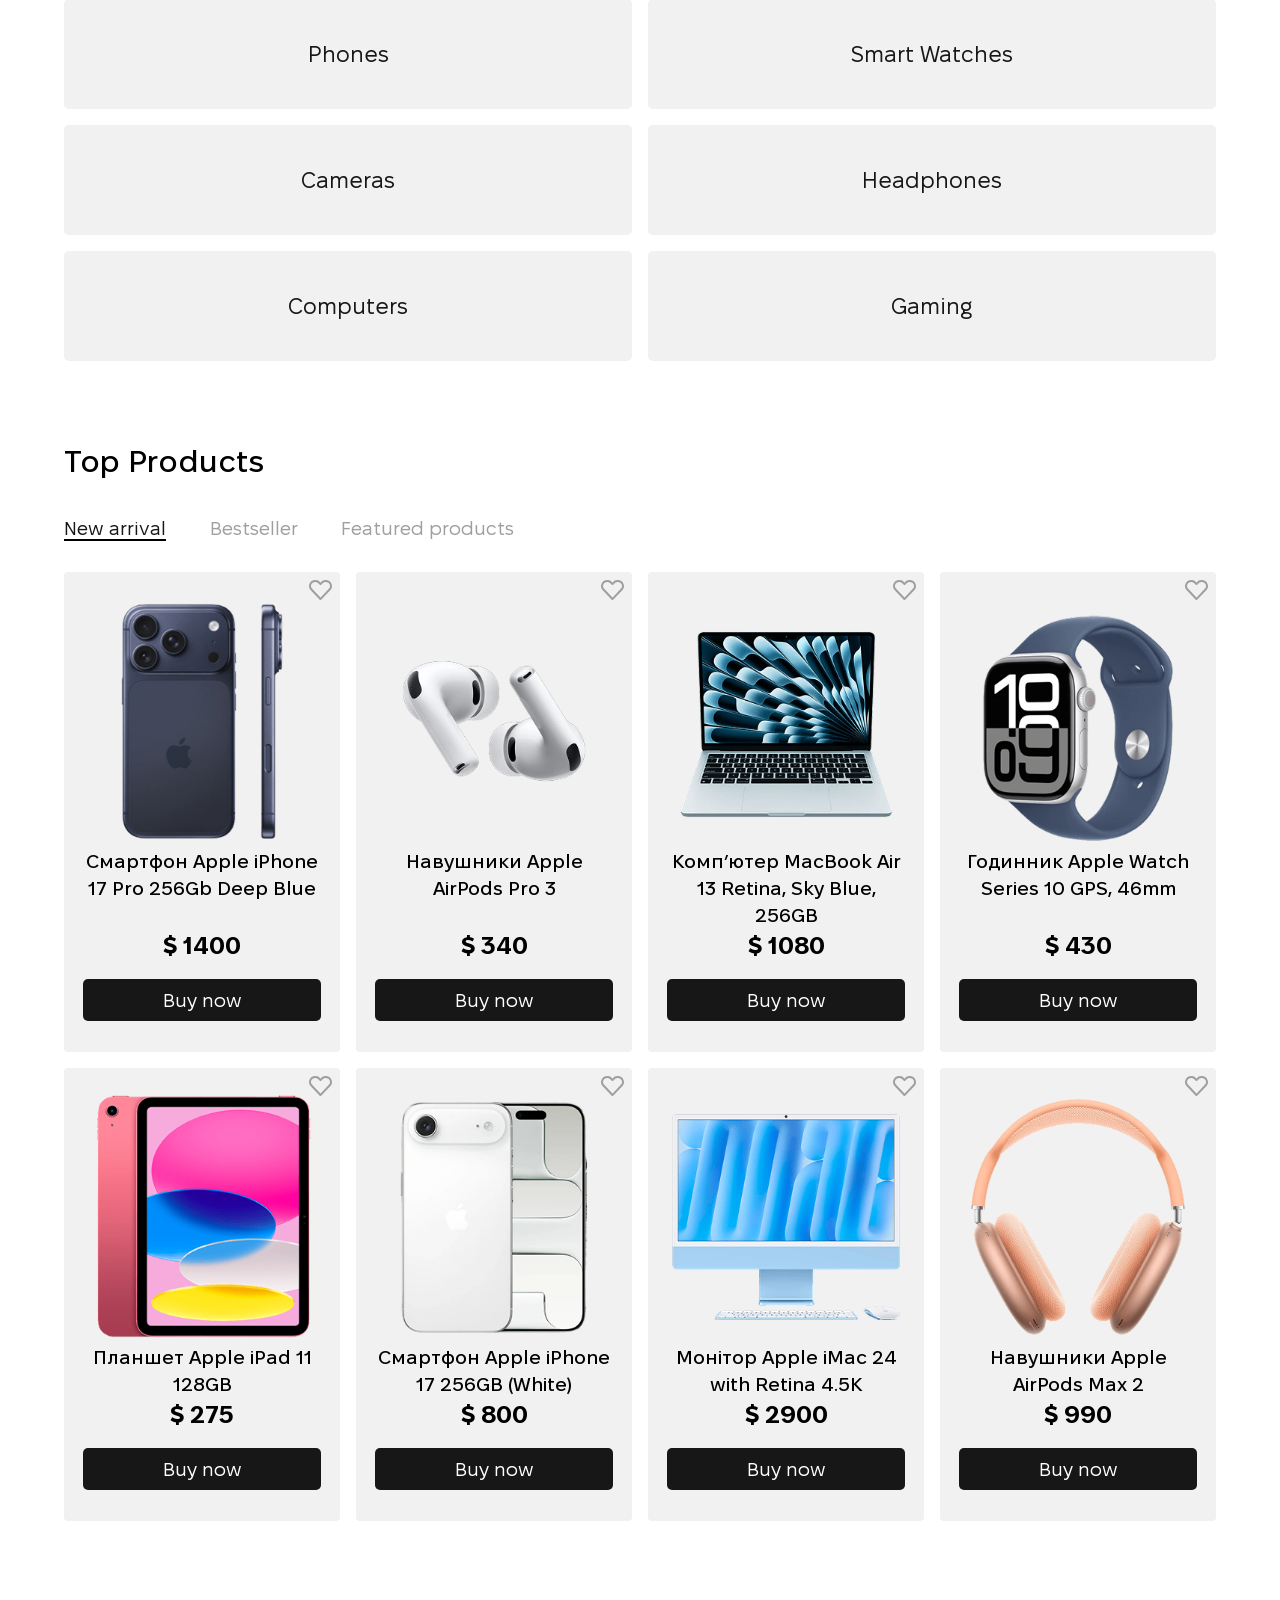
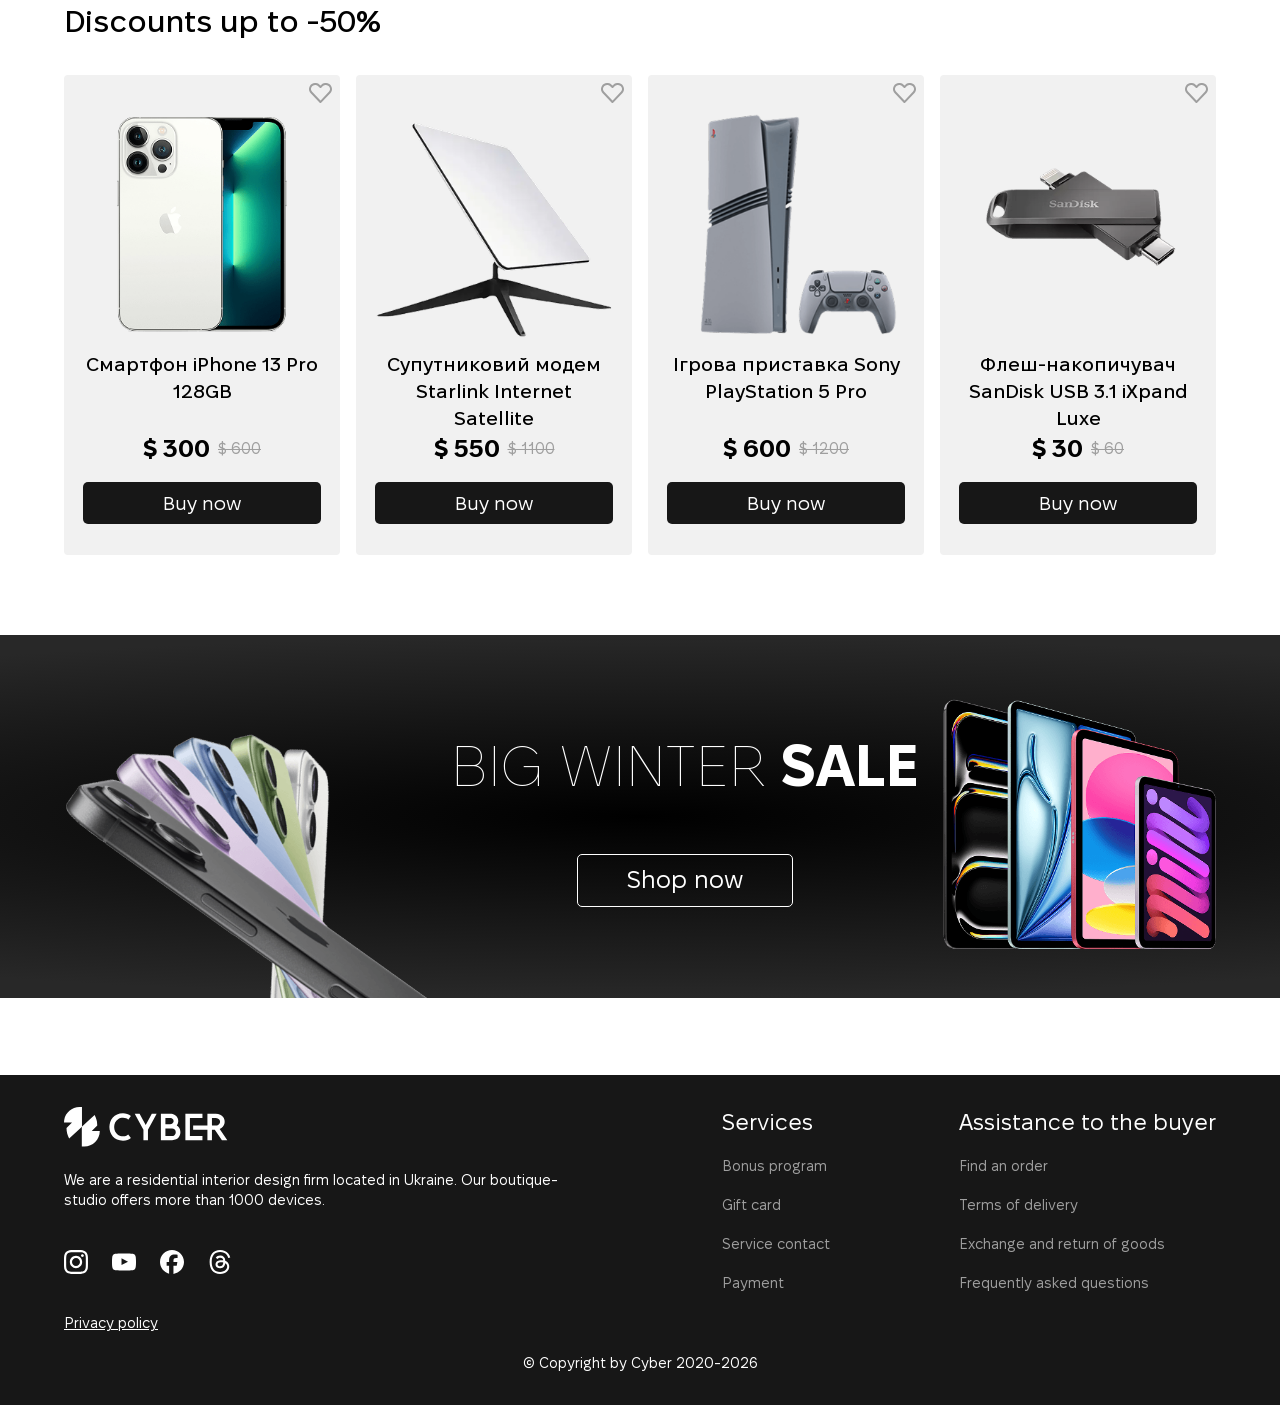
==== commit 6710e616: "started-basket" ====
--- a/index.html
+++ b/index.html
@@ -55,7 +55,7 @@
                         </ul>
                     </div>
                     <ul class="icons disp-flex">
-                        <li><a href="#"><img class="svg" src="img/shop-cart.svg" alt="cart"></a></li>
+                        <li><a href="basket.html"><img class="svg" src="img/shop-cart.svg" alt="cart"></a></li>
                         <li><a href="wishlist.html"><img class="svg" src="img/heart.svg" alt="heart"></a></li>
                         <li><a href="#"><img class="svg" src="img/log-in.svg" alt="log-in"></a></li>
                     </ul>
@@ -555,33 +555,7 @@
             </div>
         </nav>
     </footer>
-    <script>
-        const dark = document.querySelector(".dark-bgc"),
-            grey = document.querySelector(".greybg"),
-            burger = document.querySelector(".for-menu-header"),
-            menu = document.querySelector(".list-header"),
-            cancel = document.querySelector(".cancel"),
-            list = document.querySelector(".phones-hover"),
-            item = document.querySelector(".item-header-relative")
-
-        item.addEventListener("click", function () {
-            list.style.top = "100%"
-            list.style.opacity = "1"
-            grey.style.display = "block"
-        })
-
-        burger.addEventListener("click", function () {
-            menu.style.left = "0";
-            dark.style.display = "block"
-        })
-
-        function cancelBurger() {
-            menu.style.left = "-100%";
-            dark.style.display = "none"
-        }
-        cancel.addEventListener("click", cancelBurger)
-        dark.addEventListener("click", cancelBurger)
-    </script>
+    <script src="js/script.js"></script>
 </body>
 
 </html>
--- a/css/style.css
+++ b/css/style.css
@@ -218,7 +218,7 @@
 .search-input {
     width: 100%;
     width: 21vw;
-    min-height: 5vh;
+    min-height: 4vh;
     border-radius: 5rem;
     border: none;
     background: var(--ligh-gray, #F1F1F1);
@@ -226,10 +226,24 @@
     flex-shrink: 0;
     flex-grow: 1;
     font-size: 20rem;
+    position: relative;
+}
+
+.search-phone {
+    width: 50rem;
+    height: 50rem;
+    display: block;
+    position: absolute;
+    top: 50%;
+    left: 50%;
+    transform: translate(-50%,-50%);
 }
 
 .search-bl {
     max-width: none;
+    position: relative;
+    left: -250%;
+    top: 70px;
 }
 
 .cancel {
@@ -1685,10 +1699,9 @@
 }
 
 .catalog-buttons {
-    display: flex;
-    gap: 5rem;
-    justify-content: space-around;
-    max-width: 450rem;
+    display: grid;
+    grid-template-columns: repeat(2, 1fr);
+    gap: 55px;
 }
 
 .position-r {
@@ -1718,12 +1731,11 @@
     display: block;
     font-size: 24rem;
     text-align: center;
-    max-width: 180rem;
-    width: 100%;
-    height: 34rem;
-    padding: 16rem 9rem;
+    width: 100%;
+    padding: 16.5rem 9rem;
     border-radius: 5px;
     border: 1px solid #9e9e9e;
+    box-sizing: border-box;
 }
 
 .brand {
@@ -1828,26 +1840,29 @@
     padding-top: 50px;
 }
 
+.grey-label {
+    color: #9F9F9F;
+}
+
 .sort-by select {
     border: none;
     border-radius: 5px;
     background: var(--ligh-gray, #F1F1F1);
-    max-width: 270px;
-    width: 100%;
-    min-height: 48px;
+    max-width: 270rem;
+    width: 100%;
     text-align: center;
-    padding: 14px 50px 14px 14px;
+    padding: 14rem 50rem 14rem 14rem;
 }
 
 .sort-by select option {
-    font-size: 16px;
-    font-style: normal;
-    font-weight: 400;
-    line-height: normal;
-
-}
-
-.arrow-select{
+    font-size: 16rem;
+    font-style: normal;
+    font-weight: 400;
+    line-height: normal;
+
+}
+
+.arrow-select {
     top: 50%;
     transform: translateY(-50%);
     right: 15px;
@@ -2071,6 +2086,14 @@
         grid-template-columns: repeat(4, 1fr);
     }
 
+    .search-phone {
+        display: none;
+    }
+
+    .search-bl {
+        left: 0;
+        top: 0;
+    }
 
     .dark-line-list {
         grid-template-columns: repeat(6, 1fr);
@@ -2113,7 +2136,7 @@
 
     .grid-catalog-page {
         display: grid;
-        grid-template-columns: 1fr 70%;
+        grid-template-columns: 468rem 1fr;
         gap: 18rem;
     }
 }
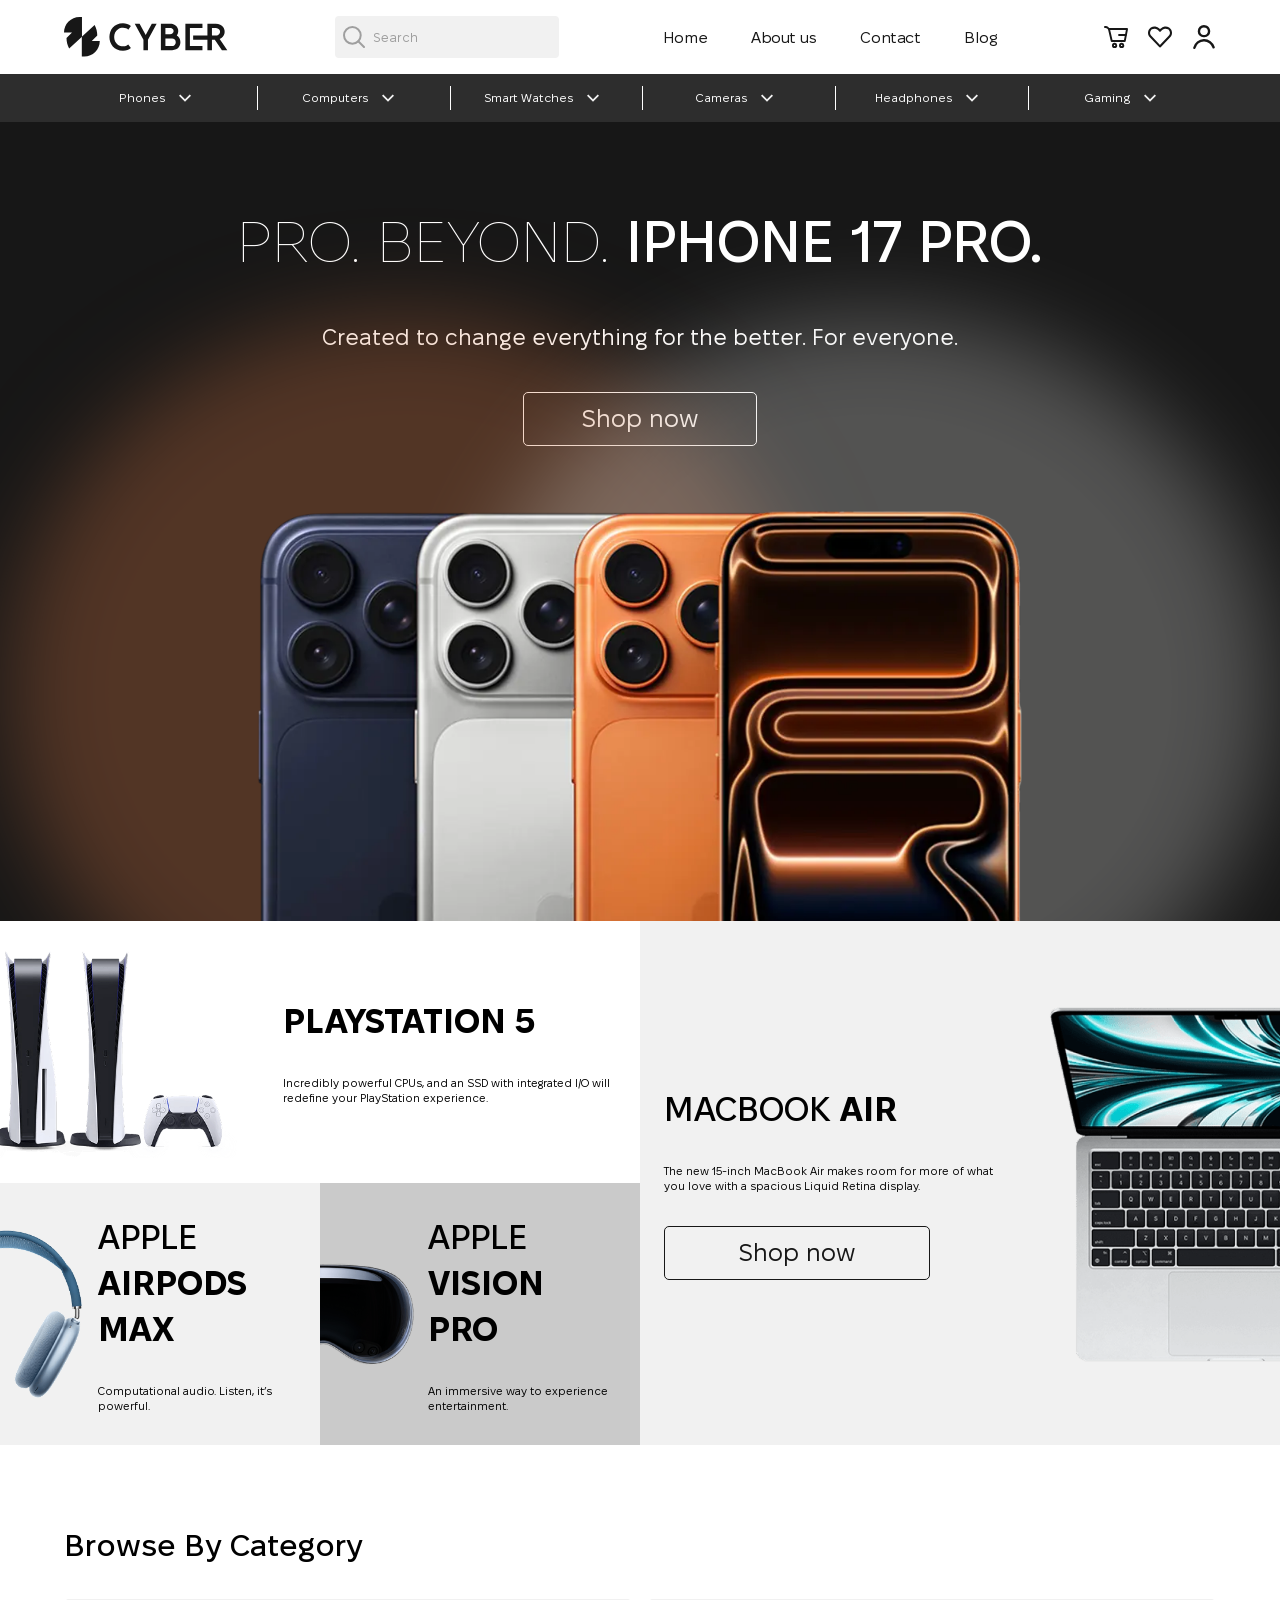
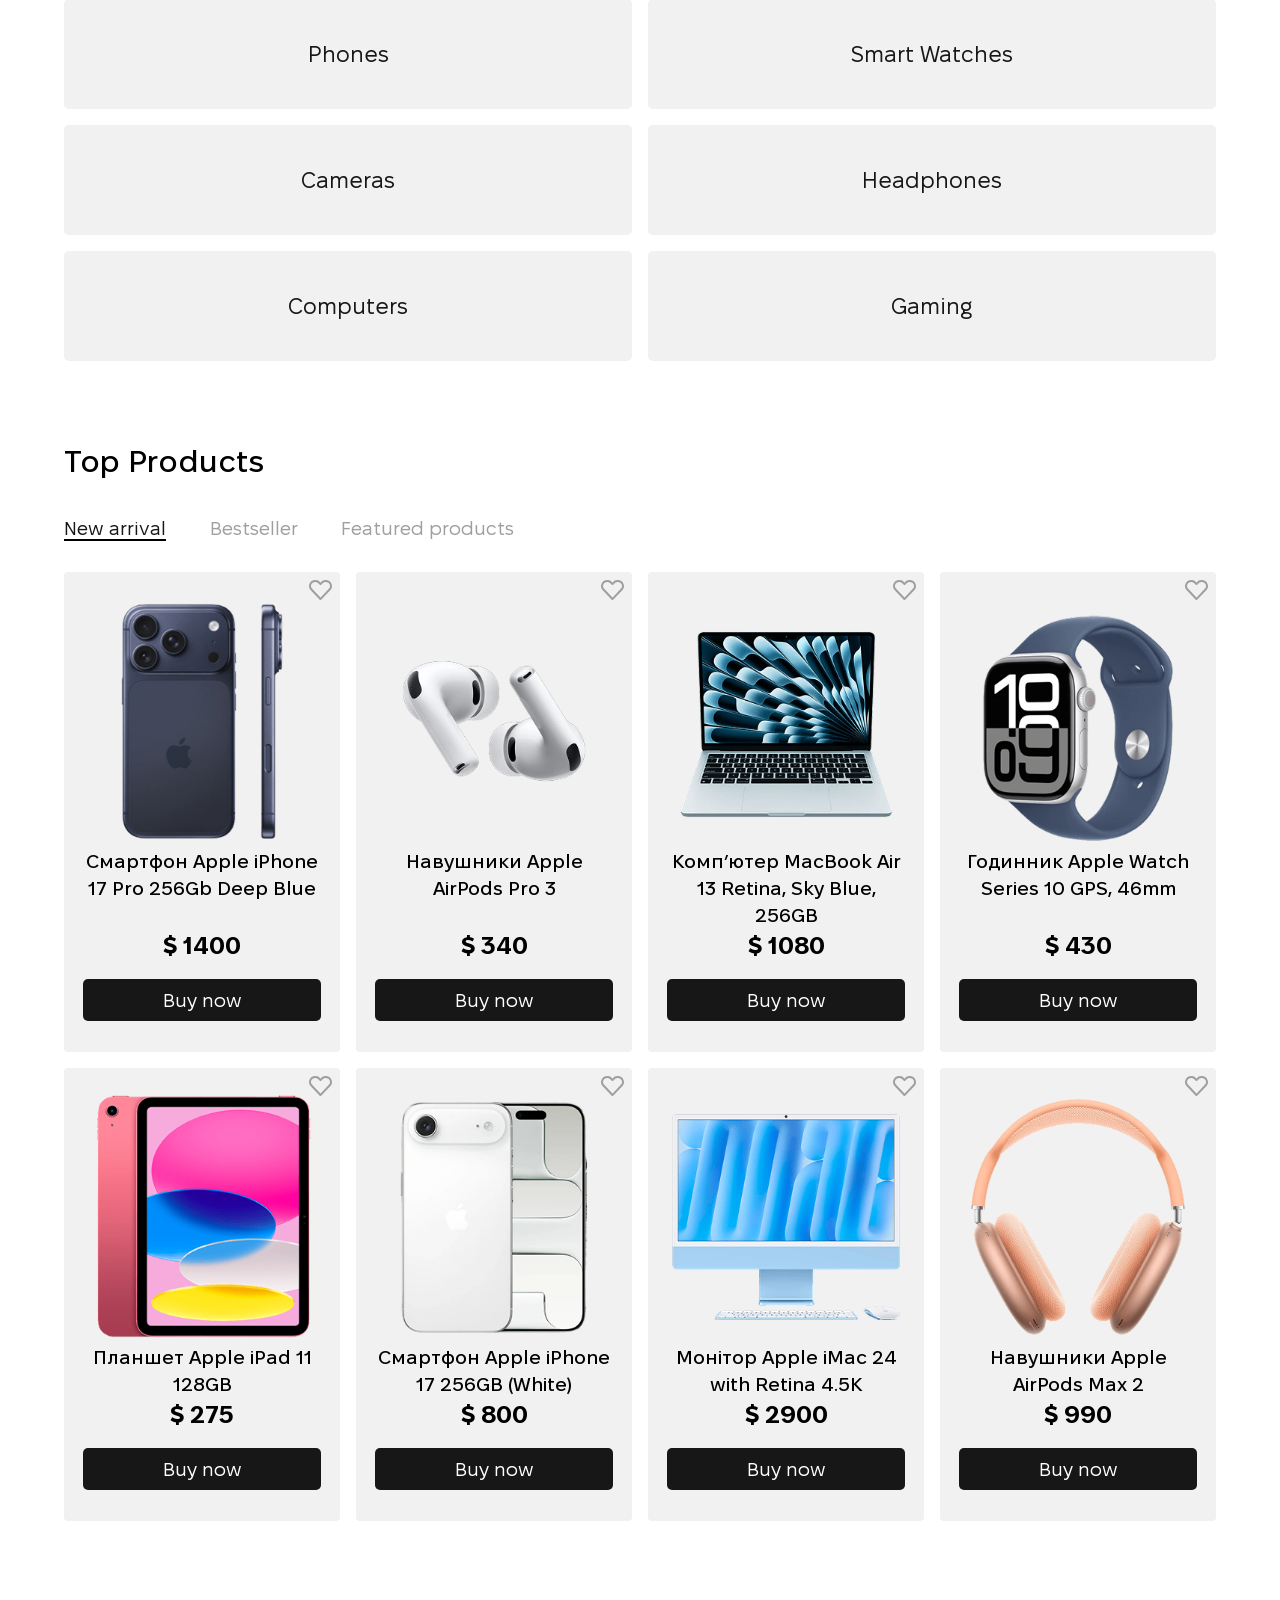
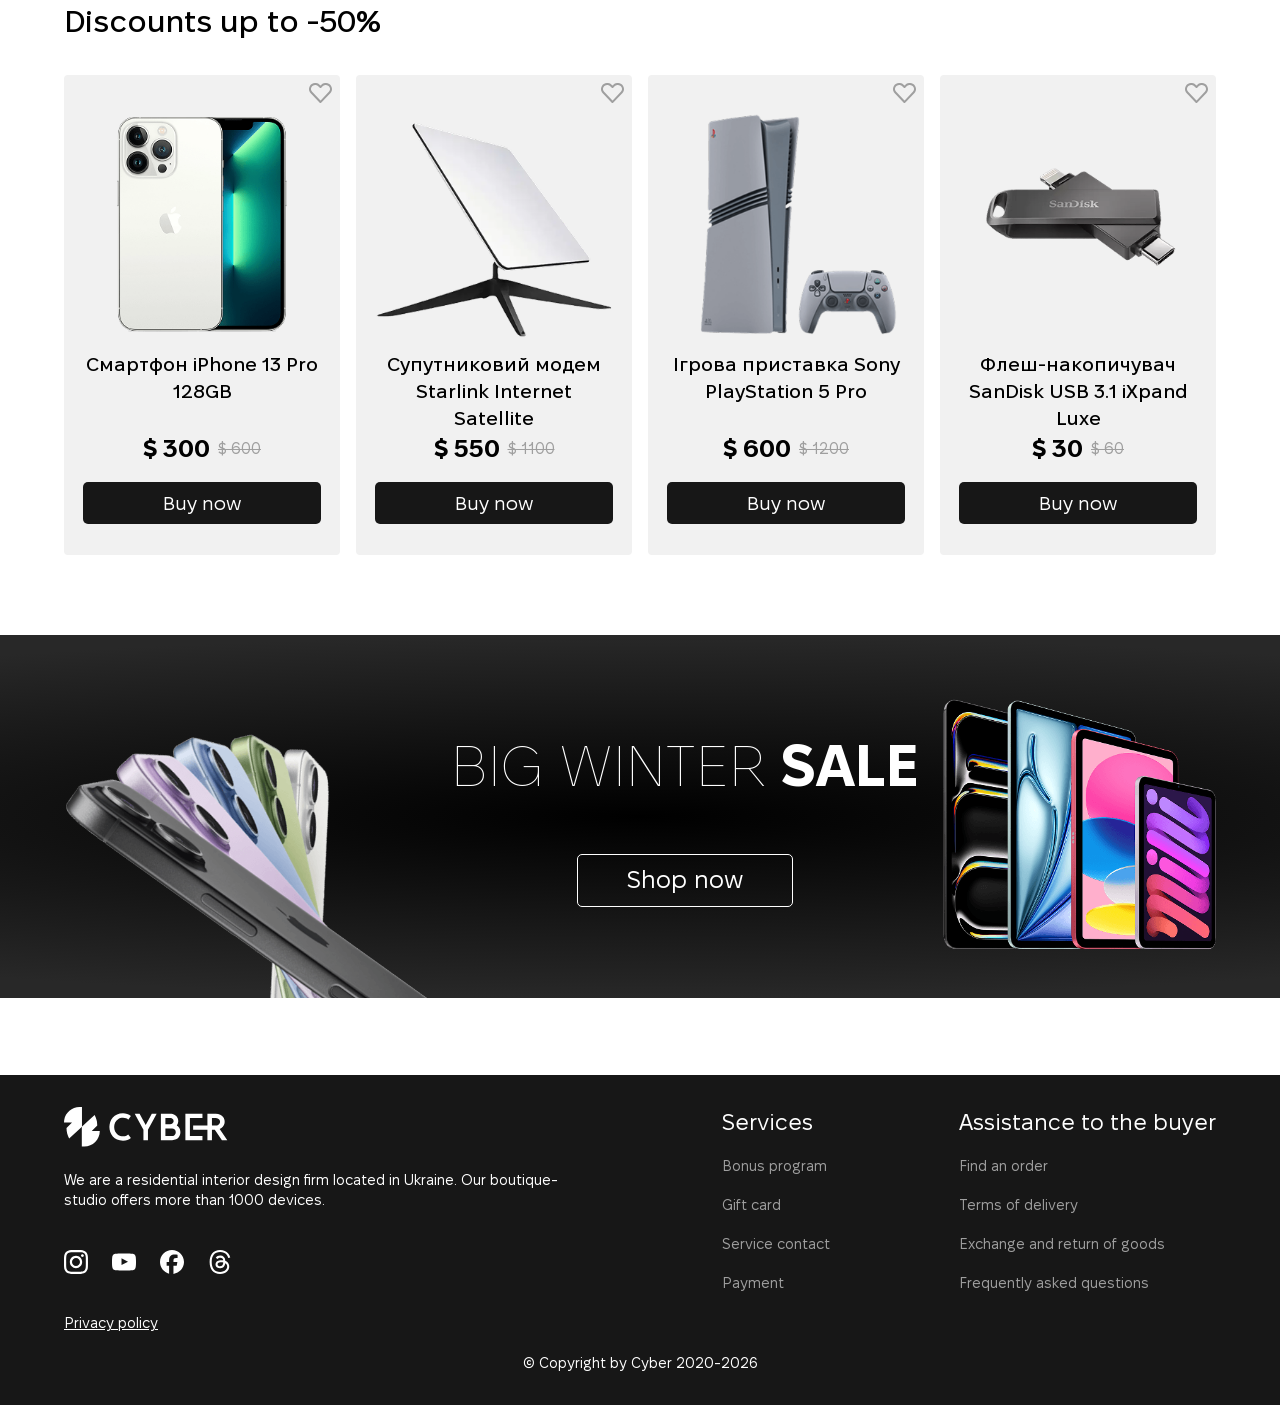
==== commit 959b1c3e: "adaptive-product-try" ====
--- a/index.html
+++ b/index.html
@@ -116,6 +116,17 @@
                 </div>
             </nav>
         </div>
+        <div class="wrapper">
+            <div class="search-adaptive">
+                <div class="position-r search-mobile disp-flex">
+                    <input class="appearance search-input-mobile" type="search" name="search" id="search">
+                    <label class="search position-a" for="search">
+                        <img src="img/search.svg" alt="search">
+                        Search
+                    </label>
+                </div>
+            </div>
+        </div>
     </header>
     <main class="main">
         <section class="iphones-block">
--- a/css/style.css
+++ b/css/style.css
@@ -211,13 +211,12 @@
 }
 
 .searh-img {
-    width: 50rem;
-    height: 50rem;
+    width: 20rem;
+    height: 20rem;
 }
 
 .search-input {
     width: 100%;
-    width: 21vw;
     min-height: 4vh;
     border-radius: 5rem;
     border: none;
@@ -229,6 +228,28 @@
     position: relative;
 }
 
+.search-input-mobile {
+    width: 100%;
+    min-height: 4vh;
+    border-radius: 5px;
+    border: none;
+    background: var(--ligh-gray, #F1F1F1);
+    padding: 15rem;
+    flex-shrink: 0;
+    flex-grow: 1;
+    font-size: 20rem;
+    position: relative;
+}
+
+.disp-none-on-mobile {
+    display: none;
+}
+
+.search-adaptive {
+    padding-top: 10rem;
+}
+
+
 .search-phone {
     width: 50rem;
     height: 50rem;
@@ -236,14 +257,20 @@
     position: absolute;
     top: 50%;
     left: 50%;
-    transform: translate(-50%,-50%);
+    transform: translate(-50%, -50%);
 }
 
 .search-bl {
     max-width: none;
     position: relative;
     left: -250%;
-    top: 70px;
+    top: 44px;
+}
+
+
+.search-mobile {
+    max-width: none;
+    position: relative;
 }
 
 .cancel {
@@ -2006,7 +2033,7 @@
 
 }
 
-@media screen and (min-width:880px) {
+@media screen and (min-width:920px) {
     .list-header li {
         font-size: 18rem;
         padding: 0;
@@ -2090,9 +2117,21 @@
         display: none;
     }
 
+    .search-input {
+        position: relative;
+    }
+
     .search-bl {
         left: 0;
         top: 0;
+    }
+
+    .search-adaptive {
+        display: none;
+    }
+
+    .disp-none-on-mobile {
+        display: block;
     }
 
     .dark-line-list {
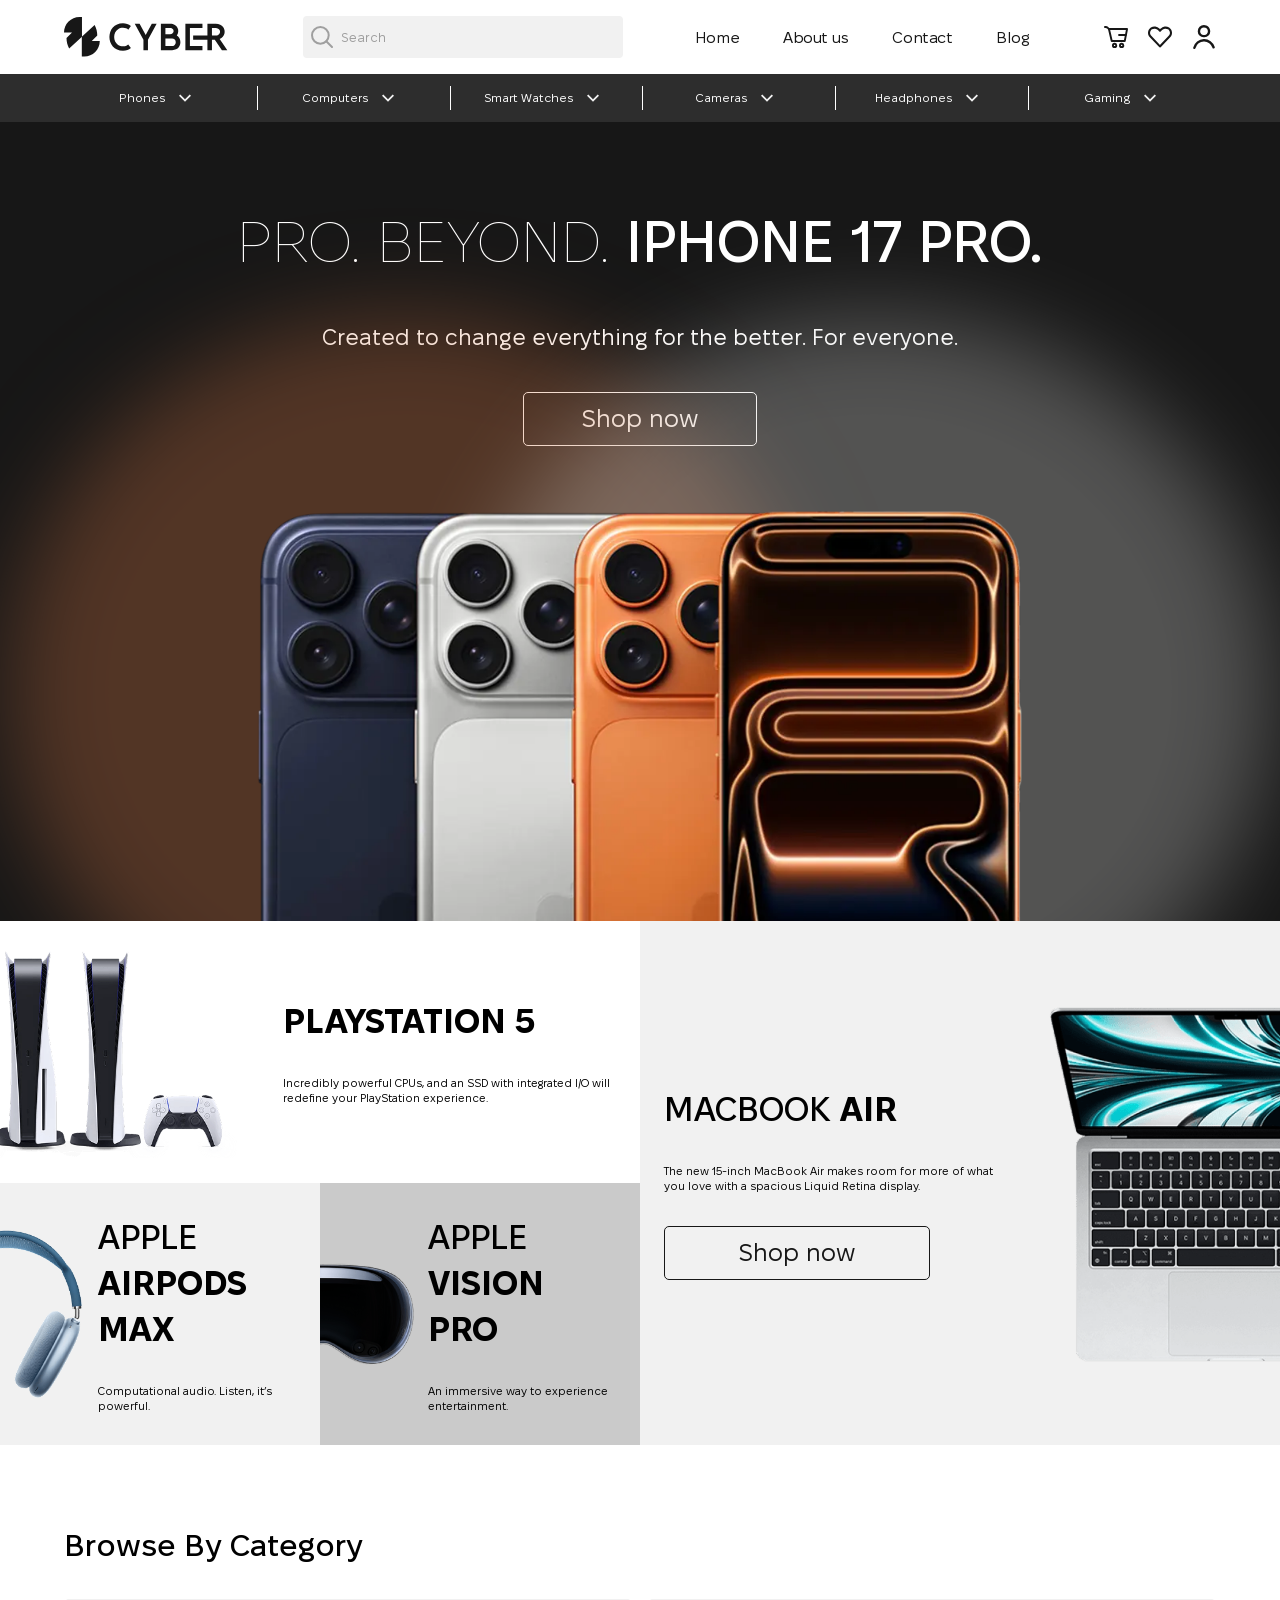
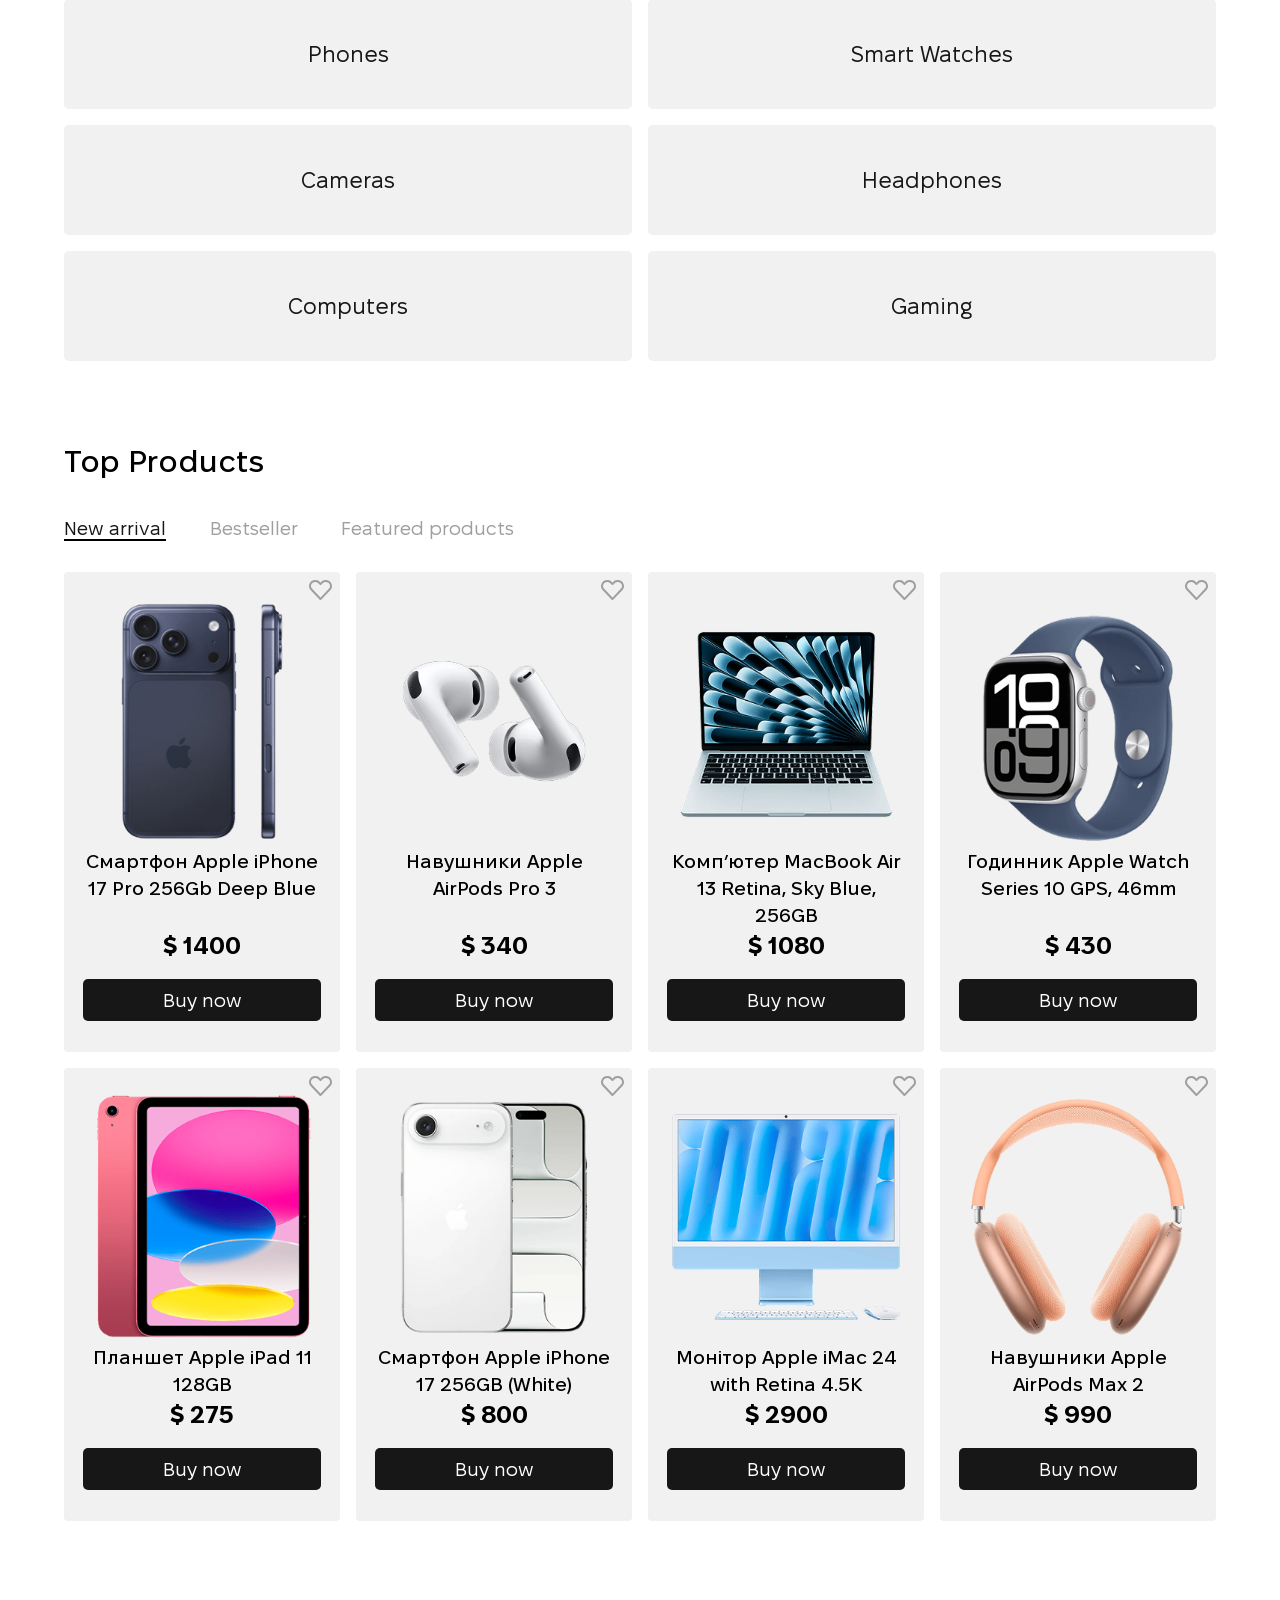
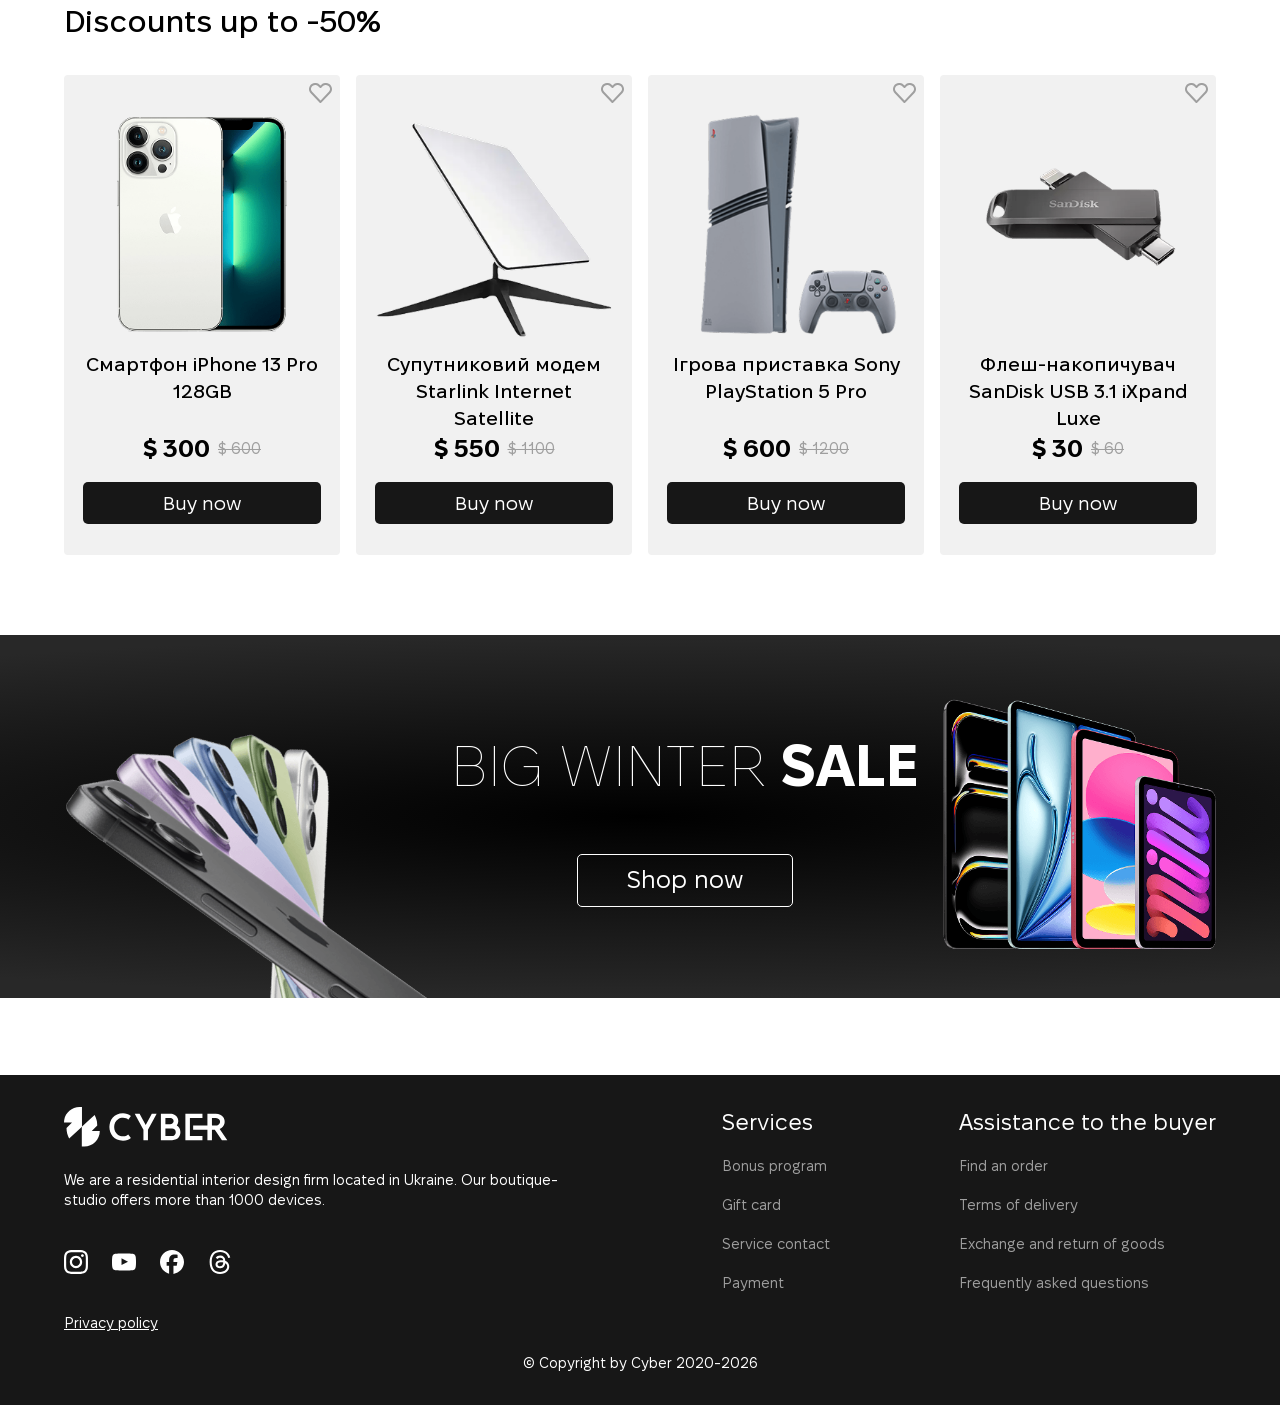
==== commit fe36a4ec: "page-basket" ====
--- a/index.html
+++ b/index.html
@@ -7,19 +7,7 @@
     <meta name="viewport"
         content="width=device-width, user-scalable=yes, initial-scale=1.0, maximum-scale=2.0, minimum-scale=1.0">
     <title>E-com-Cyber - techical shop, apple, android, freeges, main-page</title>
-    <link rel="apple-touch-icon" sizes="57x57" href="/apple-icon-57x57.png">
-    <link rel="apple-touch-icon" sizes="60x60" href="/apple-icon-60x60.png">
-    <link rel="apple-touch-icon" sizes="72x72" href="/apple-icon-72x72.png">
-    <link rel="apple-touch-icon" sizes="76x76" href="/apple-icon-76x76.png">
-    <link rel="apple-touch-icon" sizes="114x114" href="/apple-icon-114x114.png">
-    <link rel="apple-touch-icon" sizes="120x120" href="/apple-icon-120x120.png">
-    <link rel="apple-touch-icon" sizes="144x144" href="/apple-icon-144x144.png">
-    <link rel="apple-touch-icon" sizes="152x152" href="/apple-icon-152x152.png">
-    <link rel="apple-touch-icon" sizes="180x180" href="/apple-icon-180x180.png">
-    <link rel="icon" type="image/png" sizes="192x192" href="/android-icon-192x192.png">
-    <link rel="icon" type="image/png" sizes="32x32" href="/favicon-32x32.png">
-    <link rel="icon" type="image/png" sizes="96x96" href="/favicon-96x96.png">
-    <link rel="icon" type="image/png" sizes="16x16" href="/favicon-16x16.png">
+    <link rel="icon" type="image/png" sizes="16x16" href="img/fav/favicon-16x16.png">
     <link rel="manifest" href="/manifest.json">
     <meta name="msapplication-TileColor" content="#ffffff">
     <meta name="msapplication-TileImage" content="/ms-icon-144x144.png">
--- a/css/style.css
+++ b/css/style.css
@@ -216,6 +216,7 @@
 }
 
 .search-input {
+    min-width: 25vw;
     width: 100%;
     min-height: 4vh;
     border-radius: 5rem;
@@ -246,7 +247,7 @@
 }
 
 .search-adaptive {
-    padding-top: 10rem;
+    padding: 10rem 0;
 }
 
 
@@ -1522,10 +1523,6 @@
 
 .grey-text {
     color: var(--gray-middle, #9F9F9F);
-    font-size: 16rem;
-    font-style: normal;
-    font-weight: 500;
-    line-height: normal;
 }
 
 .dark-text {
@@ -1785,7 +1782,8 @@
 }
 
 .border-cat {
-    padding: 29rem 0;
+    padding-bottom: 29rem;
+    margin-bottom: 29rem;
     border-bottom: 1px solid #9f9f9f;
 }
 
@@ -1895,6 +1893,206 @@
     right: 15px;
 }
 
+/* basket */
+
+/* no wrap text */
+.no-wrap-text {
+    white-space: nowrap;
+}
+
+/*  */
+
+.price-input-basket {
+    font-size: 26rem;
+    font-style: normal;
+    font-weight: 600;
+    line-height: normal;
+}
+
+.checkout-btn {
+    color: #FFF;
+    font-size: 24rem;
+    font-style: normal;
+    font-weight: 400;
+    line-height: normal;
+    border-radius: 5px;
+    border: 1px solid var(--text-color, #171717);
+    background: var(--text-color, #171717);
+    width: 100%;
+    padding: 15rem 0;
+}
+
+.smaller-price-input-basket {
+    font-size: 24rem;
+    font-style: normal;
+    font-weight: 500;
+    line-height: normal;
+}
+
+.space-beetwen {
+    justify-content: space-between;
+}
+
+.input-basket-user-info {
+    border-radius: 10rem;
+    border: 1px solid #9F9F9F;
+    padding: 44rem 15rem;
+    width: 100%;
+    box-sizing: border-box;
+}
+
+.for-padding-price {
+    padding-bottom: 22rem;
+}
+
+.head-input-basket {
+    font-size: 28rem;
+    font-style: normal;
+    font-weight: 500;
+    line-height: normal;
+}
+
+.head-input-basket-first {
+    padding-bottom: 30rem;
+}
+
+.padding-from-head {
+    padding: 30rem 0 32rem;
+}
+
+.padding-from-head-to-btn {
+    padding: 30rem 0 56rem;
+}
+
+.text-for-input-basket {
+    padding-bottom: 12rem;
+}
+
+.text-for-input-basket-second {
+    padding-top: 25rem;
+}
+
+.grid-basket {
+    display: grid;
+    grid-template-columns: 1fr;
+    gap: 50rem;
+    justify-content: space-between;
+    padding-bottom: 100rem;
+}
+
+.grid-row-tree {
+    display: grid;
+    grid-template-rows: repeat(3, 1fr);
+    gap: 20rem;
+    min-width: 500px;
+    height: 100%;
+}
+
+.scroll-adaptive {
+    overflow-x: scroll;
+    display: inline-block;
+}
+
+.aspect-img-basket img {
+    aspect-ratio: 17/25;
+    max-width: 102rem;
+    width: 100%;
+}
+
+.aspect-img-basket {
+    max-width: 102rem;
+}
+
+.second-head-basket {
+    max-width: 240rem;
+    font-size: 18rem;
+    font-style: normal;
+    font-weight: 500;
+    line-height: 1.22;
+}
+
+.info-basket {
+    font-size: 14rem;
+    font-style: normal;
+    font-weight: 500;
+    line-height: normal;
+}
+
+.info-div-basket {
+    padding-top: 20rem;
+    display: flex;
+    flex-direction: column;
+    gap: 15rem;
+}
+
+.enter-promo {
+    border-radius: 5px;
+    border: 1px solid #9F9F9F;
+    width: 100%;
+    box-sizing: border-box;
+    min-height: 50rem;
+    padding: 0 20rem;
+}
+
+.enter-promo-label {
+    left: 20rem;
+    top: 50%;
+    transform: translateY(-50%);
+}
+
+.standart-text {
+    font-size: 18rem;
+    font-style: normal;
+    font-weight: 400;
+    line-height: normal;
+}
+
+.button-submit-basket {
+    appearance: none;
+    min-width: 26px;
+    width: 100%;
+    padding: 2rem;
+    font-size: 24rem;
+    border: 1px solid #9f9f9f;
+    border-radius: 7rem;
+}
+
+.label-basket {
+    font-size: 14rem;
+    left: 50%;
+    top: 50%;
+    transform: translate(-50%, -50%);
+    max-width: 6rem;
+}
+
+.input-basket {
+    appearance: none;
+    outline: none;
+    border: none;
+    max-width: 6rem;
+}
+
+.price-basket {
+    font-size: 30rem;
+    font-style: normal;
+    font-weight: 600;
+    line-height: normal;
+}
+
+.product-page {
+    box-sizing: border-box;
+    width: 100%;
+    height: 100%;
+    background-color: #F1F1F1;
+    padding: 25rem 30rem;
+    border-radius: 8rem;
+}
+
+.product-info-flex {
+    justify-content: space-between;
+    height: 100%;
+}
+
 @media screen and (min-width:320px) {
     .icons {
         display: flex;
@@ -2099,6 +2297,21 @@
 
 }
 
+@media screen and (min-width:1050px) {
+    .grid-basket {
+        grid-template-columns: 1fr 490rem;
+        gap: 90rem;
+    }
+
+    .input-basket-user-info {
+        padding: 44rem 35rem;
+    }
+
+    .scroll-adaptive {
+        overflow-x: auto;
+    }
+}
+
 @media screen and (min-width:1200px) {
     .grid-for-buttons {
         grid-template-columns: repeat(2, 1fr);
@@ -2199,6 +2412,10 @@
         font-size: 1.3px;
     }
 
+    .search-input {
+        min-width: 18vw;
+    }
+
     .wrapper-con {
         max-width: none;
     }
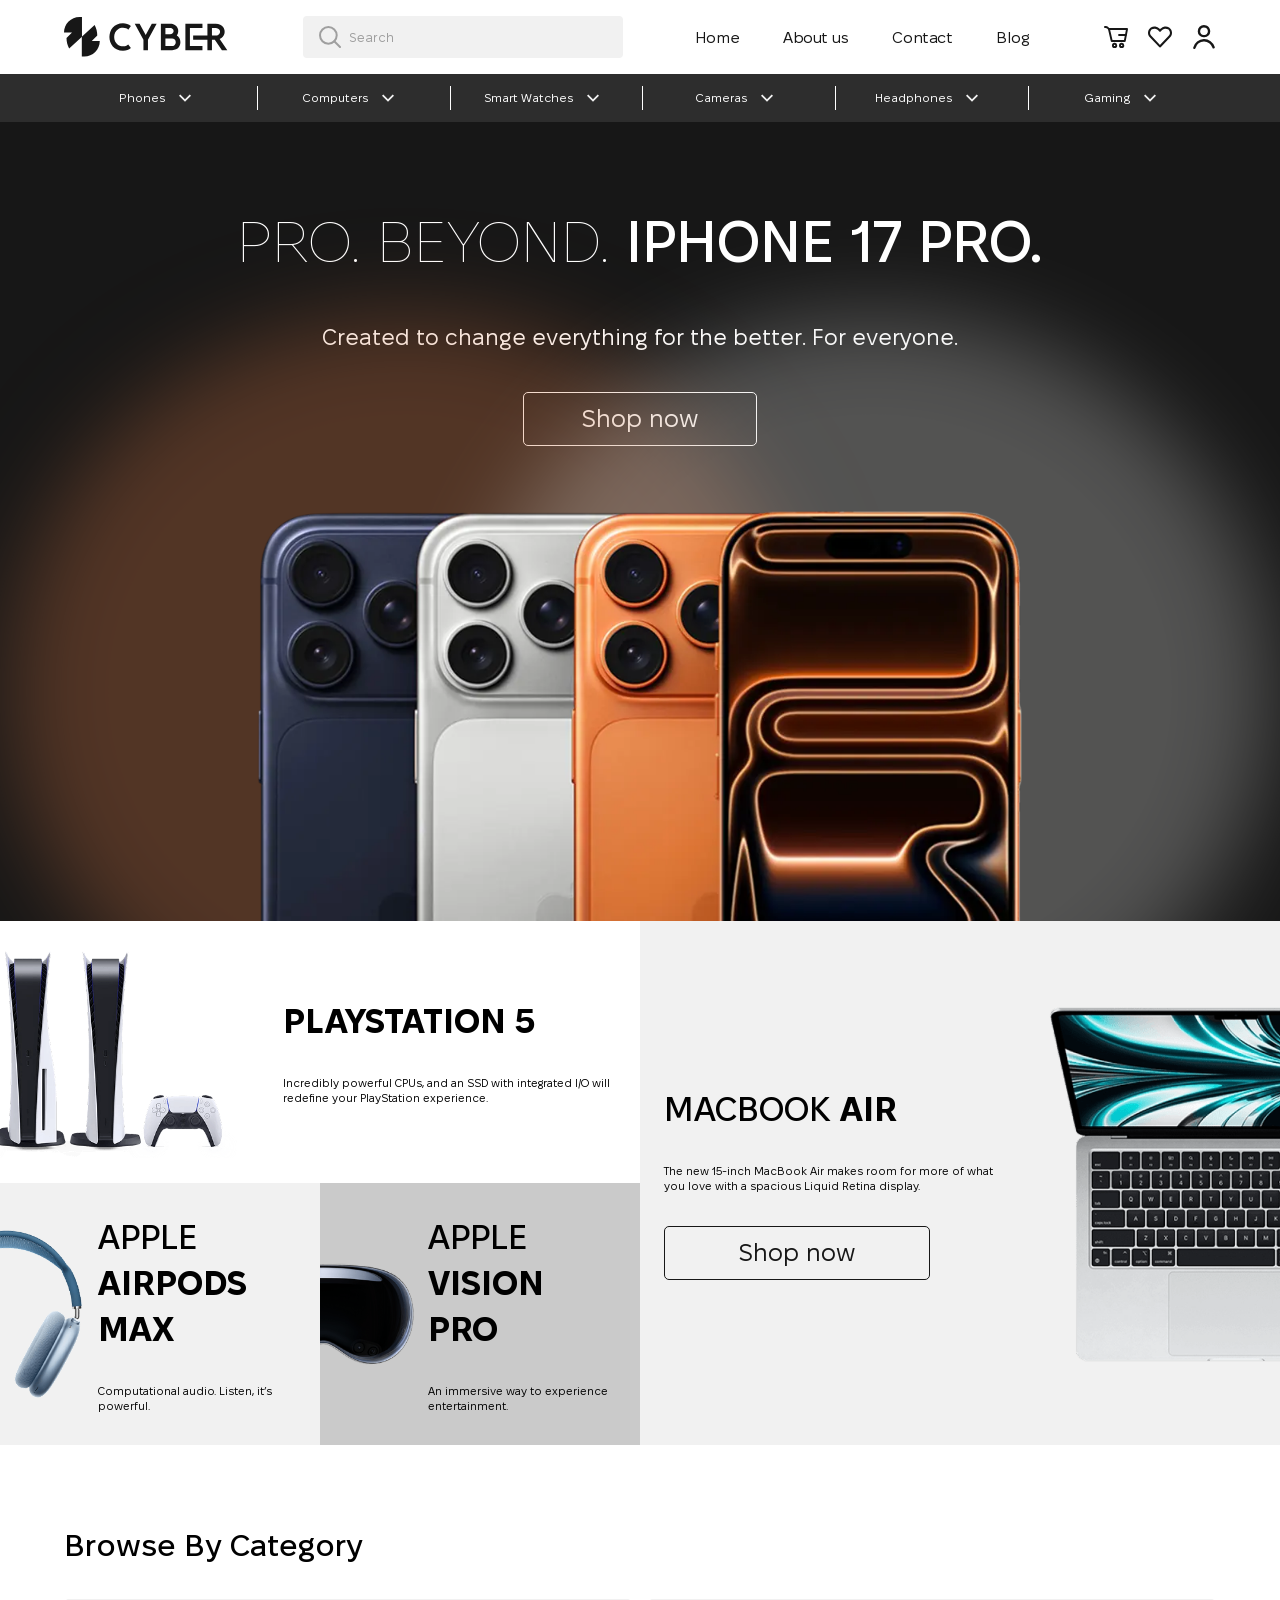
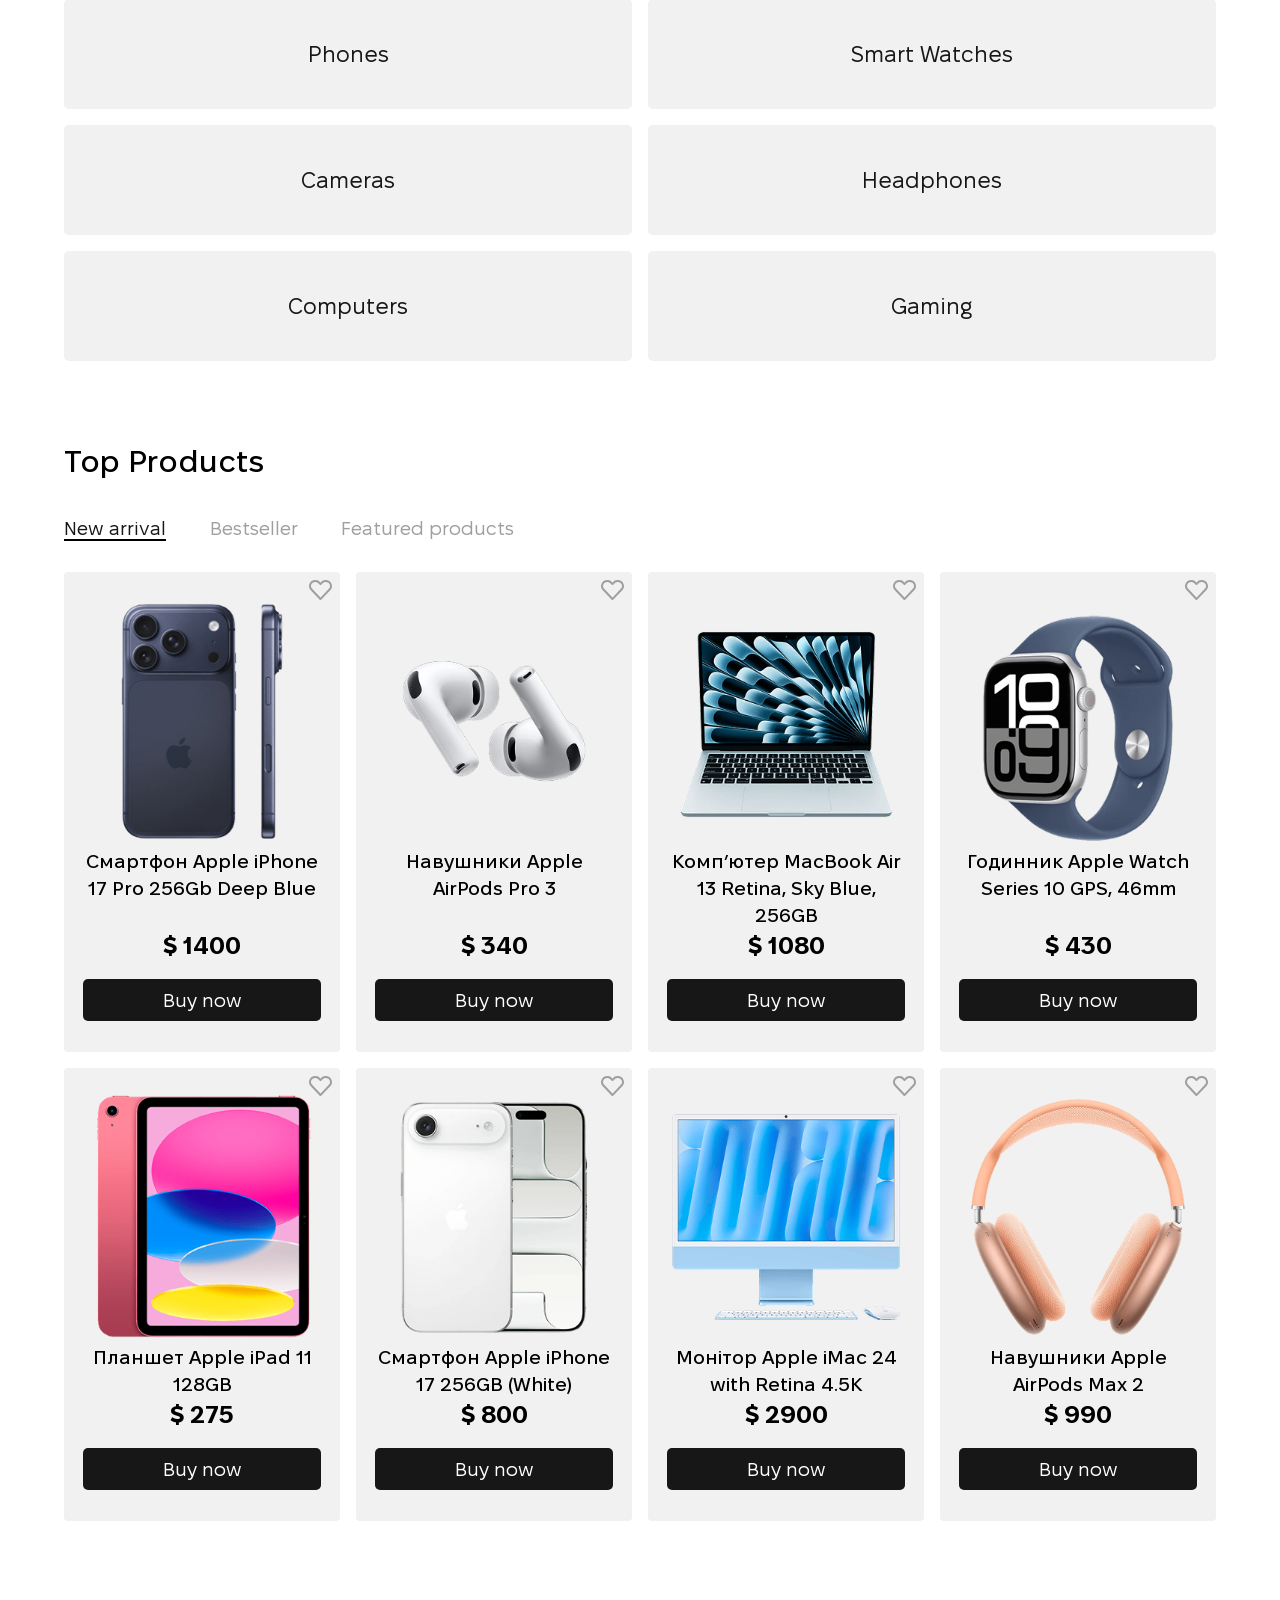
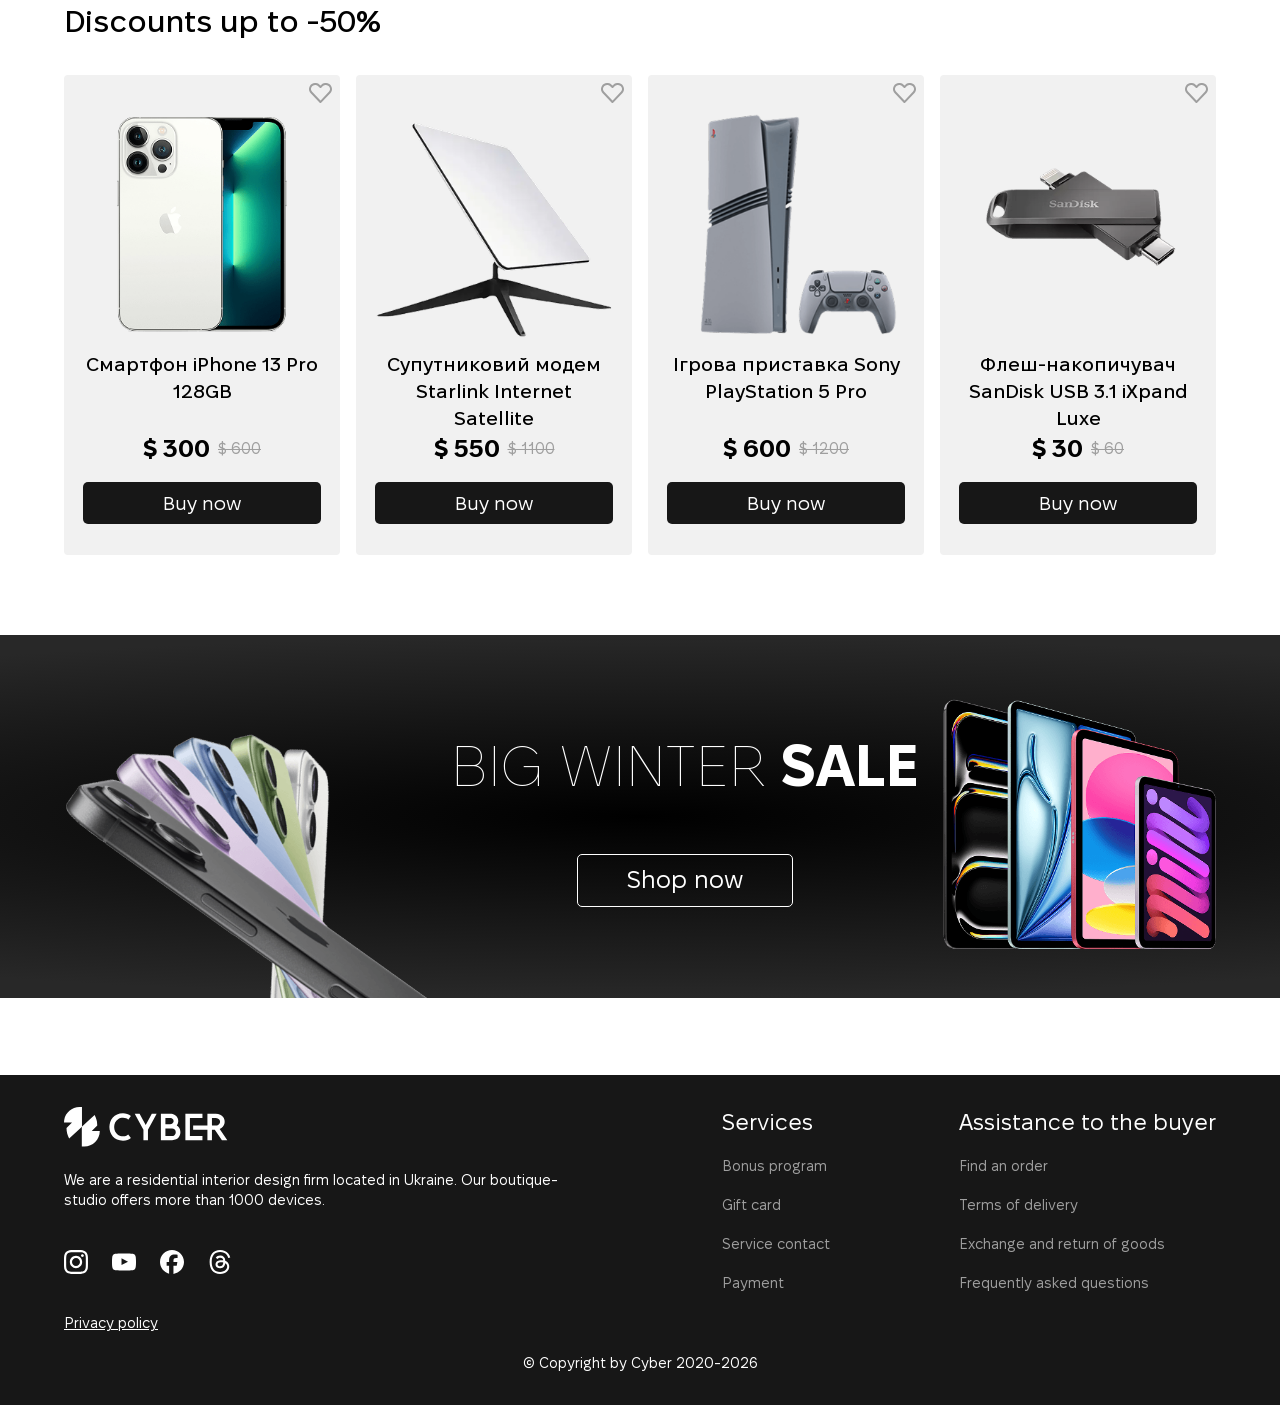
==== commit 646d73ab: "popup-full-ready" ====
--- a/index.html
+++ b/index.html
@@ -17,6 +17,40 @@
 <body>
     <div class="greybg"></div>
     <div class="dark-bgc"></div>
+    <div class="main-div-in-popup">
+        <img src="img/closepopup.svg" alt="close popup" class="closepopup">
+        <div class="popup">
+            <div class="grid-button-popup">
+                <a class="button-switch active" data-reg="singIn" href="#">Log in</a>
+                <a class="button-switch" data-reg="singUp" href="#">Sing up</a>
+            </div>
+            <form action="#" method="post">
+                <div class="singIn block-reg active">
+                    <div class="padding-bottom-20rem"><label class="label-popup" for="EmailPhone">E-mail or phone</label>
+                    <input class="appearance input-popup" type="text" name="EmailPhone" id="EmailPhone" placeholder="Enter your email or phone"></div>
+                    <div class="padding-bottom-17rem"><label class="label-popup" for="password">Password</label>
+                    <input class="appearance input-popup" type="password" name="password" id="password" placeholder="*********"></div>
+                    <a class="grey-text forgot-password disp-block" href="#">Forgot password?</a>
+                    <button type="submit" class="button-popup disp-block">Log in</button>
+                </div>
+            </form>
+            <form action="#" method="post">
+                <div class="singUp block-reg">
+                    <div class="padding-bottom-20rem"><label class="label-popup" for="firstName">First name</label>
+                    <input class="appearance input-popup" type="text" name="EmailPhone" id="firstName" placeholder="Enter your first name"></div>
+                    <div class="padding-bottom-20rem"><label class="label-popup" for="second-name">second name</label>
+                    <input class="appearance input-popup" type="text" name="EmailPhone" id="second-name" placeholder="Enter your second name"></div>
+                    <div class="padding-bottom-20rem"><label class="label-popup" for="EmailPhone">E-mail or phone</label>
+                    <input class="appearance input-popup" type="text" name="EmailPhone" id="EmailPhone" placeholder="Enter your email or phone"></div>
+                    <div class="padding-bottom-20rem"><label class="label-popup" for="password">Password</label>
+                    <input class="appearance input-popup" type="password" name="password" id="password" placeholder="*********"></div>
+                    <div class="padding-bottom-30rem"><label class="label-popup" for="repeat-password">Repeat password</label>
+                    <input class="appearance input-popup" type="password" name="repeat-password" id="repeat-password" placeholder="*********"></div>
+                    <button type="submit" class="button-popup disp-block">Sign up</button>
+                </div>
+            </form>
+        </div>
+    </div>
     <header class="header">
         <nav class="wrapper">
             <div class="for-aling-items">
@@ -45,7 +79,7 @@
                     <ul class="icons disp-flex">
                         <li><a href="basket.html"><img class="svg" src="img/shop-cart.svg" alt="cart"></a></li>
                         <li><a href="wishlist.html"><img class="svg" src="img/heart.svg" alt="heart"></a></li>
-                        <li><a href="#"><img class="svg" src="img/log-in.svg" alt="log-in"></a></li>
+                        <li><a href="#"><img class="svg svg-log-in" src="img/log-in.svg" alt="log-in"></a></li>
                     </ul>
                     <picture class="for-menu-header"><img src="img/burger.svg" alt="burger"></picture>
                 </div>
--- a/css/style.css
+++ b/css/style.css
@@ -95,6 +95,18 @@
     width: 90%;
 }
 
+.wrapper-basket {
+    max-width: 1430px;
+    margin: 0 auto;
+    width: 90%;
+}
+
+.wrapper-or {
+    margin: 0 auto;
+    width: 90%;
+    max-width: 850px;
+}
+
 ul,
 ol {
     list-style: none;
@@ -143,11 +155,13 @@
     flex-direction: row;
     align-items: center;
     left: 10rem;
+    top: 50%;
+    left: 20rem;
+    transform: translatey(-50%);
 }
 
 .search label {
     z-index: 3;
-
 }
 
 .gap-forty {
@@ -672,6 +686,11 @@
     display: block;
 }
 
+
+.disp-block{
+    display: block;
+}
+
 .ul-category-list {
     display: flex;
     max-width: 617rem;
@@ -1523,6 +1542,7 @@
 
 .grey-text {
     color: var(--gray-middle, #9F9F9F);
+    font-size: 16rem;
 }
 
 .dark-text {
@@ -1541,6 +1561,7 @@
     justify-content: center;
     grid-column: 1 / 2;
     grid-row: 2 / 3;
+    box-sizing: border-box;
 }
 
 .img-container-two {
@@ -1552,6 +1573,7 @@
     justify-content: center;
     grid-column: 1 / 2;
     grid-row: 1 / 2;
+    box-sizing: border-box;
 }
 
 .img-container-one {
@@ -1563,6 +1585,18 @@
     justify-content: center;
     grid-column: 2 / 4;
     grid-row: 1 / 3;
+    box-sizing: border-box;
+}
+
+.img-container-one img{
+    aspect-ratio: 163/239;
+    object-fit: contain;
+}
+
+.img-container img,
+.img-container-two img{
+    max-height: 272rem;
+    object-fit: contain;
 }
 
 .head-product {
@@ -1910,16 +1944,24 @@
 }
 
 .checkout-btn {
+    display: block;
+    text-align: center;
     color: #FFF;
     font-size: 24rem;
     font-style: normal;
     font-weight: 400;
     line-height: normal;
     border-radius: 5px;
-    border: 1px solid var(--text-color, #171717);
-    background: var(--text-color, #171717);
+    border: 1px solid #171717;
+    background: #171717;
     width: 100%;
     padding: 15rem 0;
+    transition: 0.4s;
+}
+
+.checkout-btn:hover {
+    background: #FFF;
+    color: #171717;
 }
 
 .smaller-price-input-basket {
@@ -1961,7 +2003,7 @@
 }
 
 .padding-from-head-to-btn {
-    padding: 30rem 0 56rem;
+    padding: 30rem 0 40rem;
 }
 
 .text-for-input-basket {
@@ -1984,23 +2026,12 @@
     display: grid;
     grid-template-rows: repeat(3, 1fr);
     gap: 20rem;
-    min-width: 500px;
     height: 100%;
 }
 
-.scroll-adaptive {
-    overflow-x: scroll;
-    display: inline-block;
-}
-
 .aspect-img-basket img {
-    aspect-ratio: 17/25;
-    max-width: 102rem;
-    width: 100%;
-}
-
-.aspect-img-basket {
-    max-width: 102rem;
+    aspect-ratio: 102/150;
+    width: 100%;
 }
 
 .second-head-basket {
@@ -2049,12 +2080,20 @@
 
 .button-submit-basket {
     appearance: none;
-    min-width: 26px;
-    width: 100%;
-    padding: 2rem;
-    font-size: 24rem;
+    min-height: 26rem;
+    box-sizing: border-box;
+    min-width: 28rem;
+    width: 100%;
     border: 1px solid #9f9f9f;
+    color: #9F9F9F;
     border-radius: 7rem;
+}
+
+.input-basket,
+.label-basket {
+    background-color: #F1F1F1;
+    border: none;
+    outline: none;
 }
 
 .label-basket {
@@ -2063,6 +2102,7 @@
     top: 50%;
     transform: translate(-50%, -50%);
     max-width: 6rem;
+    font-weight: 500;
 }
 
 .input-basket {
@@ -2088,9 +2128,331 @@
     border-radius: 8rem;
 }
 
+.union {
+    right: 29rem;
+    top: 20rem;
+}
+
 .product-info-flex {
     justify-content: space-between;
     height: 100%;
+    flex-wrap: wrap;
+}
+
+/* login/singin */
+.button-switch {
+    font-size: 20px;
+    font-style: normal;
+    font-weight: 400;
+    line-height: normal;
+    text-decoration: none;
+    background-color: #FFF;
+    border: 1px solid #171717;
+    color: #171717;
+    border-radius: 5rem;
+    width: 100%;
+    text-align: center;
+    padding: 17rem 5rem;
+    box-sizing: border-box;
+}
+/* paddings */
+.padding-bottom-30rem{
+    padding-bottom: 30rem;
+}
+
+.padding-bottom-20rem{
+    padding-bottom: 20rem;
+}
+.padding-bottom-17rem{
+    padding-bottom: 17rem;
+}
+/*  */
+
+/* login */
+.input-popup {
+    width: 100%;
+    border-radius: 5rem;
+    padding: 18rem 20rem;
+    border: 1px solid #9f9f9f;
+    box-sizing: border-box;
+}
+
+.label-popup{
+    padding-bottom: 12rem;
+    display: block;
+}
+
+/* singin */
+/*  */
+.button-switch.active {
+    background: #171717;
+    color: #FFF;
+}
+
+.grid-button-popup {
+    display: grid;
+    grid-template-columns: repeat(2, 1fr);
+    gap: 15rem;
+    box-sizing: border-box;
+    padding-bottom: 26rem;
+}
+
+.main-div-in-popup{
+    position: fixed;
+    left: -200%;
+    top: 50%;
+    transform: translate(-50%, -50%);
+    z-index: 24;
+    transition: 0.4s;
+    display: flex; 
+    align-items: flex-start;
+    gap: 11rem;
+    min-width: 15vw;
+}
+
+.popup {
+    font-size: 20rem;
+    padding: 40rem 50rem;
+    min-width: 35vw;
+    width: 100%;
+    min-height: 30vh;
+    background-color: #FFF;
+    border-radius: 15rem;
+}
+
+.closepopup{
+    padding: 12rem;
+    border-radius: 50%;
+    background-color: #fff;
+    max-width: 40rem;
+    order: 2;
+}
+
+.arrow-select{
+    top: 50%;
+    transform: translateY(-50%);
+    right: 20rem;
+    max-width: 11rem;
+}
+
+.button-popup{
+    width: 100%;
+    text-align: center;
+    padding: 22rem 10rem;
+    border: 1px solid #171717;
+    box-sizing: border-box;
+    background-color: #171717;
+    text-decoration: none;
+    color: #fff;
+    font-size: 30rem;
+    border-radius: 5rem;
+    transition: 0.4s;
+}
+
+.button-popup:hover{
+    background-color: #fff;
+    color: #171717;
+}
+
+.forgot-password{
+    padding-bottom: 30rem;
+}
+
+.block-reg {
+    display: none;
+}
+
+.block-reg.active {
+    display: block;
+}
+
+/* order */
+.grid-details {
+    display: grid;
+    grid-template-columns: 1fr 1fr;
+    grid-template-rows: 1fr 1fr;
+    column-gap: 20rem;
+    row-gap: 15rem;
+    padding-bottom: 30rem;
+}
+
+.main-head-order {
+    font-size: 24rem;
+    font-style: normal;
+    font-weight: 500;
+    line-height: normal;
+    padding-bottom: 20rem;
+}
+
+.input-order {
+    border-radius: 5px;
+    border: 1px solid var(--gray-middle, #9F9F9F);
+    width: 100%;
+    padding: 18rem 20rem;
+    box-sizing: border-box;
+}
+
+.text-order {
+    font-size: 18rem;
+    font-style: normal;
+    font-weight: 400;
+    line-height: normal;
+}
+
+.label-order {
+    padding-bottom: 12rem;
+    display: block;
+}
+
+.grid-delivery {
+    display: grid;
+    grid-template-columns: repeat(3, 1fr);
+    gap: 20rem;
+    padding-bottom: 24rem;
+}
+
+.input-delivery {
+    width: 100%;
+    min-height: 100rem;
+    box-sizing: border-box;
+    border-radius: 5px;
+    background: #F1F1F1;
+    padding: 15rem 46rem;
+}
+
+.input-delivery:checked {
+    border: 1px solid #9F9F9F;
+}
+
+.img-ukr-poshta,
+.img-nova-poshta {
+    transform: translate(-50%, -50%);
+    left: 50%;
+    top: 50%;
+    z-index: 2;
+    width: 60%;
+}
+
+.img-ukr-poshta img,
+.img-nova-poshta img {
+    width: 100%;
+    height: 100%;
+    object-fit: contain;
+}
+
+.bold-text-courier {
+    font-size: 24rem;
+    font-weight: 500;
+    line-height: normal;
+}
+
+.text-courier {
+    font-size: 16rem;
+    font-weight: 300;
+    line-height: normal;
+}
+
+.flex-text-order {
+    flex-direction: column;
+    gap: 7rem;
+}
+
+.svg-delivery {
+    aspect-ratio: 40/40;
+    height: 100%;
+    width: 100%;
+    min-width: 20px;
+}
+
+.courier-flex {
+    gap: 18rem;
+    transform: translate(-50%, -50%);
+    left: 50%;
+    top: 50%;
+    z-index: 2;
+}
+
+.text-payment {
+    font-size: 18rem;
+    font-weight: 400;
+    color: #9f9f9f;
+}
+
+.order-input {
+    width: 20rem;
+    height: 20rem;
+    border-radius: 50%;
+    border: 1px solid #9f9f9f;
+}
+
+.mask-label{
+    right: 0;
+    top: 0;
+    width: 100%;
+    height: 100%;
+}
+
+.order-input:checked {
+    border: 2px solid #fff;
+    outline: 1px solid #171717;
+    background: #171717;
+}
+
+.border-payment{
+    padding: 18rem 24rem;
+    border-radius: 5rem;
+    border: 1px solid #9F9F9F;
+}
+
+.border-payment:has(.order-input:checked){
+    border: 1px solid #171717;
+}
+
+.order-input:checked + .text-payment{
+    color: #171717;
+}
+
+.comment {
+    padding: 20rem;
+    min-height: 160rem;
+    width: 100%;
+    box-sizing: border-box;
+    border-radius: 5rem;
+    border: 1px solid var(--gray-middle, #9F9F9F);
+}
+
+.comment-head {
+    padding-bottom: 12rem;
+}
+
+.grid-btns-order {
+    display: grid;
+    grid-template-columns: 1fr 1fr;
+    gap: 20rem;
+    padding: 40rem 0 101rem;
+}
+
+.button-or {
+    display: block;
+    text-align: center;
+    width: 100%;
+    padding: 22rem 10rem;
+    text-align: center;
+    box-sizing: border-box;
+    font-size: 30rem;
+    border-radius: 5rem;
+}
+
+.button-or-white {
+    background: #fff;
+    color: #171717;
+    border: 1px solid #171717;
+}
+
+.button-or-black {
+    background: #171717;
+    border: 1px solid #171717;
+    color: #fff;
 }
 
 @media screen and (min-width:320px) {
@@ -2110,7 +2472,7 @@
         grid-template-rows: repeat(2, 1fr);
     }
 
-    .pla35ation-five {
+    .plastation-five {
         grid-column: 1 / 3;
         grid-row: 1 / 2;
     }
@@ -2307,8 +2669,8 @@
         padding: 44rem 35rem;
     }
 
-    .scroll-adaptive {
-        overflow-x: auto;
+    .product-info-flex {
+        flex-wrap: nowrap;
     }
 }
 
@@ -2384,6 +2746,7 @@
         transition: 0.4s;
         overflow: auto;
         padding: 0 10px 0 0;
+        z-index: 1;
     }
 
     .grid-catalog-page {
@@ -2448,4 +2811,12 @@
     .svg {
         min-width: 40rem;
     }
+
+    .wrapper-basket {
+        max-width: 1600px;
+    }
+
+    .svg-delivery {
+        min-width: 40px;
+    }
 }
